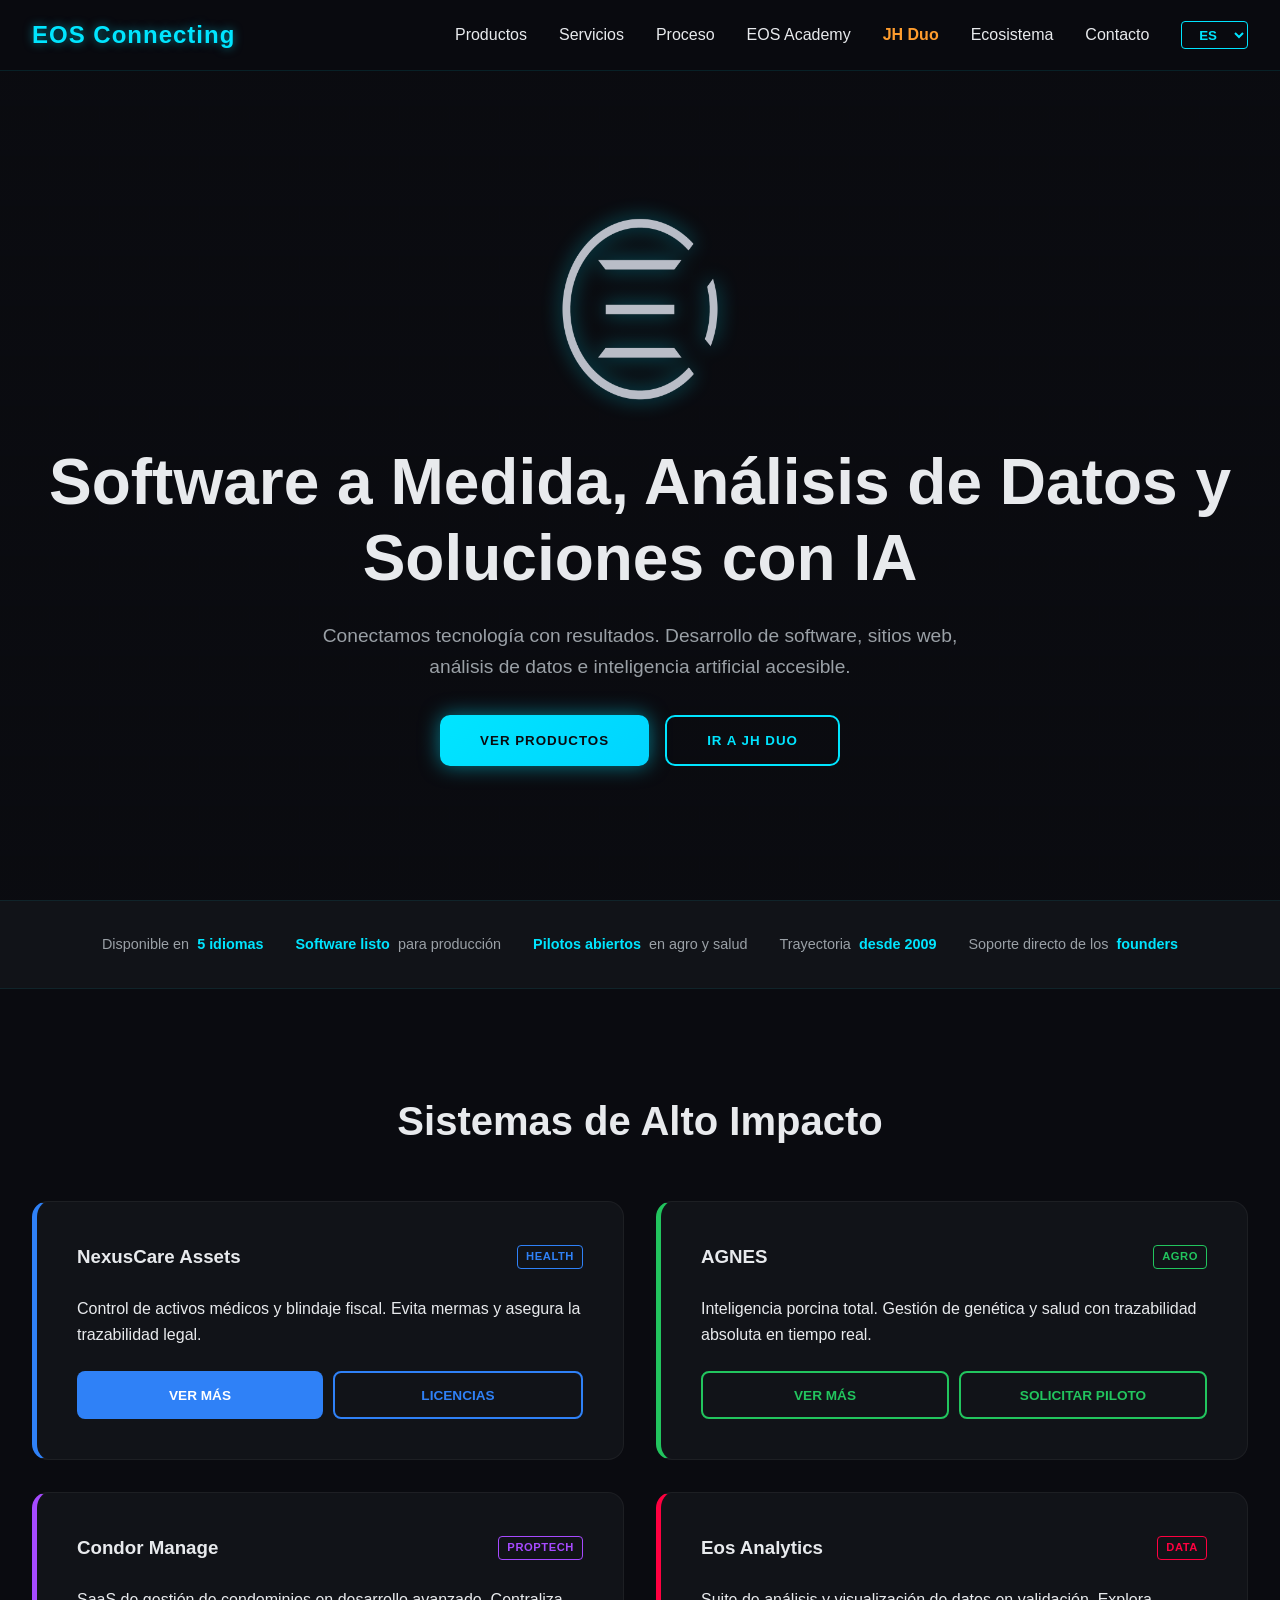
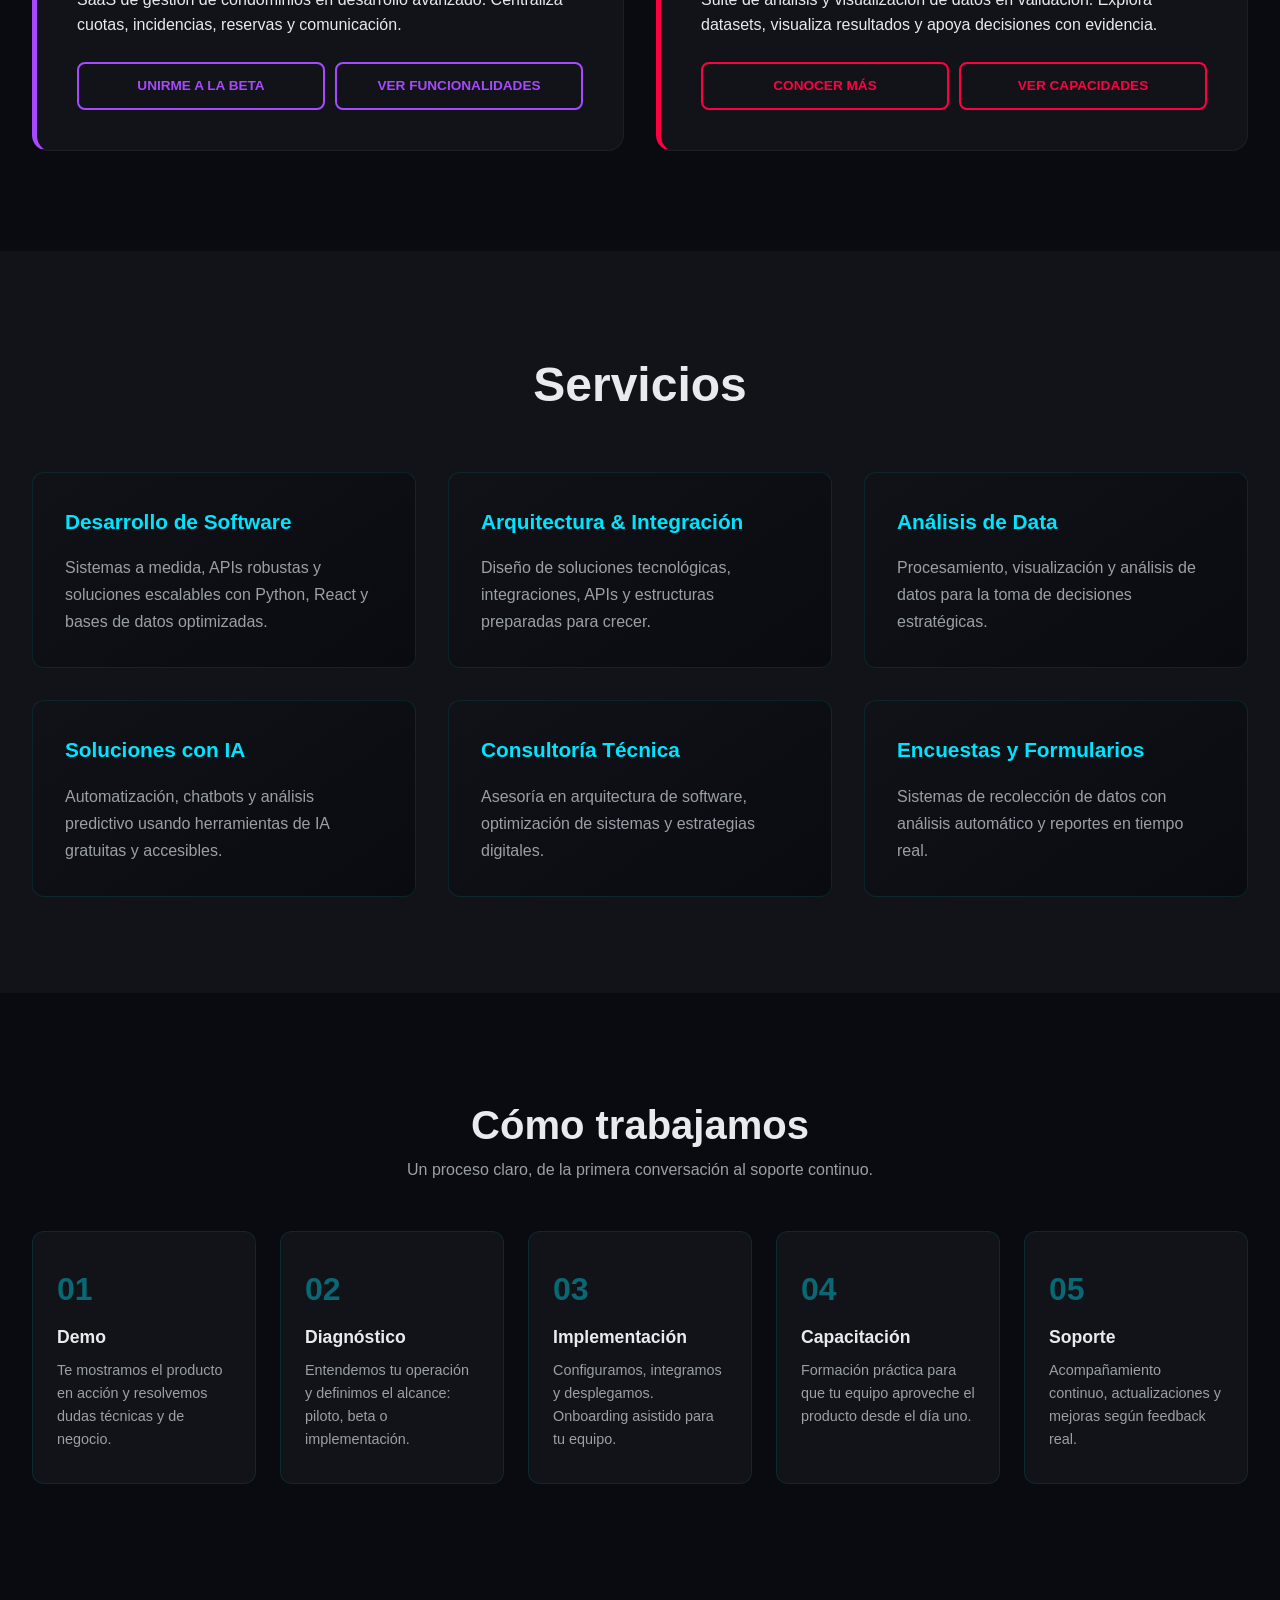
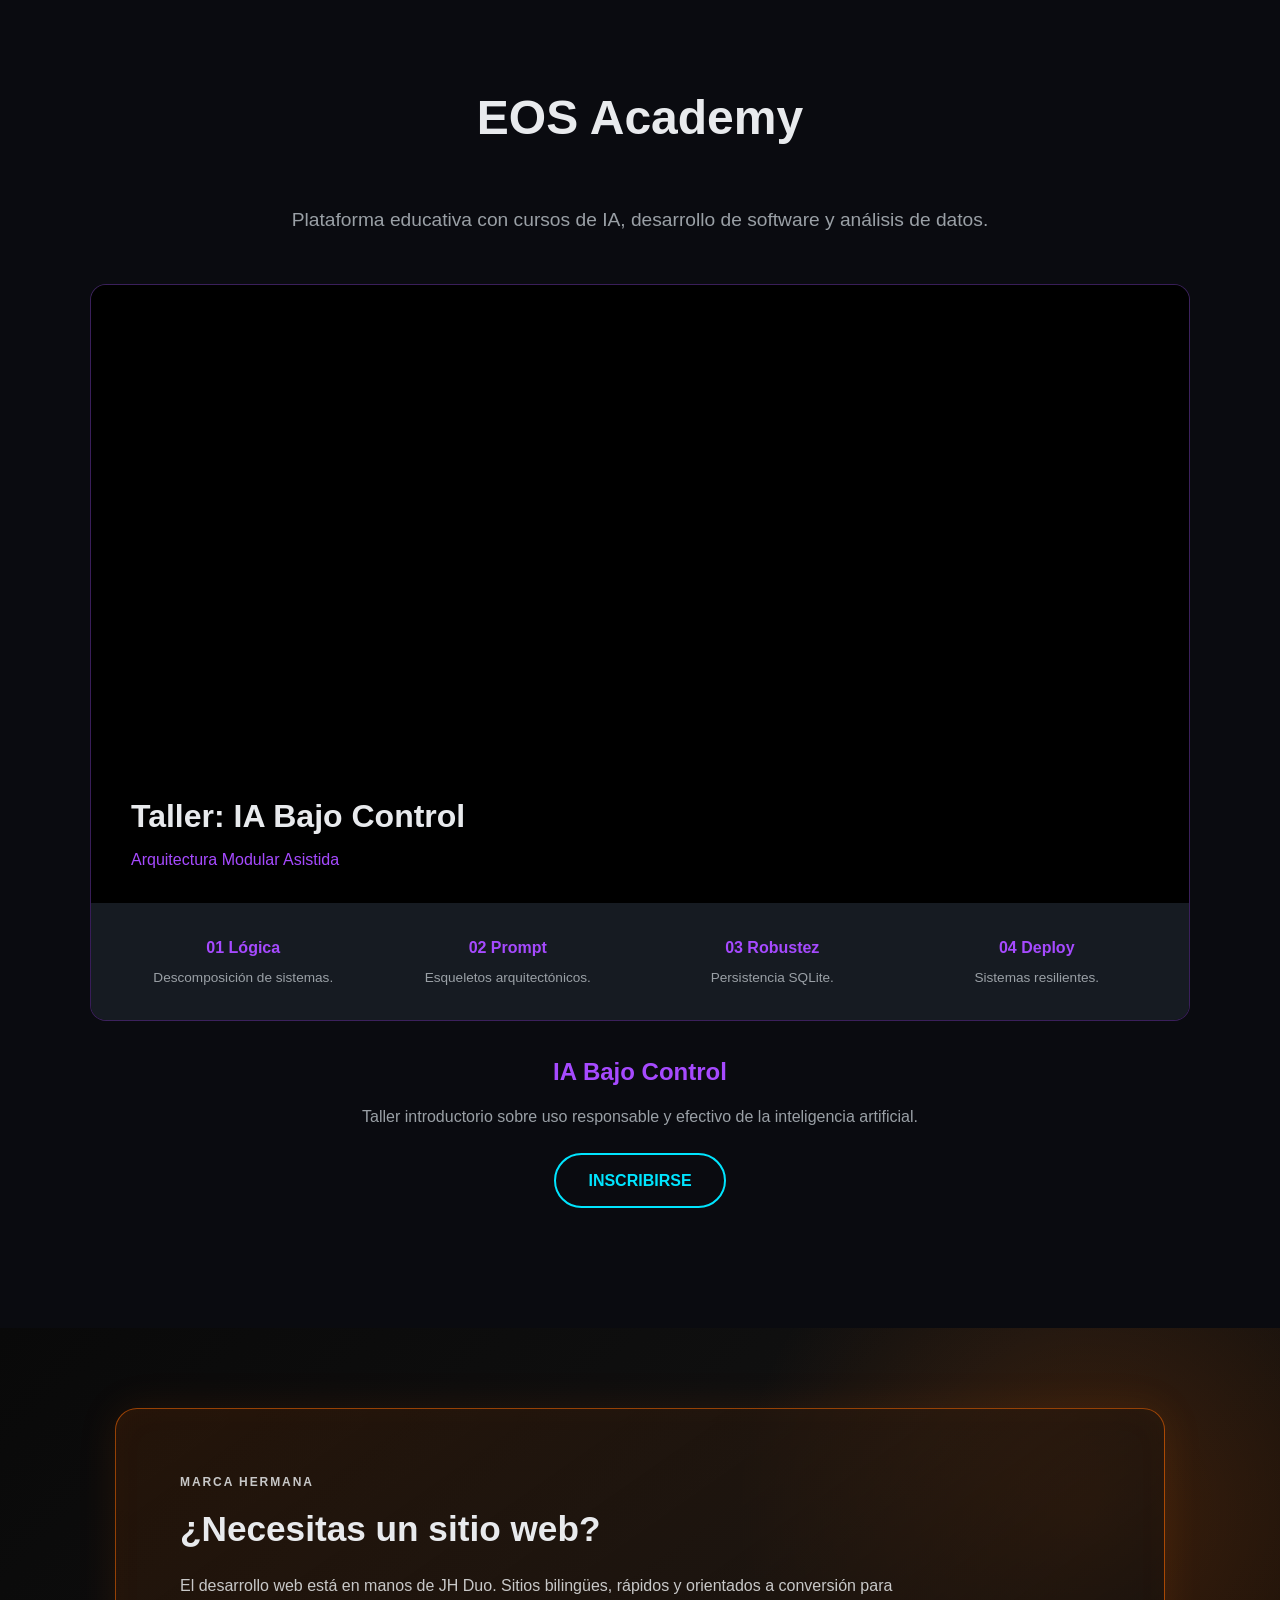
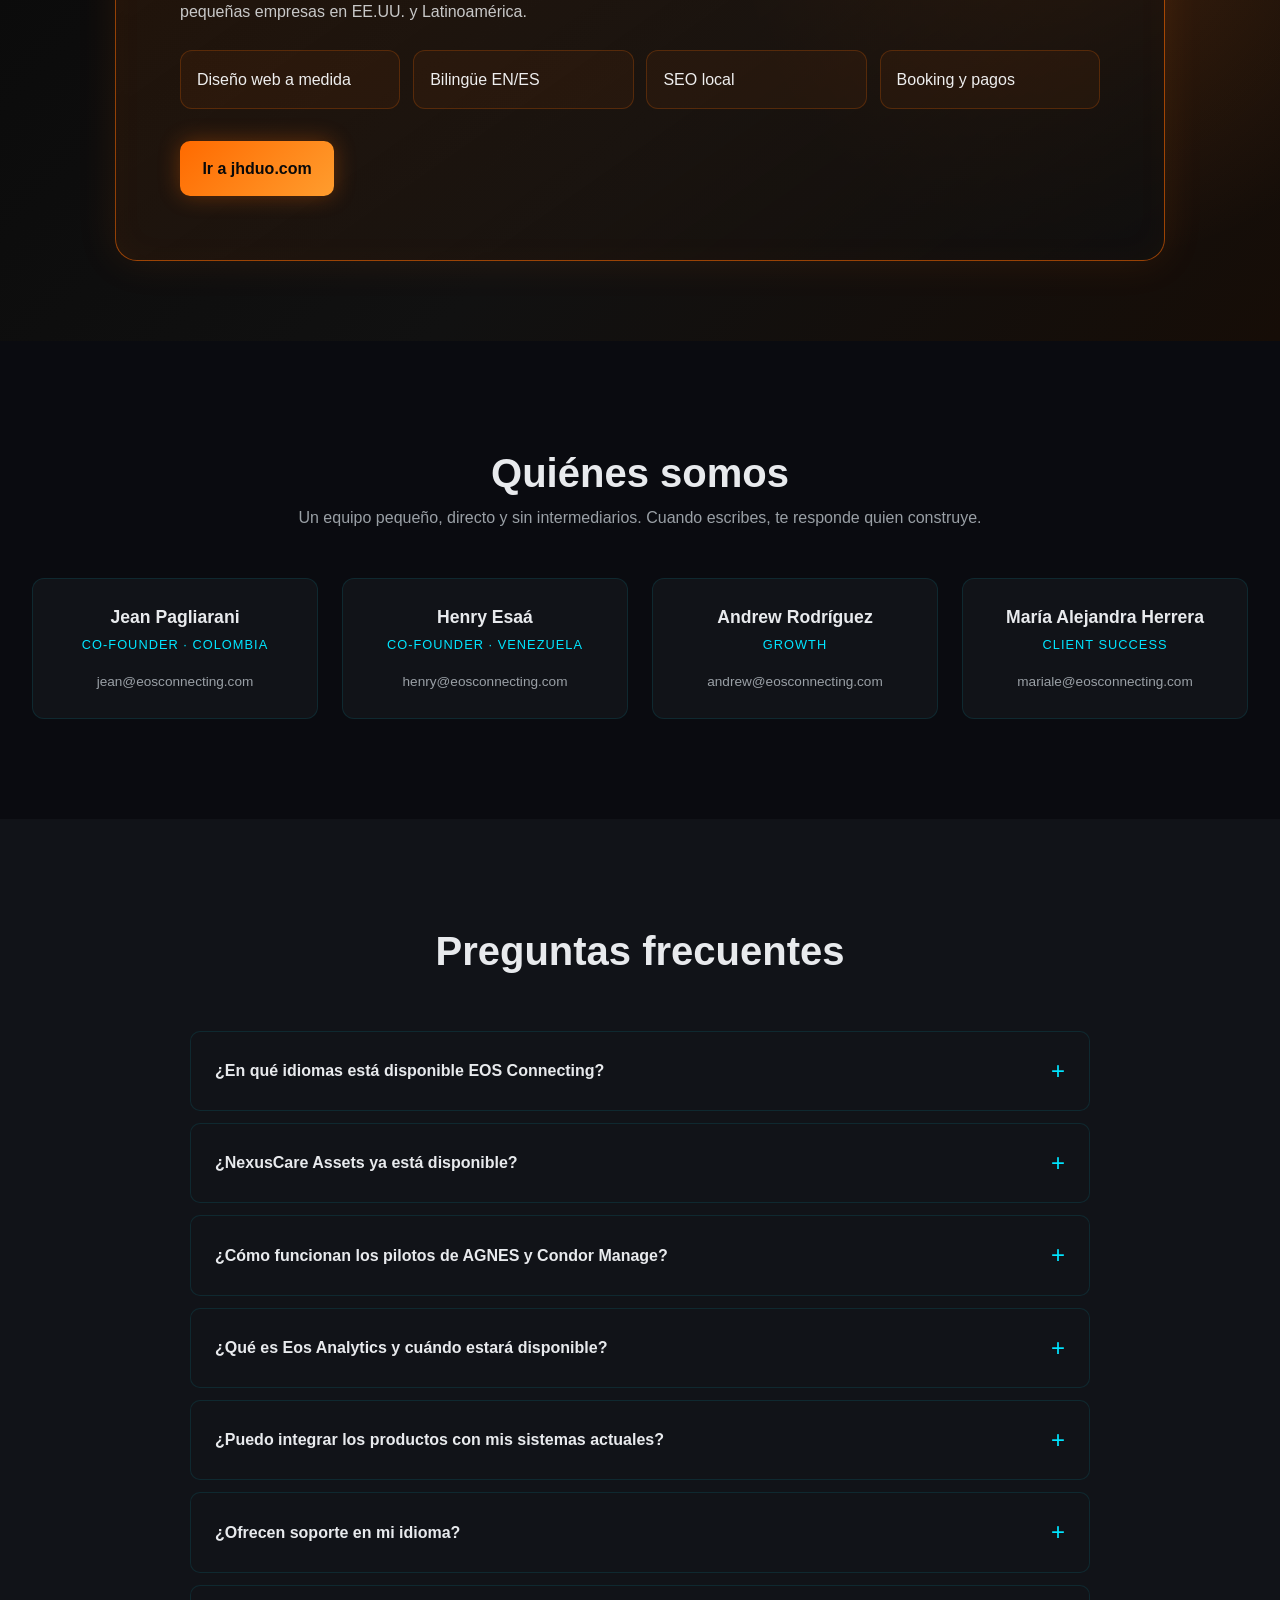
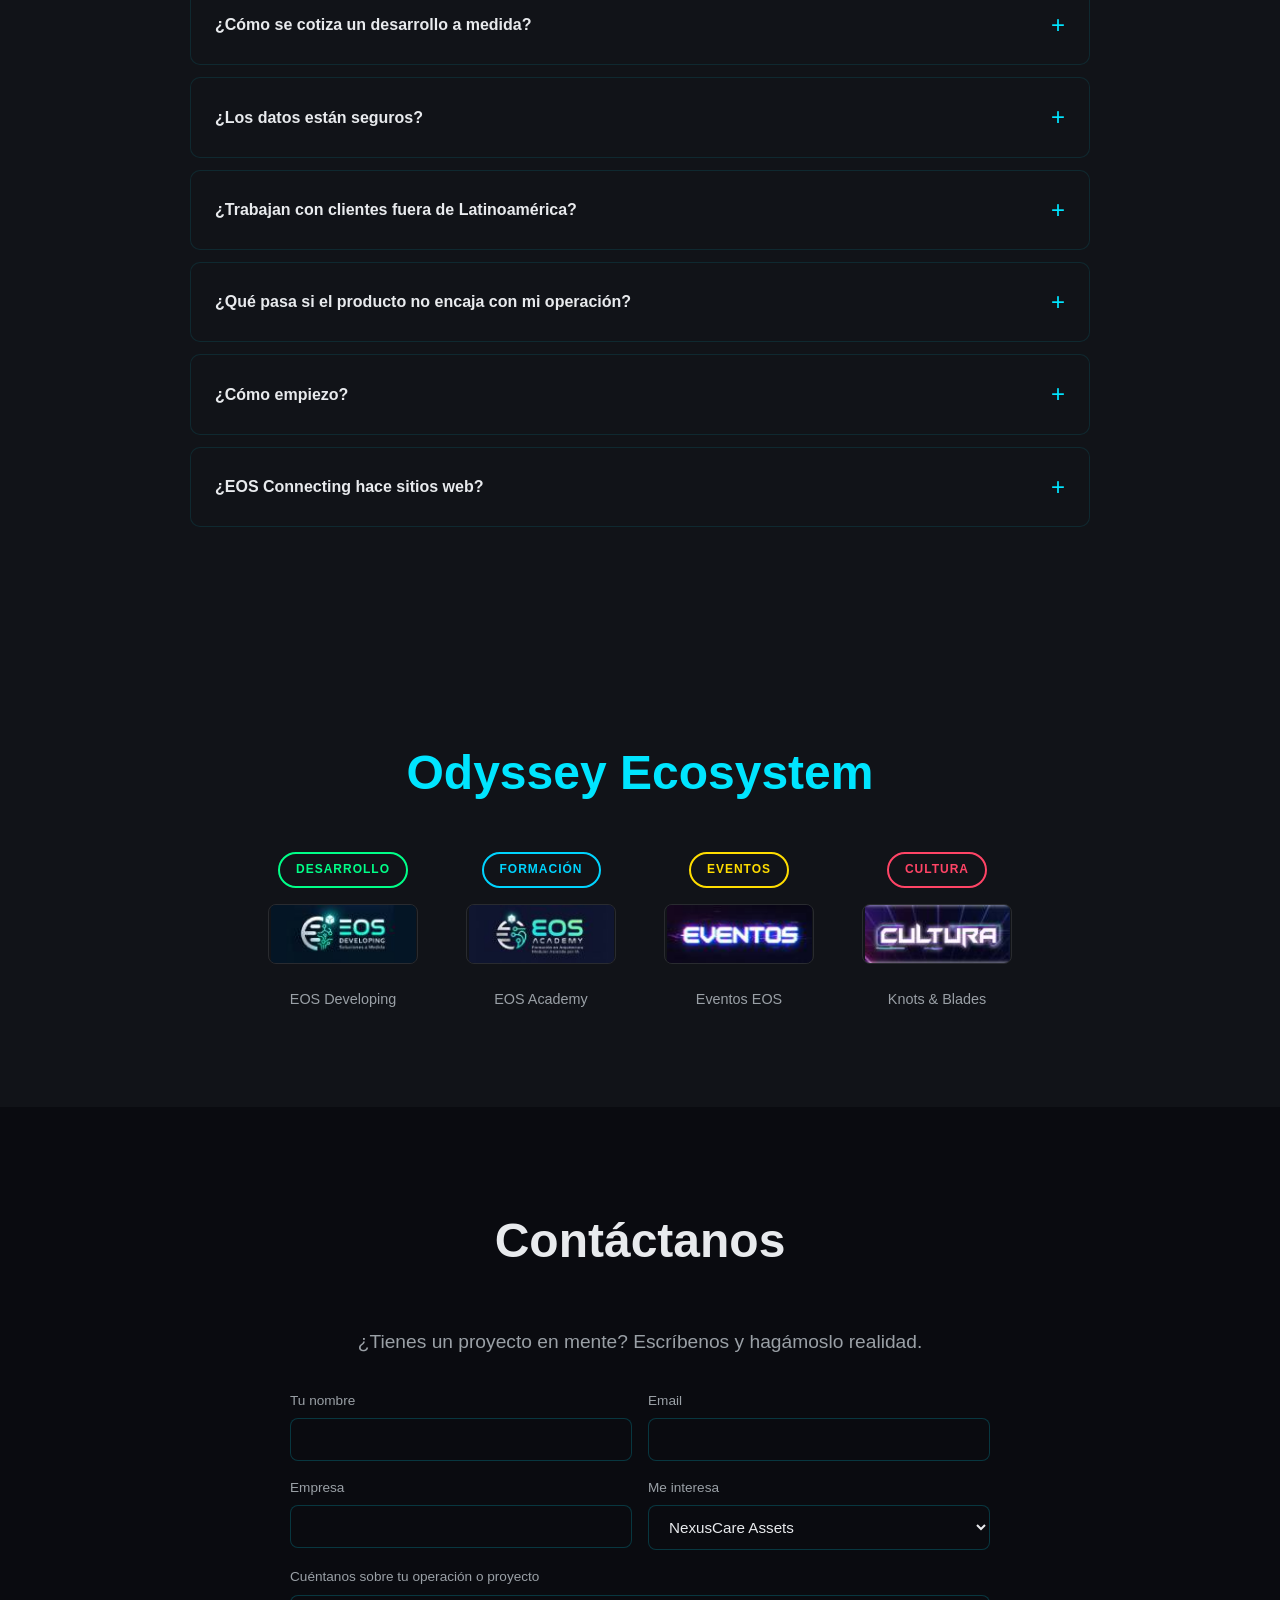
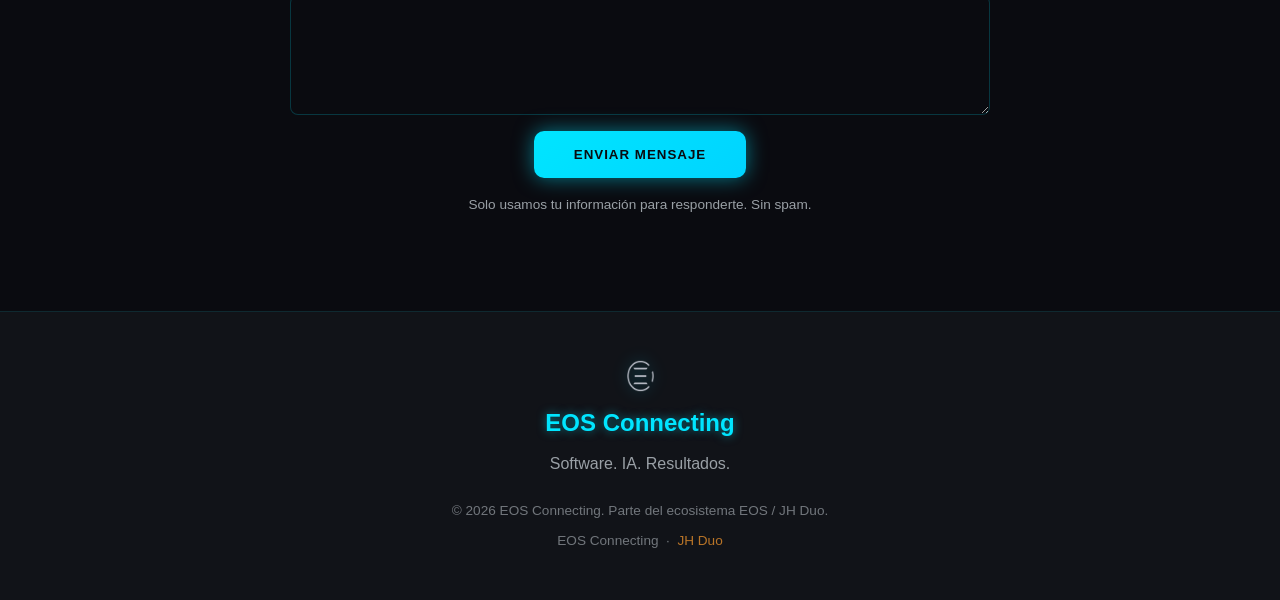
==== index.html @ eadf5cee "Unifica animacion del hero logo en una sola" ====
<!DOCTYPE html>
<html lang="es">
<head>
  <meta charset="UTF-8">
  <meta name="viewport" content="width=device-width, initial-scale=1.0, viewport-fit=cover">

  <title>EOS Connecting | Software, SaaS, IA & Data</title>
  <meta name="description" content="Productos SaaS y software a medida para operaciones reales. NexusCare Assets, AGNES, Condor Manage y Eos Analytics. Disponible en 5 idiomas.">
  <meta name="author" content="EOS Connecting">
  <meta name="theme-color" content="#0a0b10">
  <meta name="color-scheme" content="dark">

  <link rel="canonical" href="https://eosconnecting.com/">

  <link rel="alternate" hreflang="es" href="https://eosconnecting.com/">
  <link rel="alternate" hreflang="en" href="https://eosconnecting.com/?lang=en">
  <link rel="alternate" hreflang="de" href="https://eosconnecting.com/?lang=de">
  <link rel="alternate" hreflang="pt" href="https://eosconnecting.com/?lang=pt">
  <link rel="alternate" hreflang="it" href="https://eosconnecting.com/?lang=it">
  <link rel="alternate" hreflang="x-default" href="https://eosconnecting.com/">

  <meta property="og:type" content="website">
  <meta property="og:site_name" content="EOS Connecting">
  <meta property="og:title" content="EOS Connecting | Software, SaaS, IA & Data">
  <meta property="og:description" content="Productos SaaS y software a medida para operaciones reales. NexusCare Assets, AGNES, Condor Manage y Eos Analytics.">
  <meta property="og:url" content="https://eosconnecting.com/">
  <meta property="og:image" content="https://eosconnecting.com/assets/images/Logo-eos-connecting-sf.png">
  <meta property="og:locale" content="es_ES">
  <meta property="og:locale:alternate" content="en_US">
  <meta property="og:locale:alternate" content="de_DE">
  <meta property="og:locale:alternate" content="pt_PT">
  <meta property="og:locale:alternate" content="it_IT">

  <meta name="twitter:card" content="summary_large_image">
  <meta name="twitter:title" content="EOS Connecting | Software, SaaS, IA & Data">
  <meta name="twitter:description" content="Productos SaaS y software a medida para operaciones reales.">
  <meta name="twitter:image" content="https://eosconnecting.com/assets/images/Logo-eos-connecting-sf.png">

  <link rel="icon" type="image/png" sizes="32x32" href="/favicon-32x32.png">
  <link rel="icon" type="image/png" sizes="16x16" href="/favicon-16x16.png">
  <link rel="shortcut icon" href="/favicon.ico">
  <link rel="apple-touch-icon" sizes="180x180" href="/apple-touch-icon.png">
  <link rel="manifest" href="/site.webmanifest">

  <link rel="stylesheet" href="/css/main.css">

  <script src="/js/main.js" defer></script>
  <script src="/js/languages.js" defer></script>
  <script src="/js/eos-extras.js" defer></script>

  <script type="application/ld+json">
  {
    "@context": "https://schema.org",
    "@graph": [
      {
        "@type": "Organization",
        "@id": "https://eosconnecting.com/#org",
        "name": "EOS Connecting",
        "url": "https://eosconnecting.com/",
        "logo": "https://eosconnecting.com/assets/images/Logo-eos-connecting-sf.png",
        "email": "contacto@eosconnecting.com",
        "slogan": "Software. IA. Resultados.",
        "description": "Productos SaaS y software a medida para operaciones reales.",
        "founder": [
          { "@type": "Person", "name": "Jean Pagliarani", "jobTitle": "Co-founder" },
          { "@type": "Person", "name": "Henry Esaá", "jobTitle": "Co-founder" }
        ],
        "employee": [
          { "@type": "Person", "name": "Andrew Rodríguez", "jobTitle": "Growth" },
          { "@type": "Person", "name": "María Alejandra Herrera", "jobTitle": "Client Success" }
        ],
        "knowsLanguage": ["es", "en", "de", "pt", "it"]
      },
      {
        "@type": "WebSite",
        "@id": "https://eosconnecting.com/#site",
        "url": "https://eosconnecting.com/",
        "name": "EOS Connecting",
        "inLanguage": ["es", "en", "de", "pt", "it"],
        "publisher": { "@id": "https://eosconnecting.com/#org" }
      },
      {
        "@type": "ItemList",
        "name": "Productos EOS Connecting",
        "itemListElement": [
          { "@type": "SoftwareApplication", "name": "NexusCare Assets", "applicationCategory": "BusinessApplication", "operatingSystem": "Windows", "description": "Control de activos médicos y blindaje fiscal.", "url": "https://eosconnecting.com/pages/nexuscare.html" },
          { "@type": "SoftwareApplication", "name": "AGNES", "applicationCategory": "BusinessApplication", "description": "Gestión porcina: genética, sanidad y trazabilidad.", "url": "https://eosconnecting.com/pages/agnes.html" },
          { "@type": "SoftwareApplication", "name": "Condor Manage", "applicationCategory": "BusinessApplication", "description": "SaaS de gestión de condominios.", "url": "https://eosconnecting.com/pages/condor-manage.html" },
          { "@type": "SoftwareApplication", "name": "Eos Analytics", "applicationCategory": "BusinessApplication", "description": "Suite de análisis y visualización de datos.", "url": "https://eosconnecting.com/pages/eos-analytics.html" }
        ]
      }
    ]
  }
  </script>
</head>

<body>
  <!-- Navbar -->
  <nav class="navbar">
    <div class="container nav-content">
      <a href="/" class="logo-nav">EOS Connecting</a>
      <ul class="nav-links" id="navLinks">
        <li><a href="#products" class="nav-link" data-i18n="nav.products">Productos</a></li>
        <li><a href="#services" class="nav-link" data-i18n="nav.services">Servicios</a></li>
        <li><a href="#process" class="nav-link" data-i18n="nav.process">Proceso</a></li>
        <li><a href="#academy" class="nav-link" data-i18n="nav.academy">EOS Academy</a></li>
        <li><a href="#jhduo" class="nav-link nav-link--jhduo" data-i18n="nav.jhduo">JH Duo</a></li>
        <li><a href="#ecosystem" class="nav-link" data-i18n="nav.ecosystem">Ecosistema</a></li>
        <li><a href="#contact" class="nav-link" data-i18n="nav.contact">Contacto</a></li>
        <li>
          <select class="lang-select" id="langSelect">
            <option value="es">ES</option>
            <option value="en">EN</option>
            <option value="de">DE</option>
            <option value="pt">PT</option>
            <option value="it">IT</option>
          </select>
        </li>
      </ul>
      <div class="hamburger" id="hamburger">
        <span></span>
        <span></span>
        <span></span>
      </div>
    </div>
  </nav>

  <!-- Hero -->
  <section class="hero" id="home">
    <div class="container">
      <div class="hero-logo-container">
        <img src="/assets/images/Logo-eos-connecting-sf.png" alt="EOS Connecting Logo" class="hero-logo">
      </div>
      <h1 data-i18n="hero.title">
        Software que resuelve.<br>
        <span class="cyan-text">SaaS que escala.</span>
      </h1>
      <p class="hero-subtitle" data-i18n="hero.subtitle">
        Productos SaaS y software a medida para operaciones reales. NexusCare Assets, AGNES, Condor Manage y Eos Analytics. Disponible en 5 idiomas.
      </p>
      <div class="hero-cta-wrapper">
        <button class="cta-button" onclick="location.href='#products'" data-i18n="hero.cta.products">Ver productos</button>
        <button class="cta-button cta-button--outline" onclick="location.href='#jhduo'" data-i18n="hero.cta.jhduo">Ir a JH Duo</button>
      </div>
    </div>
  </section>

  <!-- Trust strip -->
  <section class="trust-strip">
    <div class="container">
      <ul>
        <li data-i18n="trust.languages">Disponible en <strong>5 idiomas</strong></li>
        <li data-i18n="trust.production"><strong>Software listo</strong> para producción</li>
        <li data-i18n="trust.pilots"><strong>Pilotos abiertos</strong> en agro y salud</li>
        <li data-i18n="trust.experience">Trayectoria <strong>desde 2009</strong></li>
        <li data-i18n="trust.founders">Soporte directo de los <strong>founders</strong></li>
      </ul>
    </div>
  </section>

  <!-- Products -->
  <section id="products" class="section-padding">
    <div class="container">
      <h2 style="text-align: center; font-size: 2.5rem;" data-i18n="products.title">Sistemas de Alto Impacto</h2>

      <div class="grid-auto">

        <!-- NexusCare (disponible) -->
        <div class="card nexus-card">
          <div style="display:flex; justify-content:space-between; align-items:center; margin-bottom:1.5rem;">
            <h3><a href="/pages/nexuscare.html" style="color:inherit; text-decoration:none;" data-i18n="products.nexus.title">NexusCare Assets</a></h3>
            <span class="product-badge" style="color:var(--nexus-blue); border-color:var(--nexus-blue);" data-i18n="products.nexus.badge">HEALTH</span>
          </div>
          <p data-i18n="products.nexus.desc">Control de activos médicos y blindaje fiscal. Evita mermas y asegura la trazabilidad legal.</p>
          <div style="display:flex; gap:10px; margin-top:1.5rem;">
            <button class="btn btn-cyan" style="flex:1;" onclick="window.location.href='/pages/nexuscare.html';" data-i18n="products.nexus.cta.main">Ver más</button>
            <button class="btn btn-outline" style="flex:1;" onclick="window.location.href='/pages/nexuscare.html#licencias';" data-i18n="products.nexus.cta.secondary">Licencias</button>
          </div>
        </div>

        <!-- AGNES (piloto) -->
        <div class="card agnes-card">
          <div style="display:flex; justify-content:space-between; align-items:center; margin-bottom:1.5rem;">
            <h3><a href="/pages/agnes.html" style="color:inherit; text-decoration:none;" data-i18n="products.agnes.title">AGNES</a></h3>
            <span class="product-badge" style="color:var(--agnes-green); border-color:var(--agnes-green);" data-i18n="products.agnes.badge">AGRO</span>
          </div>
          <p data-i18n="products.agnes.desc">Inteligencia porcina total. Gestión de genética y salud con trazabilidad absoluta en tiempo real.</p>
          <div style="display:flex; gap:10px; margin-top:1.5rem;">
            <button class="btn btn-outline" style="flex:1;" onclick="window.location.href='/pages/agnes.html';" data-i18n="products.agnes.cta.main">Ver más</button>
            <button class="btn btn-outline" style="flex:1;" onclick="window.location.href='/pages/agnes.html#piloto';" data-i18n="products.agnes.cta.secondary">Solicitar piloto</button>
          </div>
        </div>

        <!-- Condor Manage (beta) -->
        <div class="card condor-card">
          <div style="display:flex; justify-content:space-between; align-items:center; margin-bottom:1.5rem;">
            <h3><a href="/pages/condor-manage.html" style="color:inherit; text-decoration:none;" data-i18n="products.condor.title">Condor Manage</a></h3>
            <span class="product-badge condor-badge" data-i18n="products.condor.badge">PROPTECH</span>
          </div>
          <p data-i18n="products.condor.desc">SaaS de gestión de condominios en desarrollo avanzado. Centraliza cuotas, incidencias, reservas y comunicación.</p>
          <div style="display:flex; gap:10px; margin-top:1.5rem;">
            <button class="btn btn-outline" style="flex:1;" onclick="window.location.href='/pages/condor-manage.html';" data-i18n="products.condor.cta.main">Unirme a la beta</button>
            <button class="btn btn-outline" style="flex:1;" onclick="window.location.href='/pages/condor-manage.html#features';" data-i18n="products.condor.cta.secondary">Ver funcionalidades</button>
          </div>
        </div>

        <!-- Eos Analytics (próximamente) -->
        <div class="card analytics-card">
          <div style="display:flex; justify-content:space-between; align-items:center; margin-bottom:1.5rem;">
            <h3><a href="/pages/eos-analytics.html" style="color:inherit; text-decoration:none;" data-i18n="products.analytics.title">Eos Analytics</a></h3>
            <span class="product-badge analytics-badge" data-i18n="products.analytics.badge">DATA</span>
          </div>
          <p data-i18n="products.analytics.desc">Suite de análisis y visualización de datos en validación. Explora datasets, visualiza resultados y apoya decisiones con evidencia.</p>
          <div style="display:flex; gap:10px; margin-top:1.5rem;">
            <button class="btn btn-outline" style="flex:1;" onclick="window.location.href='/pages/eos-analytics.html';" data-i18n="products.analytics.cta.main">Conocer más</button>
            <button class="btn btn-outline" style="flex:1;" onclick="window.location.href='/pages/eos-analytics.html#capabilities';" data-i18n="products.analytics.cta.secondary">Ver capacidades</button>
          </div>
        </div>

      </div>
    </div>
  </section>

  <!-- Services -->
  <section id="services" class="services">
    <div class="container">
      <h2 data-i18n="services.title">Servicios</h2>
      <div class="services-grid">
        <div class="service-card">
          <h3 data-i18n="services.dev">Desarrollo de Software</h3>
          <p data-i18n="services.dev.desc">Sistemas a medida, APIs robustas y soluciones escalables con Python, React y bases de datos optimizadas.</p>
        </div>
        <div class="service-card">
          <h3 data-i18n="services.arch">Arquitectura & Integración</h3>
          <p data-i18n="services.arch.desc">Diseño de soluciones tecnológicas, integraciones, APIs y estructuras preparadas para crecer.</p>
        </div>
        <div class="service-card">
          <h3 data-i18n="services.data">Análisis de Data</h3>
          <p data-i18n="services.data.desc">Procesamiento, visualización y análisis de datos para la toma de decisiones estratégicas.</p>
        </div>
        <div class="service-card">
          <h3 data-i18n="services.ia">Soluciones con IA</h3>
          <p data-i18n="services.ia.desc">Automatización, chatbots y análisis predictivo usando herramientas de IA accesibles.</p>
        </div>
        <div class="service-card">
          <h3 data-i18n="services.consulting">Consultoría Técnica</h3>
          <p data-i18n="services.consulting.desc">Asesoría en arquitectura de software, optimización de sistemas y estrategias digitales.</p>
        </div>
        <div class="service-card">
          <h3 data-i18n="services.survey">Encuestas y Formularios</h3>
          <p data-i18n="services.survey.desc">Sistemas de recolección de datos con análisis automático y reportes en tiempo real.</p>
        </div>
      </div>
    </div>
  </section>

  <!-- Process -->
  <section id="process" class="section-padding" style="background: var(--dark-bg);">
    <div class="container">
      <h2 style="text-align: center; font-size: 2.5rem;" data-i18n="process.title">Cómo trabajamos</h2>
      <p style="text-align: center; color: var(--text-muted); max-width: 700px; margin: 0 auto 1rem;" data-i18n="process.lead">Un proceso claro, de la primera conversación al soporte continuo.</p>

      <div class="process-grid">
        <div class="process-step">
          <span class="num">01</span>
          <h3 data-i18n="process.step1.title">Demo</h3>
          <p data-i18n="process.step1.desc">Te mostramos el producto en acción y resolvemos dudas técnicas y de negocio.</p>
        </div>
        <div class="process-step">
          <span class="num">02</span>
          <h3 data-i18n="process.step2.title">Diagnóstico</h3>
          <p data-i18n="process.step2.desc">Entendemos tu operación y definimos el alcance: piloto, beta o implementación.</p>
        </div>
        <div class="process-step">
          <span class="num">03</span>
          <h3 data-i18n="process.step3.title">Implementación</h3>
          <p data-i18n="process.step3.desc">Configuramos, integramos y desplegamos. Onboarding asistido para tu equipo.</p>
        </div>
        <div class="process-step">
          <span class="num">04</span>
          <h3 data-i18n="process.step4.title">Capacitación</h3>
          <p data-i18n="process.step4.desc">Formación práctica para que tu equipo aproveche el producto desde el día uno.</p>
        </div>
        <div class="process-step">
          <span class="num">05</span>
          <h3 data-i18n="process.step5.title">Soporte</h3>
          <p data-i18n="process.step5.desc">Acompañamiento continuo, actualizaciones y mejoras según feedback real.</p>
        </div>
      </div>
    </div>
  </section>

  <!-- EOS Academy -->
  <section id="academy" class="academy">
    <div class="container">
      <h2 data-i18n="academy.title">EOS Academy</h2>
      <p class="academy-desc" data-i18n="academy.desc">Plataforma educativa con cursos de IA, desarrollo de software y análisis de datos.</p>

      <div class="course-card">
        <div class="course-video">
          <iframe
            src="https://www.youtube.com/embed/VIDEO_ID_PLACEHOLDER"
            title="Taller IA Bajo Control"
            allow="accelerometer; autoplay; clipboard-write; encrypted-media; gyroscope; picture-in-picture"
            allowfullscreen>
          </iframe>
          <div class="video-overlay">
            <h3 style="font-size:clamp(1rem, 5vw, 2rem); margin-bottom:0.3rem;" data-i18n="academy.course.overlayTitle">Taller: IA Bajo Control</h3>
            <p style="color:var(--purple); font-size:clamp(0.7rem, 4vw, 1rem);" data-i18n="academy.course.overlaySubtitle">Arquitectura Modular Asistida</p>
          </div>
        </div>

        <div style="padding:2rem; display:grid; grid-template-columns:repeat(auto-fit, minmax(150px, 1fr)); gap:1.5rem; background:#161b22;">
          <div>
            <h4 style="color:var(--purple); margin-bottom:0.4rem;" data-i18n="academy.course.point1.title">01 Lógica</h4>
            <p style="font-size:0.85rem; color:var(--text-muted);" data-i18n="academy.course.point1.desc">Descomposición de sistemas.</p>
          </div>
          <div>
            <h4 style="color:var(--purple); margin-bottom:0.4rem;" data-i18n="academy.course.point2.title">02 Prompt</h4>
            <p style="font-size:0.85rem; color:var(--text-muted);" data-i18n="academy.course.point2.desc">Esqueletos arquitectónicos.</p>
          </div>
          <div>
            <h4 style="color:var(--purple); margin-bottom:0.4rem;" data-i18n="academy.course.point3.title">03 Robustez</h4>
            <p style="font-size:0.85rem; color:var(--text-muted);" data-i18n="academy.course.point3.desc">Persistencia SQLite.</p>
          </div>
          <div>
            <h4 style="color:var(--purple); margin-bottom:0.4rem;" data-i18n="academy.course.point4.title">04 Deploy</h4>
            <p style="font-size:0.85rem; color:var(--text-muted);" data-i18n="academy.course.point4.desc">Sistemas resilientes.</p>
          </div>
        </div>
      </div>

      <div style="text-align:center; margin-top:2rem;">
        <h3 data-i18n="academy.course.title" style="color:var(--purple); font-size:1.5rem; margin-bottom:0.75rem;">IA Bajo Control</h3>
        <p data-i18n="academy.course.desc" style="color:var(--text-muted); max-width:780px; margin:0 auto 1.5rem;">Taller introductorio sobre uso responsable y efectivo de la inteligencia artificial.</p>
        <a href="https://docs.google.com/forms/d/e/1FAIpQLSdQnC0hpRLhFSZ6emRZS_tcy0cYg1B5hgYDEaRd0wEigepOcw/viewform?usp=dialog" class="course-cta" data-i18n="academy.course.cta" target="_blank" rel="noopener noreferrer">INSCRIBIRSE</a>
      </div>
    </div>
  </section>

  <!-- JH Duo -->
  <section id="jhduo" class="jhduo-section">
    <div class="container">
      <div class="jhduo-card">
        <p class="jhduo-kicker" data-i18n="jhduo.kicker">Marca hermana</p>
        <h2 data-i18n="jhduo.title">¿Necesitas un sitio web?</h2>
        <p data-i18n="jhduo.desc">El desarrollo web está en manos de JH Duo. Sitios bilingües, rápidos y orientados a conversión para pequeñas empresas en EE.UU. y Latinoamérica.</p>
        <div class="jhduo-services">
          <div class="jhduo-service" data-i18n="jhduo.service1">Diseño web a medida</div>
          <div class="jhduo-service" data-i18n="jhduo.service2">Bilingüe EN/ES</div>
          <div class="jhduo-service" data-i18n="jhduo.service3">SEO local</div>
          <div class="jhduo-service" data-i18n="jhduo.service4">Booking y pagos</div>
        </div>
        <a href="https://www.jhduo.com" class="jhduo-button" target="_blank" rel="noopener noreferrer" data-i18n="jhduo.cta">Ir a jhduo.com</a>
      </div>
    </div>
  </section>

  <!-- Team -->
  <section id="team" class="section-padding" style="background: var(--dark-bg);">
    <div class="container">
      <h2 style="text-align: center; font-size: 2.5rem;" data-i18n="team.title">Quiénes somos</h2>
      <p style="text-align: center; color: var(--text-muted); max-width: 700px; margin: 0 auto 1rem;" data-i18n="team.lead">Un equipo pequeño, directo y sin intermediarios. Cuando escribes, te responde quien construye.</p>

      <div class="team-grid">
        <div class="team-card">
          <h3>Jean Pagliarani</h3>
          <p class="role" data-i18n="team.jean.role">Co-founder · Colombia</p>
          <a href="mailto:jean@eosconnecting.com">jean@eosconnecting.com</a>
        </div>
        <div class="team-card">
          <h3>Henry Esaá</h3>
          <p class="role" data-i18n="team.henry.role">Co-founder · Venezuela</p>
          <a href="mailto:henry@eosconnecting.com">henry@eosconnecting.com</a>
        </div>
        <div class="team-card">
          <h3>Andrew Rodríguez</h3>
          <p class="role" data-i18n="team.andrew.role">Growth</p>
          <a href="mailto:andrew@eosconnecting.com">andrew@eosconnecting.com</a>
        </div>
        <div class="team-card">
          <h3>María Alejandra Herrera</h3>
          <p class="role" data-i18n="team.mariale.role">Client Success</p>
          <a href="mailto:mariale@eosconnecting.com">mariale@eosconnecting.com</a>
        </div>
      </div>
    </div>
  </section>

  <!-- FAQ -->
  <section id="faq" class="section-padding" style="background: var(--dark-card);">
    <div class="container">
      <h2 style="text-align: center; font-size: 2.5rem;" data-i18n="faq.title">Preguntas frecuentes</h2>

      <div class="faq-list">
        <details class="faq-item">
          <summary data-i18n="faq.q1">¿En qué idiomas está disponible EOS Connecting?</summary>
          <div class="answer" data-i18n="faq.a1">El sitio y los productos están disponibles en español, inglés, alemán, portugués e italiano.</div>
        </details>
        <details class="faq-item">
          <summary data-i18n="faq.q2">¿NexusCare Assets ya está disponible?</summary>
          <div class="answer" data-i18n="faq.a2">Sí. NexusCare Assets está listo para producción. Puedes descargar una prueba gratuita de 15 días para Windows.</div>
        </details>
        <details class="faq-item">
          <summary data-i18n="faq.q3">¿Cómo funcionan los pilotos de AGNES y Condor Manage?</summary>
          <div class="answer" data-i18n="faq.a3">Ambos están en etapa de validación. Durante el piloto el acceso es gratuito a cambio de feedback estructurado.</div>
        </details>
        <details class="faq-item">
          <summary data-i18n="faq.q4">¿Qué es Eos Analytics y cuándo estará disponible?</summary>
          <div class="answer" data-i18n="faq.a4">Eos Analytics es nuestra suite de análisis y visualización de datos. Actualmente está en validación con especialistas.</div>
        </details>
        <details class="faq-item">
          <summary data-i18n="faq.q5">¿Puedo integrar los productos con mis sistemas actuales?</summary>
          <div class="answer" data-i18n="faq.a5">Sí. Los productos están diseñados con APIs y arquitectura modular. Las integraciones se evalúan caso por caso.</div>
        </details>
        <details class="faq-item">
          <summary data-i18n="faq.q6">¿Ofrecen soporte en mi idioma?</summary>
          <div class="answer" data-i18n="faq.a6">Sí. El equipo da soporte en español e inglés de forma directa. Para otros idiomas coordinamos según el caso.</div>
        </details>
        <details class="faq-item">
          <summary data-i18n="faq.q7">¿Cómo se cotiza un desarrollo a medida?</summary>
          <div class="answer" data-i18n="faq.a7">Cada proyecto se cotiza según alcance, complejidad e integraciones. Escríbenos con el contexto y te damos una propuesta clara.</div>
        </details>
        <details class="faq-item">
          <summary data-i18n="faq.q8">¿Los datos están seguros?</summary>
          <div class="answer" data-i18n="faq.a8">Sí. Usamos cifrado en tránsito, respaldos regulares y control de accesos.</div>
        </details>
        <details class="faq-item">
          <summary data-i18n="faq.q9">¿Trabajan con clientes fuera de Latinoamérica?</summary>
          <div class="answer" data-i18n="faq.a9">Sí. Trabajamos de forma remota con clientes en Latinoamérica, Estados Unidos y Europa.</div>
        </details>
        <details class="faq-item">
          <summary data-i18n="faq.q10">¿Qué pasa si el producto no encaja con mi operación?</summary>
          <div class="answer" data-i18n="faq.a10">Durante el piloto o la prueba, si el producto no encaja, no hay compromiso. Preferimos decirte que no a venderte algo que no te sirve.</div>
        </details>
        <details class="faq-item">
          <summary data-i18n="faq.q11">¿Cómo empiezo?</summary>
          <div class="answer" data-i18n="faq.a11">Escríbenos desde el formulario de contacto o directamente a contacto@eosconnecting.com.</div>
        </details>
        <details class="faq-item">
          <summary data-i18n="faq.q12">¿EOS Connecting hace sitios web?</summary>
          <div class="answer" data-i18n="faq.a12">No. El desarrollo web está en manos de JH Duo, nuestra marca hermana. Si necesitas una web, te derivamos directamente.</div>
        </details>
      </div>
    </div>
  </section>

  <!-- Ecosystem -->
  <section id="ecosystem" class="ecosystem ecosystem-full">
    <div class="container">
      <h2 style="text-align:center; margin-bottom:2.5rem;">
        <a href="/pages/odyssey.html" style="color:var(--cyan); text-decoration:none;" data-i18n="ecosystem.title">Odyssey Ecosystem</a>
      </h2>

      <div class="logos-grid">
        <div class="ecosystem-item">
          <span class="badge badge-agro" data-i18n="ecosystem.badge.dev">DESARROLLO</span>
          <a href="/pages/developing.html">
            <img src="/assets/images/developing.jpg" alt="EOS Developing" class="ecosystem-logo">
          </a>
          <p><a href="/pages/developing.html" style="color:inherit; text-decoration:none;">EOS Developing</a></p>
        </div>

        <div class="ecosystem-item">
          <span class="badge badge-health" data-i18n="ecosystem.badge.academy">FORMACIÓN</span>
          <a href="/pages/academy.html">
            <img src="/assets/images/academy.jpg" alt="EOS Academy" class="ecosystem-logo">
          </a>
          <p><a href="/pages/academy.html" style="color:inherit; text-decoration:none;">EOS Academy</a></p>
        </div>

        <div class="ecosystem-item">
          <span class="badge badge-events" data-i18n="ecosystem.badge.events">EVENTOS</span>
          <a href="/pages/odtrek.html">
            <img src="/assets/images/odtrek.jpg" alt="Eventos EOS" class="ecosystem-logo">
          </a>
          <p><a href="/pages/odtrek.html" style="color:inherit; text-decoration:none;">Eventos EOS</a></p>
        </div>

        <div class="ecosystem-item">
          <span class="badge badge-gaming" data-i18n="ecosystem.badge.culture">CULTURA</span>
          <a href="/pages/knots-and-blades.html">
            <img src="/assets/images/knb.jpg" alt="Knots & Blades" class="ecosystem-logo">
          </a>
          <p><a href="/pages/knots-and-blades.html" style="color:inherit; text-decoration:none;">Knots & Blades</a></p>
        </div>
      </div>
    </div>
  </section>

  <!-- Contact -->
  <section id="contact" class="contact">
    <div class="container">
      <h2 data-i18n="contact.title">Contáctanos</h2>
      <p class="contact-desc" data-i18n="contact.desc">Cuéntanos qué necesitas. Te respondemos directo.</p>

      <form class="contact-form" action="mailto:contacto@eosconnecting.com" method="post" enctype="text/plain">
        <div class="form-row">
          <div class="form-field">
            <label for="c-name" data-i18n="contact.form.name">Tu nombre</label>
            <input id="c-name" name="name" type="text" required>
          </div>
          <div class="form-field">
            <label for="c-email" data-i18n="contact.form.email">Email</label>
            <input id="c-email" name="email" type="email" required>
          </div>
        </div>
        <div class="form-row">
          <div class="form-field">
            <label for="c-company" data-i18n="contact.form.company">Empresa</label>
            <input id="c-company" name="company" type="text">
          </div>
          <div class="form-field">
            <label for="c-interest" data-i18n="contact.form.interest">Me interesa</label>
            <select id="c-interest" name="interest">
              <option value="nexus" data-i18n="contact.form.interest.nexus">NexusCare Assets</option>
              <option value="agnes" data-i18n="contact.form.interest.agnes">AGNES (piloto)</option>
              <option value="condor" data-i18n="contact.form.interest.condor">Condor Manage (beta)</option>
              <option value="analytics" data-i18n="contact.form.interest.analytics">Eos Analytics</option>
              <option value="academy" data-i18n="contact.form.interest.academy">EOS Academy</option>
              <option value="custom" data-i18n="contact.form.interest.custom">Desarrollo a medida</option>
              <option value="other" data-i18n="contact.form.interest.other">Otro</option>
            </select>
          </div>
        </div>
        <div class="form-field" style="margin-bottom:1rem;">
          <label for="c-message" data-i18n="contact.form.message">Cuéntanos sobre tu operación o proyecto</label>
          <textarea id="c-message" name="message" required></textarea>
        </div>
        <div style="text-align:center;">
          <button type="submit" class="cta-button" data-i18n="contact.form.send">Enviar mensaje</button>
          <p style="color:var(--text-muted); font-size:0.85rem; margin-top:1rem;" data-i18n="contact.form.privacy">Solo usamos tu información para responderte. Sin spam.</p>
        </div>
      </form>
    </div>
  </section>

  <!-- Footer -->
  <footer>
    <div class="container">
      <div class="footer-logo">
        <img src="/assets/images/Logo-eos-connecting-sf.png" alt="EOS Connecting Logo">
      </div>
      <h3 data-i18n="footer.title">EOS Connecting</h3>
      <p data-i18n="footer.tagline">Software. IA. Resultados.</p>
      <p class="copyright">
        © 2026 EOS Connecting. Parte del ecosistema EOS / JH Duo.
      </p>
      <p class="copyright" style="margin-top:0.5rem;">
        <a href="/" style="color:inherit;text-decoration:none;">EOS Connecting</a>
        &nbsp;·&nbsp;
        <a href="https://www.jhduo.com" target="_blank" rel="noopener noreferrer" style="color:var(--jh-orange-2);text-decoration:none;">JH Duo</a>
      </p>
    </div>
  </footer>
</body>
</html>
---- css/main.css ----
@import url("base.css");
@import url("layout.css");
@import url("navbar.css");
@import url("hero.css");
@import url("services.css");
@import url("cards.css");
@import url("academy.css");
@import url("ecosystem.css");
@import url("contact.css");
@import url("footer.css");
@import url("animations.css");
@import url("eos-extras.css");
@import url("responsive.css");
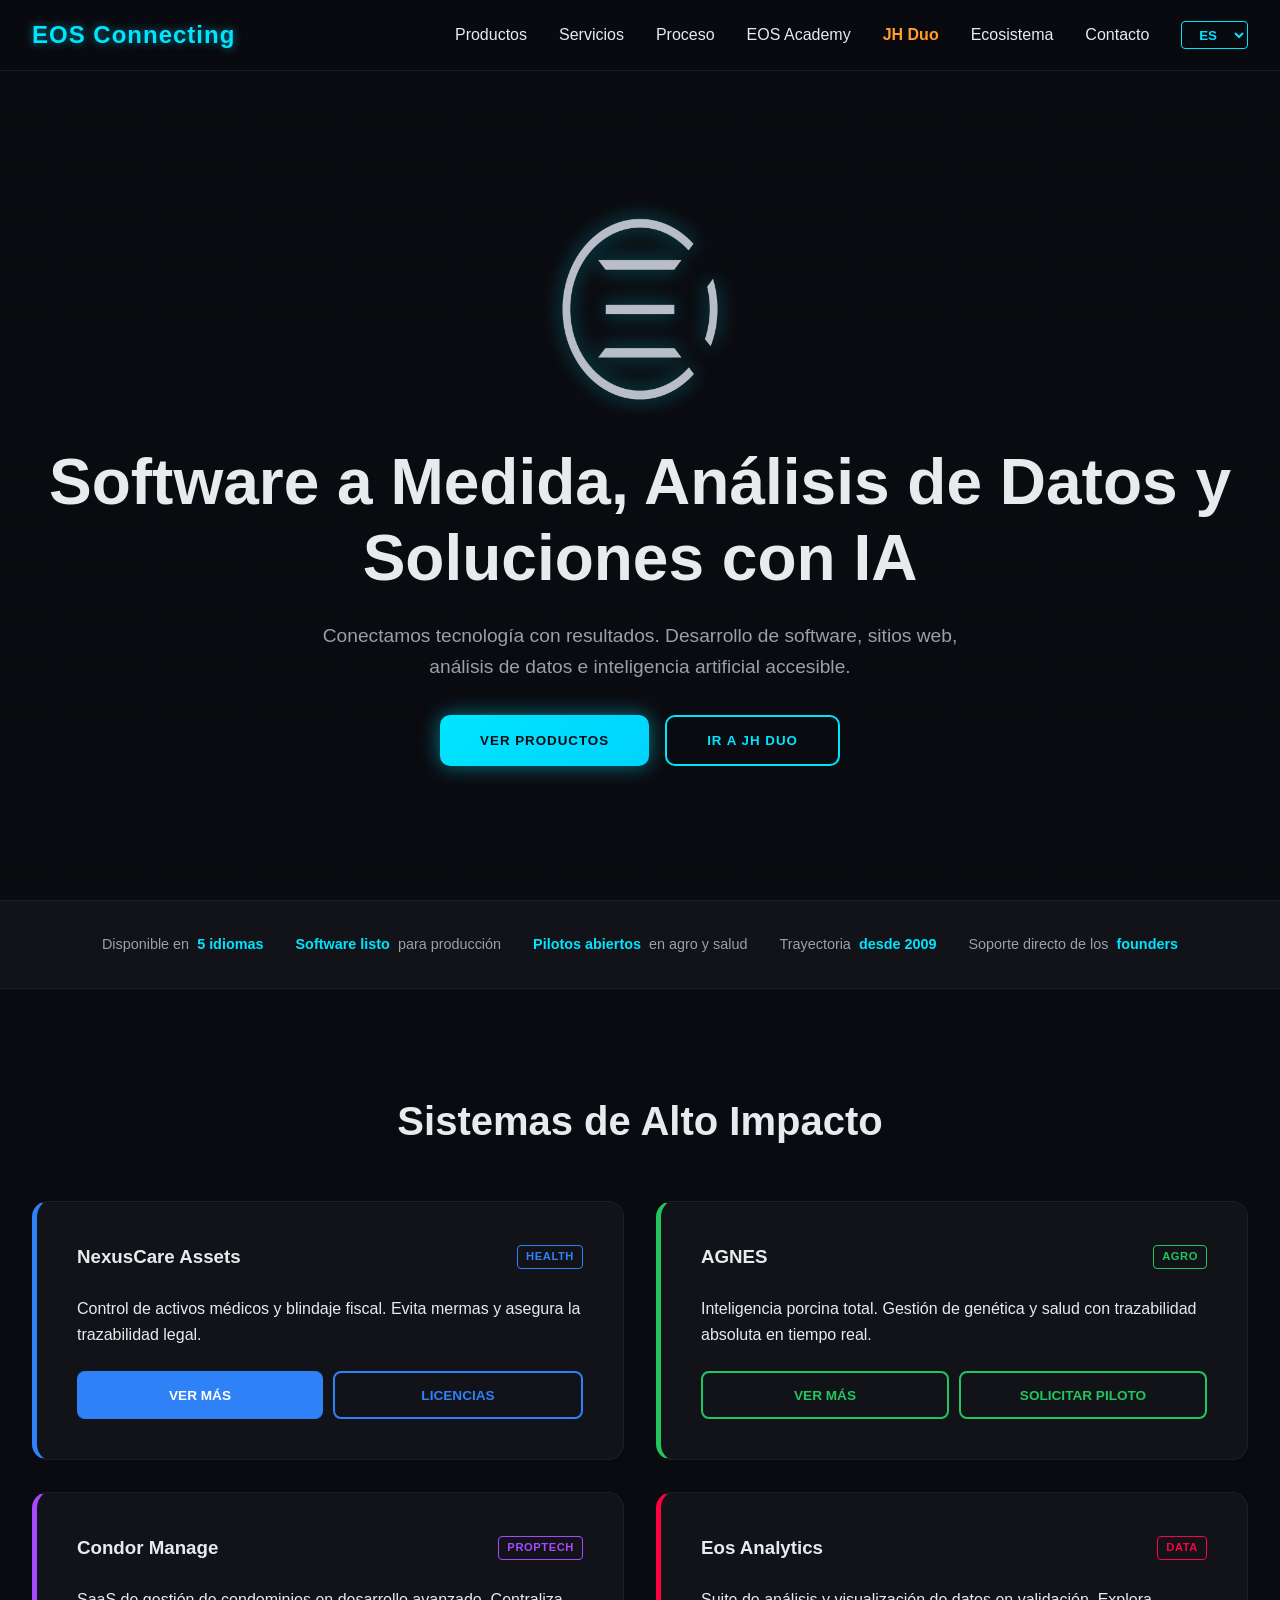
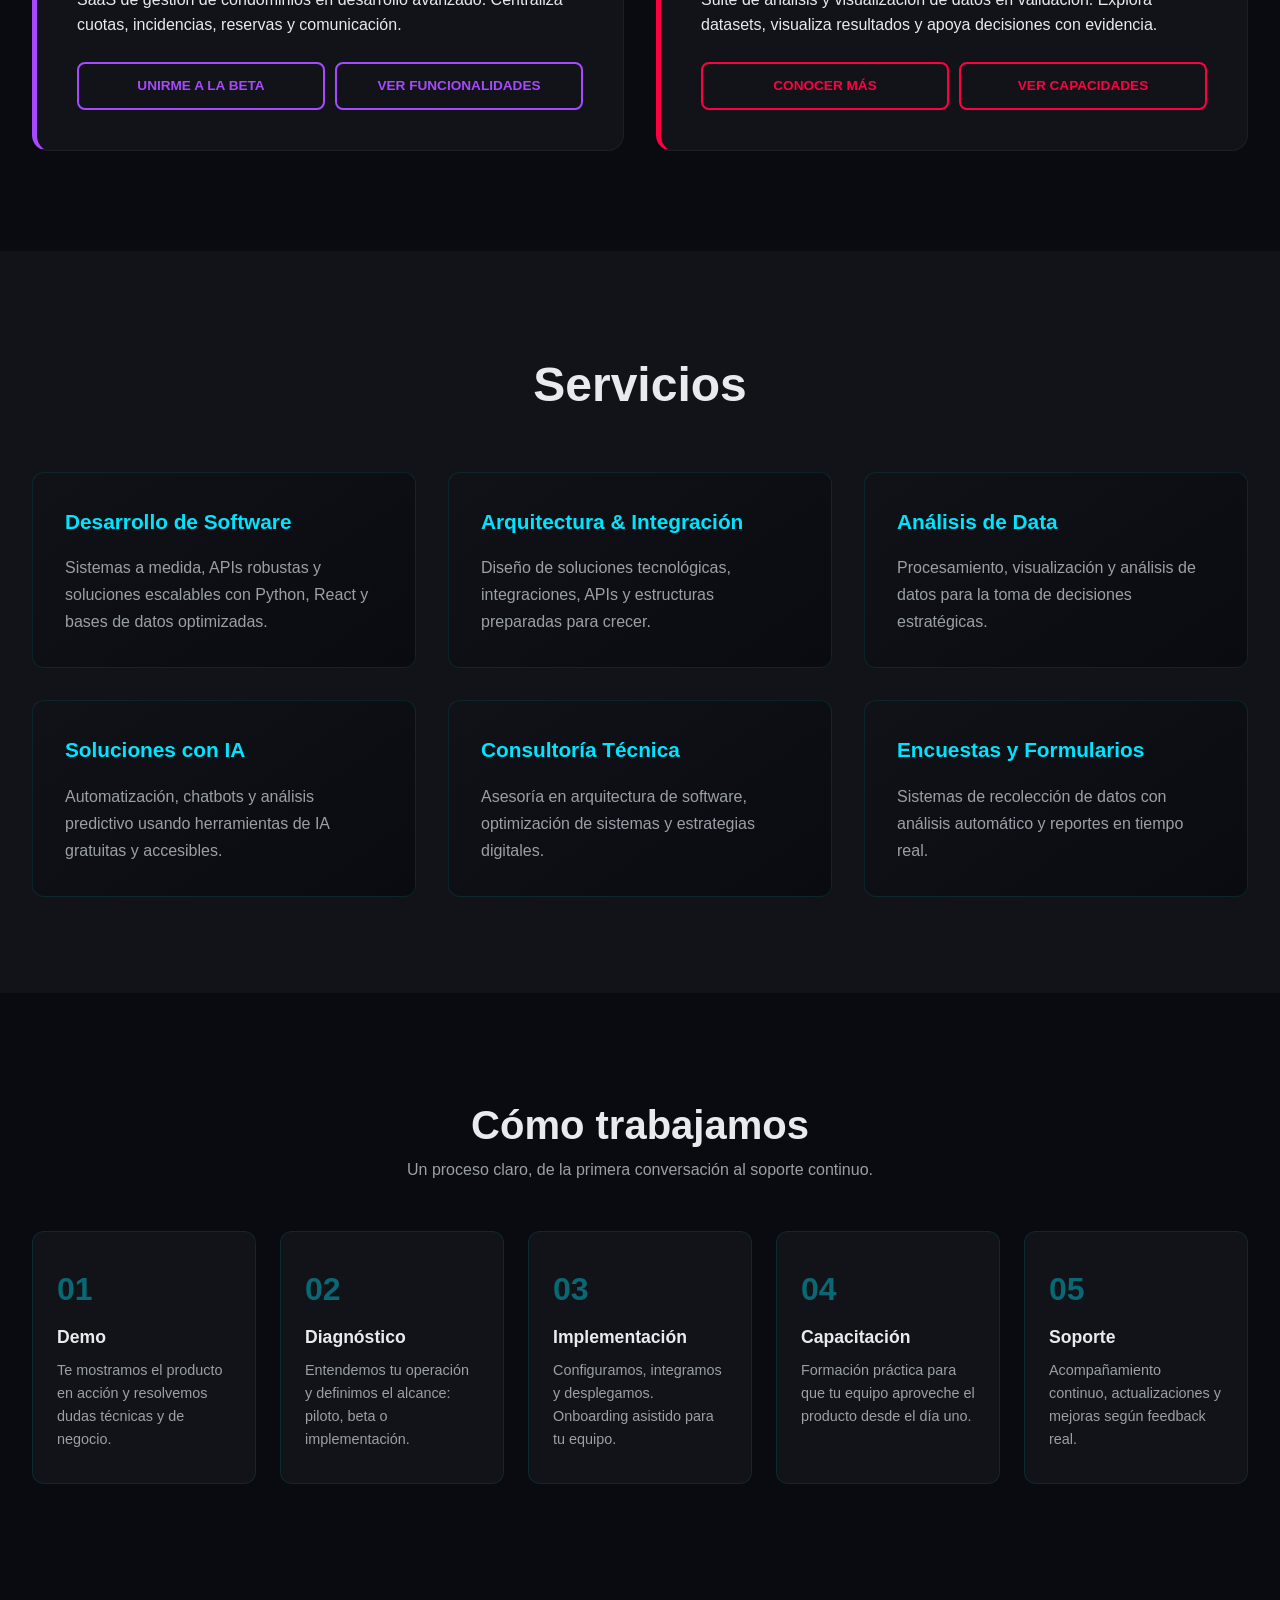
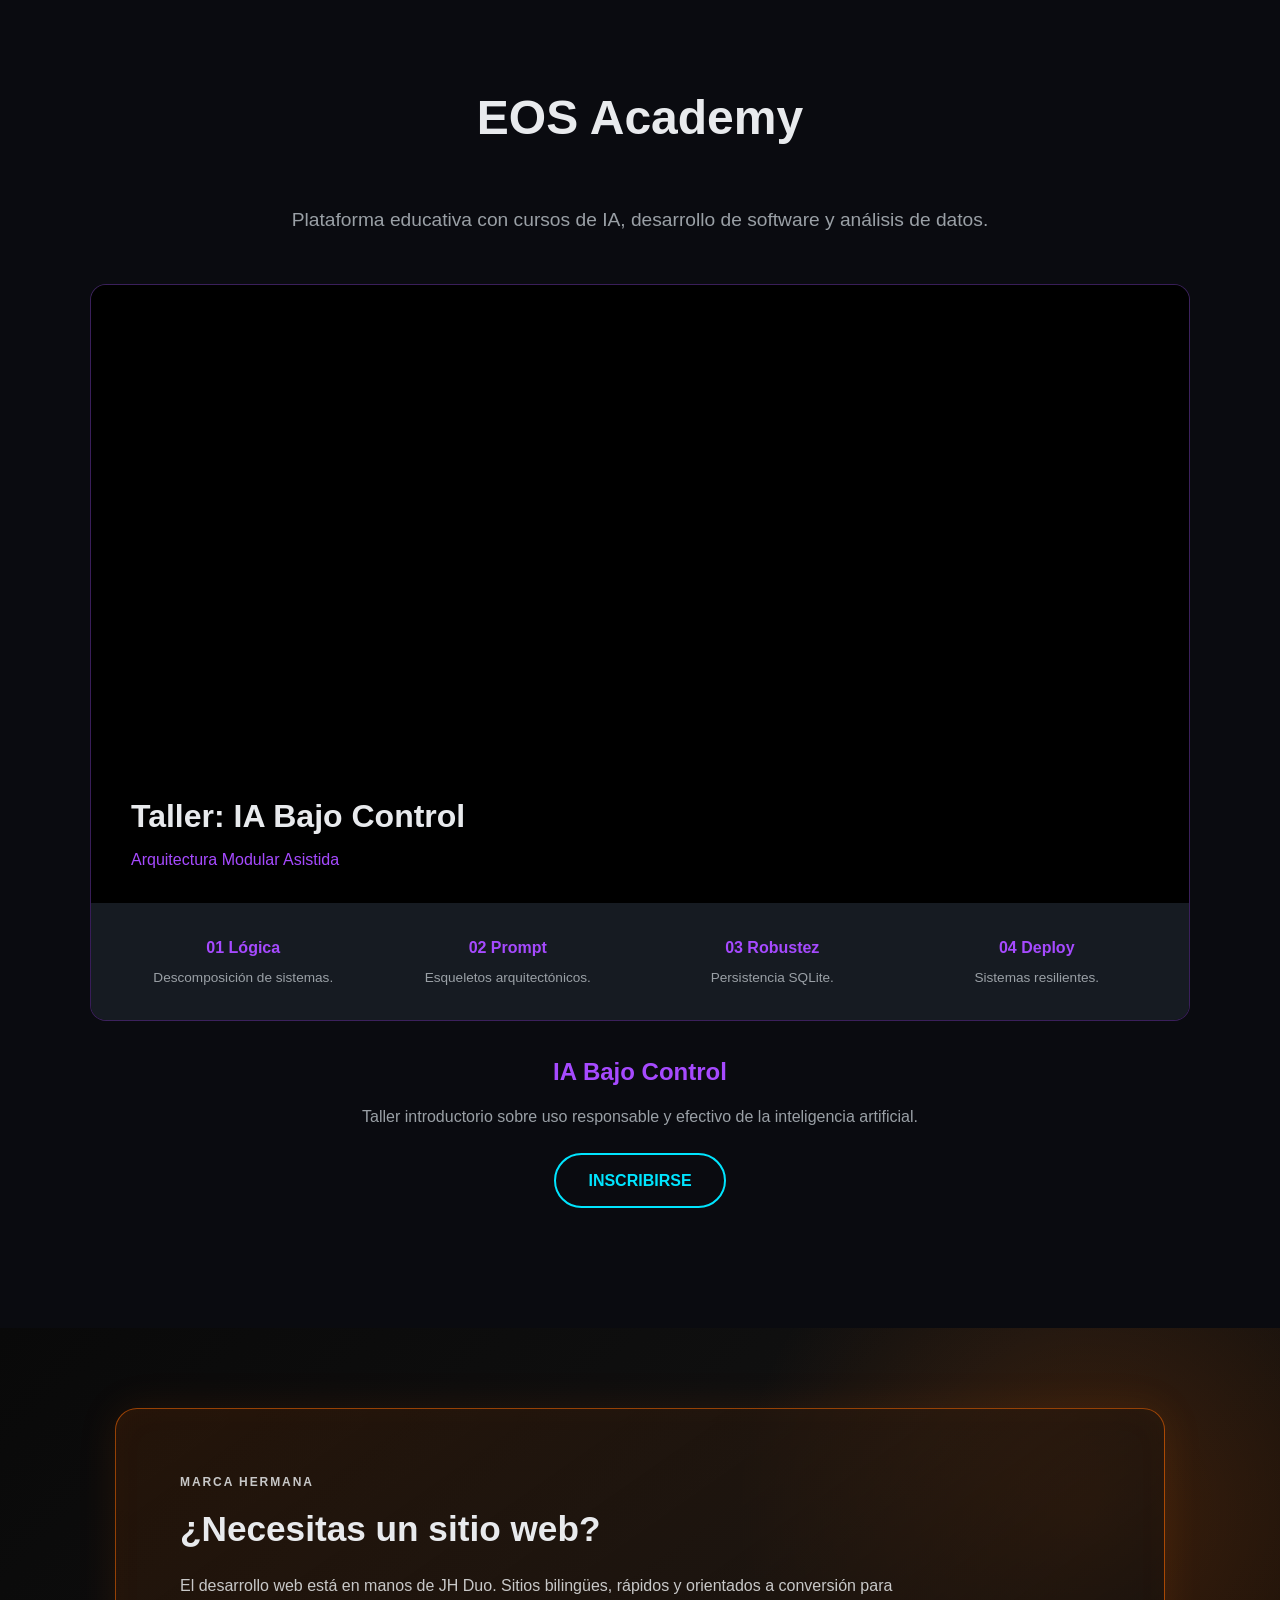
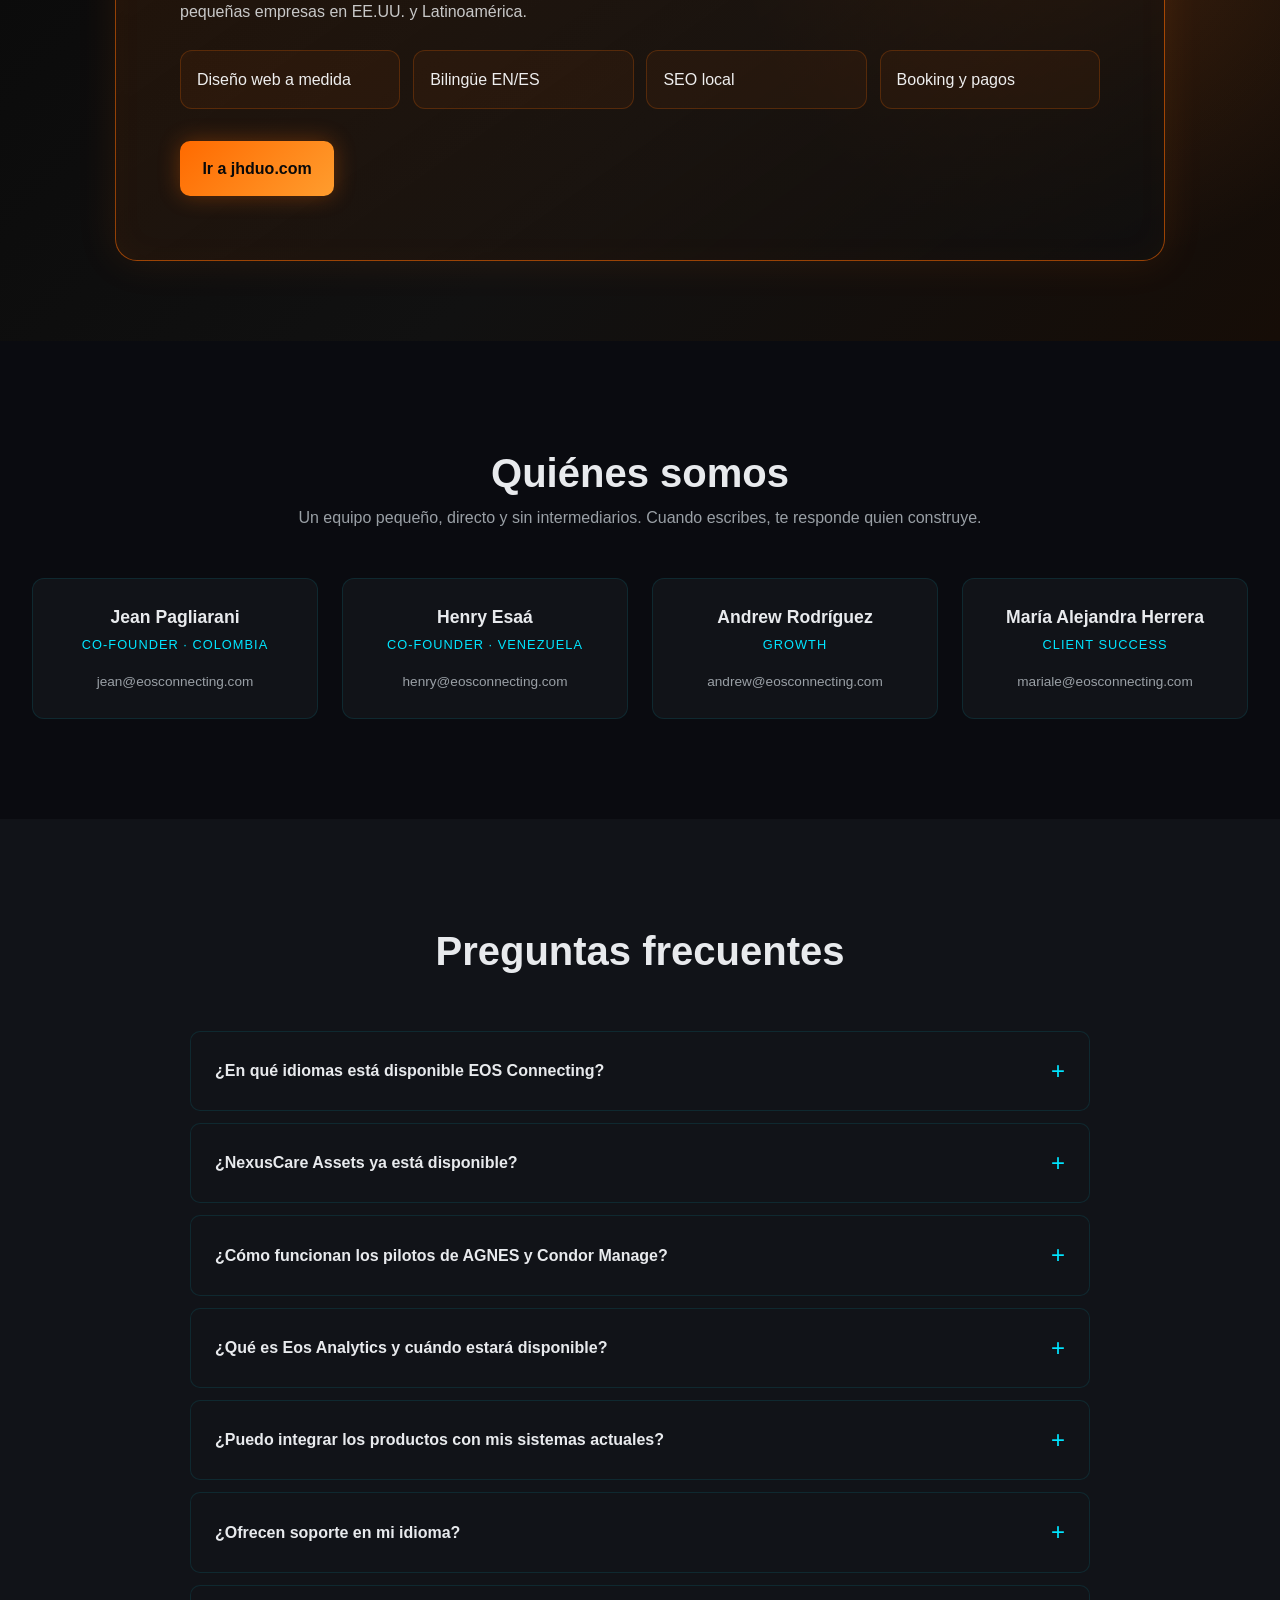
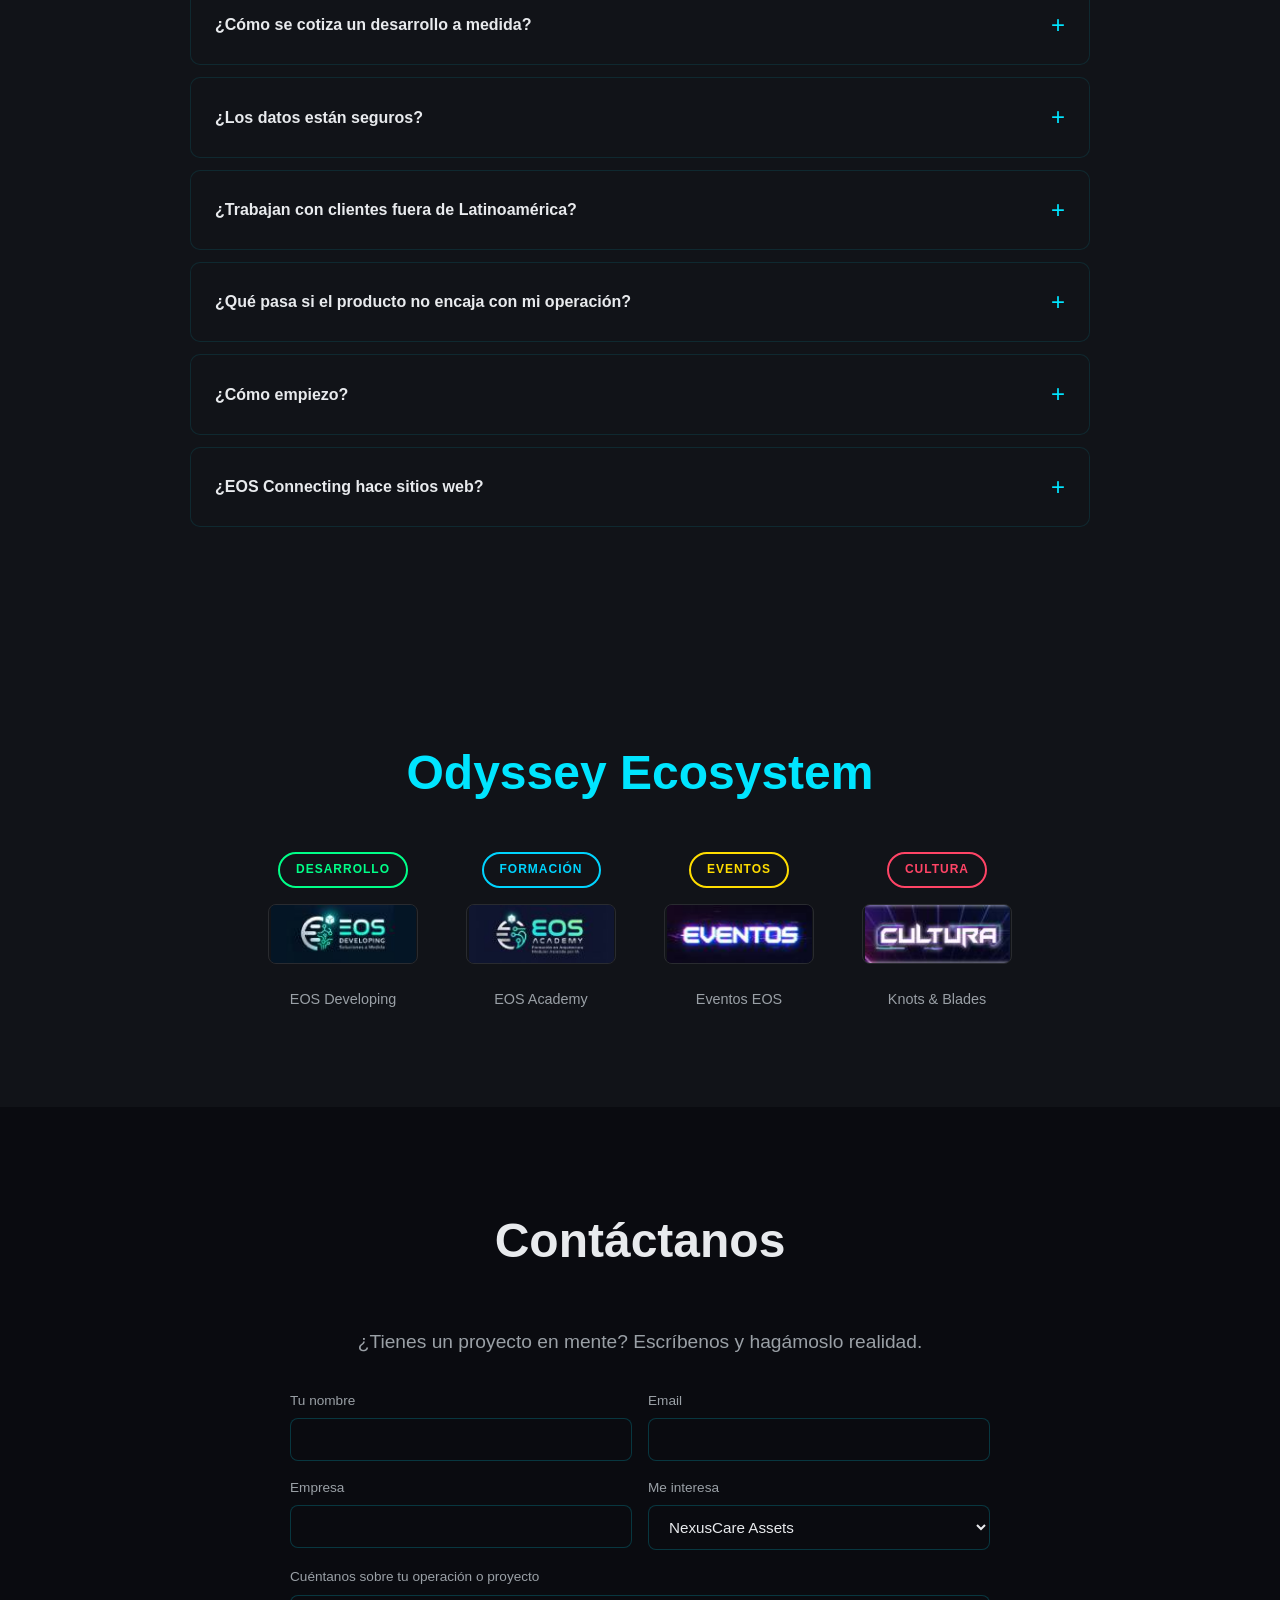
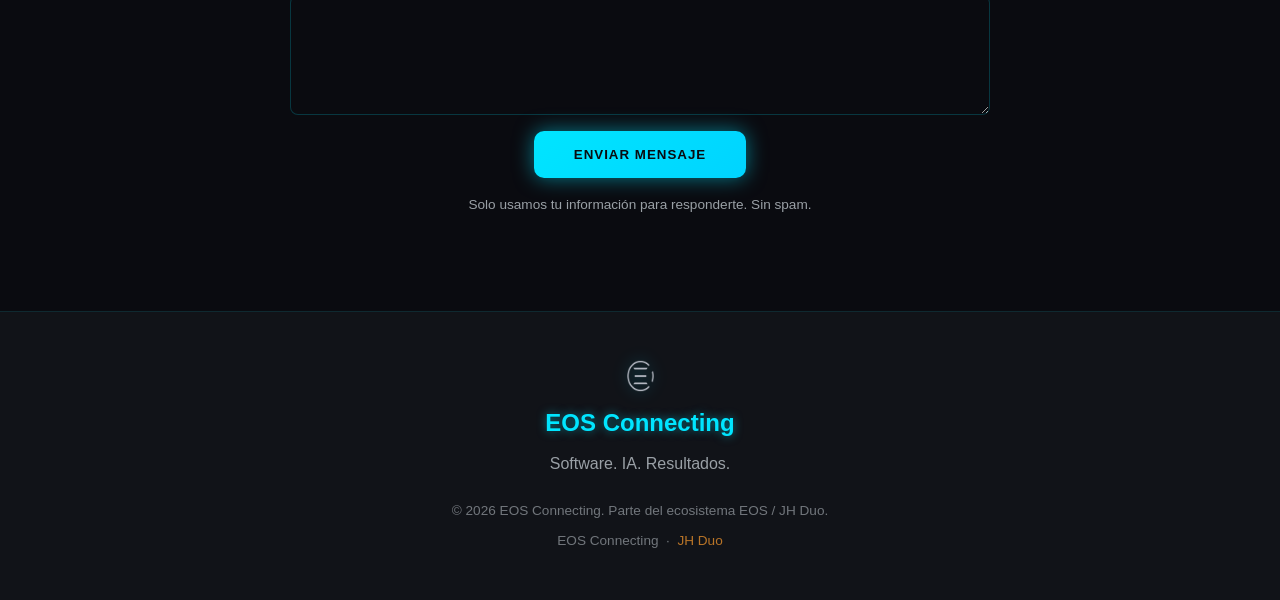
==== commit 4fb8557e: "Carga CSS directo sin @import para evitar reinicio de animaciones" ====
--- a/index.html
+++ b/index.html
@@ -42,7 +42,19 @@
   <link rel="apple-touch-icon" sizes="180x180" href="/apple-touch-icon.png">
   <link rel="manifest" href="/site.webmanifest">
 
-  <link rel="stylesheet" href="/css/main.css">
+  <link rel="stylesheet" href="/css/base.css">
+  <link rel="stylesheet" href="/css/layout.css">
+  <link rel="stylesheet" href="/css/navbar.css">
+  <link rel="stylesheet" href="/css/hero.css">
+  <link rel="stylesheet" href="/css/services.css">
+  <link rel="stylesheet" href="/css/cards.css">
+  <link rel="stylesheet" href="/css/academy.css">
+  <link rel="stylesheet" href="/css/ecosystem.css">
+  <link rel="stylesheet" href="/css/contact.css">
+  <link rel="stylesheet" href="/css/footer.css">
+  <link rel="stylesheet" href="/css/animations.css">
+  <link rel="stylesheet" href="/css/eos-extras.css">
+  <link rel="stylesheet" href="/css/responsive.css">
 
   <script src="/js/main.js" defer></script>
   <script src="/js/languages.js" defer></script>
--- a/css/base.css
+++ b/css/base.css
@@ -0,0 +1,51 @@
+/* Reset */
+* {
+  margin: 0;
+  padding: 0;
+  box-sizing: border-box;
+}
+
+/* Variables */
+:root {
+  --dark-bg: #0a0b10;
+  --dark-card: #111318;
+  --cyan: #00e5ff;
+  --cyan-glow: rgba(0, 229, 255, 0.5);
+  --green: #00ff88;
+  --blue: #00d4ff;
+  --yellow: #ffdd00;
+  --red: #ff4466;
+  --purple: #a64aff;
+  --text: #e8eaed;
+  --text-muted: #9aa0a6;
+  --grid-line: rgba(0, 229, 255, 0.03);
+  --agnes-green: #22c55e;
+  --nexus-blue: #2f81f7;
+
+  /* Nuevas */
+  --condor-purple: #a64aff;
+  --condor-glow: rgba(166, 74, 255, 0.5);
+  --analytics-red: #ff0040;
+  --analytics-glow: rgba(255, 0, 64, 0.5);
+  --jh-orange: #ff6a00;
+  --jh-orange-2: #ff9d2e;
+  --jh-glow: rgba(255, 106, 0, 0.32);
+}
+
+html {
+  scroll-behavior: smooth;
+}
+
+body {
+  font-family: 'Segoe UI', Tahoma, Geneva, Verdana, sans-serif;
+  background: var(--dark-bg);
+  color: var(--text);
+  line-height: 1.6;
+  overflow-x: hidden;
+}
+
+.container {
+  max-width: 1800px;
+  margin: 0 auto;
+  padding: 0 2rem;
+}
--- a/css/layout.css
+++ b/css/layout.css
@@ -0,0 +1,10 @@
+.section-padding {
+  padding: 100px 0;
+}
+
+.grid-auto {
+  display: grid;
+  grid-template-columns: repeat(2, 1fr);
+  gap: 2rem;
+  margin-top: 3rem;
+}
--- a/css/navbar.css
+++ b/css/navbar.css
@@ -0,0 +1,91 @@
+.navbar {
+  position: fixed;
+  top: 0;
+  left: 0;
+  right: 0;
+  z-index: 1000;
+  background: rgba(10, 11, 16, 0.95);
+  backdrop-filter: blur(10px);
+  border-bottom: 1px solid rgba(0, 229, 255, 0.1);
+  padding: 1rem 0;
+  transition: background 0.3s ease;
+}
+
+.nav-content {
+  display: flex;
+  justify-content: space-between;
+  align-items: center;
+}
+
+.logo-nav {
+  font-size: 1.5rem;
+  font-weight: 800;
+  color: var(--cyan);
+  text-decoration: none;
+  text-shadow: 0 0 10px var(--cyan-glow);
+  letter-spacing: 1px;
+}
+
+.nav-links {
+  display: flex;
+  gap: 2rem;
+  list-style: none;
+  align-items: center;
+}
+
+.nav-link {
+  color: var(--text);
+  text-decoration: none;
+  font-weight: 500;
+  transition: color 0.3s ease;
+  position: relative;
+}
+
+.nav-link:hover {
+  color: var(--cyan);
+}
+
+.nav-link::after {
+  content: '';
+  position: absolute;
+  bottom: -5px;
+  left: 0;
+  width: 0;
+  height: 2px;
+  background: var(--cyan);
+  transition: width 0.3s ease;
+}
+
+.nav-link:hover::after {
+  width: 100%;
+}
+
+.lang-select {
+  background: transparent;
+  border: 1px solid var(--cyan);
+  color: var(--cyan);
+  padding: 0.3rem 0.8rem;
+  border-radius: 4px;
+  cursor: pointer;
+  font-weight: 600;
+}
+
+.lang-select option {
+  background: var(--dark-bg);
+  color: var(--text);
+}
+
+.hamburger {
+  display: none;
+  flex-direction: column;
+  gap: 5px;
+  cursor: pointer;
+}
+
+.hamburger span {
+  width: 25px;
+  height: 3px;
+  background: var(--cyan);
+  border-radius: 2px;
+  transition: 0.3s;
+}
--- a/css/hero.css
+++ b/css/hero.css
@@ -0,0 +1,82 @@
+.hero {
+  min-height: 100vh;
+  display: flex;
+  align-items: center;
+  justify-content: center;
+  text-align: center;
+  background:
+    linear-gradient(rgba(10, 11, 16, 0.9), rgba(10, 11, 16, 0.95)),
+    repeating-linear-gradient(0deg, transparent, transparent 49px, var(--grid-line) 50px),
+    repeating-linear-gradient(90deg, transparent, transparent 49px, var(--grid-line) 50px);
+  background-size: 100% 50px, 50px 100%;
+  padding-top: 80px;
+  position: relative;
+  overflow: hidden;
+}
+
+.hero-logo-container {
+  margin-bottom: 2rem;
+  perspective: 1000px;
+}
+
+.hero-logo {
+  width: 160px;
+  height: auto;
+  animation: rotateYIn 2s cubic-bezier(0.4, 0, 0.2, 1) forwards,
+             floating 4s ease-in-out infinite 2s;
+  filter: drop-shadow(0 0 10px rgba(0, 229, 255, 0.4));
+}
+
+.hero h1 {
+  font-size: clamp(2.5rem, 5vw, 4rem);
+  font-weight: 800;
+  margin-bottom: 1.5rem;
+  line-height: 1.2;
+}
+
+.cyan-text {
+  color: var(--cyan);
+  text-shadow: 0 0 20px var(--cyan-glow);
+}
+
+.hero-subtitle {
+  font-size: 1.2rem;
+  color: var(--text-muted);
+  max-width: 700px;
+  margin: 0 auto 2rem;
+}
+
+.cta-button {
+  display: inline-block;
+  padding: 1rem 2.5rem;
+  background: linear-gradient(135deg, var(--cyan), var(--blue));
+  color: var(--dark-bg);
+  text-decoration: none;
+  font-weight: 700;
+  border-radius: 10px;
+  text-transform: uppercase;
+  letter-spacing: 1px;
+  transition: all 0.3s ease;
+  box-shadow: 0 0 20px var(--cyan-glow);
+  border: none;
+  cursor: pointer;
+}
+
+.cta-button:hover {
+  transform: translateY(-3px);
+  box-shadow: 0 0 40px var(--cyan-glow);
+}
+
+.cta-button--outline {
+  background: transparent;
+  color: var(--cyan);
+  border: 2px solid var(--cyan);
+  box-shadow: none;
+}
+
+.hero-cta-wrapper {
+  display: flex;
+  gap: 1rem;
+  justify-content: center;
+  flex-wrap: wrap;
+}
--- a/css/services.css
+++ b/css/services.css
@@ -0,0 +1,50 @@
+.services {
+  padding: 6rem 0;
+  background: var(--dark-card);
+}
+
+.services h2,
+.academy h2,
+.ecosystem h2,
+.contact h2 {
+  text-align: center;
+  font-size: clamp(2rem, 4vw, 3rem);
+  margin-bottom: 3rem;
+  color: var(--text);
+}
+
+.services-grid {
+  display: grid;
+  grid-template-columns: repeat(auto-fit, minmax(320px, 1fr));
+  gap: 2rem;
+}
+
+.services-cta-wrapper {
+  margin-top: 2rem;
+  text-align: center;
+}
+
+.service-card {
+  background: linear-gradient(145deg, rgba(17, 19, 24, 0.9), rgba(10, 11, 16, 0.9));
+  padding: 2rem;
+  border-radius: 12px;
+  border: 1px solid rgba(0, 229, 255, 0.1);
+  transition: all 0.3s ease;
+}
+
+.service-card:hover {
+  border-color: var(--cyan);
+  transform: translateY(-5px);
+  box-shadow: 0 10px 40px rgba(0, 229, 255, 0.1);
+}
+
+.service-card h3 {
+  color: var(--cyan);
+  font-size: 1.3rem;
+  margin-bottom: 1rem;
+}
+
+.service-card p {
+  color: var(--text-muted);
+  line-height: 1.7;
+}
--- a/css/cards.css
+++ b/css/cards.css
@@ -0,0 +1,52 @@
+.card {
+  background: var(--dark-card);
+  border-radius: 16px;
+  padding: 2.5rem;
+  border: 1px solid rgba(255, 255, 255, 0.05);
+  transition: 0.3s;
+}
+
+.card:hover {
+  border-color: var(--cyan);
+  transform: translateY(-5px);
+}
+
+.agnes-card { border-left: 5px solid var(--agnes-green); }
+.nexus-card { border-left: 5px solid var(--nexus-blue); }
+
+.btn {
+  padding: 0.9rem 1.8rem;
+  border-radius: 8px;
+  font-weight: 700;
+  border: none;
+  cursor: pointer;
+  transition: 0.3s;
+  text-transform: uppercase;
+  font-size: 0.85rem;
+}
+
+.btn-cyan {
+  background: var(--cyan);
+  color: #000;
+}
+
+.btn-outline {
+  background: transparent;
+  border: 2px solid var(--cyan);
+  color: var(--cyan);
+}
+
+.agnes-card .btn-outline {
+  border-color: var(--agnes-green);
+  color: var(--agnes-green);
+}
+
+.nexus-card .btn-cyan {
+  background: var(--nexus-blue);
+  color: #fff;
+}
+
+.nexus-card .btn-outline {
+  border-color: var(--nexus-blue);
+  color: var(--nexus-blue);
+}
--- a/css/academy.css
+++ b/css/academy.css
@@ -0,0 +1,63 @@
+.academy {
+  padding: 6rem 0;
+  background: var(--dark-bg);
+  text-align: center;
+}
+
+.academy-desc {
+  color: var(--text-muted);
+  font-size: 1.2rem;
+  margin-bottom: 3rem;
+}
+
+.course-card {
+  max-width: 1100px;
+  margin: 0 auto;
+  background: linear-gradient(145deg, rgba(17, 19, 24, 0.9), rgba(10, 11, 16, 0.9));
+  border-radius: 16px;
+  overflow: hidden;
+  border: 1px solid rgba(166, 74, 255, 0.3);
+}
+
+.course-video {
+  aspect-ratio: 16/9;
+  background: #000;
+  position: relative;
+}
+
+.course-video iframe {
+  position: absolute;
+  top: 0;
+  left: 0;
+  width: 100%;
+  height: 100%;
+  border: none;
+}
+
+.video-overlay {
+  position: absolute;
+  bottom: 20px;
+  left: 20px;
+  text-align: left;
+  z-index: 2;
+  background: linear-gradient(90deg, rgba(0,0,0,0.7), transparent);
+  padding: 10px 20px;
+  border-radius: 8px;
+}
+
+.course-cta {
+  display: inline-block;
+  padding: 0.8rem 2rem;
+  margin-bottom: 1.5rem;
+  border: 2px solid var(--cyan);
+  color: var(--cyan);
+  text-decoration: none;
+  font-weight: 700;
+  border-radius: 50px;
+  transition: all 0.3s ease;
+}
+
+.course-cta:hover {
+  background: var(--cyan);
+  color: var(--dark-bg);
+}
--- a/css/ecosystem.css
+++ b/css/ecosystem.css
@@ -0,0 +1,74 @@
+.ecosystem-full {
+  padding: 6rem 0;
+  background: var(--dark-card);
+  width: 100vw;
+  margin-left: calc(50% - 50vw);
+  margin-right: calc(50% - 50vw);
+}
+
+.ecosystem-full h2 {
+  width: 100%;
+  padding: 0 2rem;
+  text-align: center;
+}
+
+.ecosystem-full .container {
+  max-width: 1400px;
+  margin: 0 auto;
+  padding: 0 2rem;
+}
+
+.logos-grid {
+  display: flex;
+  flex-wrap: wrap;
+  justify-content: center;
+  gap: 3rem;
+}
+
+.ecosystem-item {
+  display: flex;
+  flex-direction: column;
+  align-items: center;
+  gap: 1rem;
+}
+
+.badge {
+  padding: 0.4rem 1rem;
+  border-radius: 20px;
+  font-size: 0.75rem;
+  font-weight: 700;
+  letter-spacing: 1px;
+}
+
+.badge-agro {
+  border: 2px solid var(--green);
+  color: var(--green);
+}
+
+.badge-health {
+  border: 2px solid var(--blue);
+  color: var(--blue);
+}
+
+.badge-events {
+  border: 2px solid var(--yellow);
+  color: var(--yellow);
+}
+
+.badge-gaming {
+  border: 2px solid var(--red);
+  color: var(--red);
+}
+
+.ecosystem-logo {
+  width: 150px;
+  height: 60px;
+  object-fit: contain;
+  border-radius: 8px;
+  border: 1px solid rgba(255, 255, 255, 0.1);
+}
+
+.ecosystem-item p {
+  color: var(--text-muted);
+  font-size: 0.9rem;
+}
--- a/css/contact.css
+++ b/css/contact.css
@@ -0,0 +1,73 @@
+.contact {
+  padding: 6rem 0;
+  background: var(--dark-bg);
+  text-align: center;
+}
+
+.contact-desc {
+  color: var(--text-muted);
+  font-size: 1.2rem;
+  margin-bottom: 2rem;
+}
+
+.contact-buttons {
+  display: flex;
+  flex-wrap: wrap;
+  justify-content: center;
+  gap: 1rem;
+}
+
+.contact-btn {
+  padding: 1rem 2rem;
+  border-radius: 50px;
+  text-decoration: none;
+  font-weight: 700;
+  transition: all 0.3s ease;
+  border: 2px solid;
+  text-align: center;
+  white-space: normal;
+  overflow-wrap: anywhere;
+  word-break: break-word;
+  max-width: 100%;
+  box-sizing: border-box;
+}
+
+.contact-btn-primary {
+  background: var(--cyan);
+  border-color: var(--cyan);
+  color: var(--dark-bg);
+}
+
+.contact-btn-primary:hover {
+  box-shadow: 0 0 30px var(--cyan-glow);
+}
+
+.contact-btn-green {
+  border-color: var(--green);
+  color: var(--green);
+}
+
+.contact-btn-green:hover {
+  background: var(--green);
+  color: var(--dark-bg);
+}
+
+.contact-btn-blue {
+  border-color: var(--blue);
+  color: var(--blue);
+}
+
+.contact-btn-blue:hover {
+  background: var(--blue);
+  color: var(--dark-bg);
+}
+
+.contact-btn-cyan {
+  border-color: var(--cyan);
+  color: var(--cyan);
+}
+
+.contact-btn-cyan:hover {
+  background: var(--cyan);
+  color: var(--dark-bg);
+}
--- a/css/footer.css
+++ b/css/footer.css
@@ -0,0 +1,45 @@
+footer {
+  padding: 3rem 0;
+  background: var(--dark-card);
+  text-align: center;
+  border-top: 1px solid rgba(0, 229, 255, 0.1);
+  width: 100vw;
+  margin-left: calc(50% - 50vw);
+  margin-right: calc(50% - 50vw);
+}
+
+footer .container {
+  max-width: 1400px;
+  margin: 0 auto;
+  padding: 0 2rem;
+}
+
+footer .footer-logo {
+  margin-bottom: 0.75rem;
+  display: flex;
+  justify-content: center;
+}
+
+footer .footer-logo img {
+  height: 32px;
+  width: auto;
+  display: block;
+  filter: drop-shadow(0 0 8px rgba(0, 217, 255, 0.4));
+}
+
+footer h3 {
+  color: var(--cyan);
+  font-size: 1.5rem;
+  margin-bottom: 0.5rem;
+  text-shadow: 0 0 10px var(--cyan-glow);
+}
+
+footer p {
+  color: var(--text-muted);
+}
+
+footer .copyright {
+  margin-top: 1.5rem;
+  font-size: 0.85rem;
+  opacity: 0.7;
+}
--- a/css/animations.css
+++ b/css/animations.css
@@ -0,0 +1,34 @@
+@keyframes rotateYIn {
+  0% { transform: rotateY(0deg) scale(0.5); opacity: 0; }
+  100% { transform: rotateY(360deg) scale(1); opacity: 1; }
+}
+
+@keyframes floating {
+  0%, 100% { transform: translateY(0px); }
+  50% { transform: translateY(-15px); }
+}
+
+.animate-float {
+  animation: floating 4s ease-in-out infinite;
+}
+
+/* Scroll reveal */
+.reveal {
+  opacity: 0;
+  transform: translateY(20px);
+  transition: opacity 0.6s ease, transform 0.6s ease;
+}
+
+.reveal.is-visible {
+  opacity: 1;
+  transform: translateY(0);
+}
+
+/* Accesibilidad */
+@media (prefers-reduced-motion: reduce) {
+  *, *::before, *::after {
+    animation-duration: 0.01ms !important;
+    transition-duration: 0.01ms !important;
+    scroll-behavior: auto !important;
+  }
+}
--- a/css/eos-extras.css
+++ b/css/eos-extras.css
@@ -0,0 +1,324 @@
+/* Trust strip */
+.trust-strip {
+  padding: 2rem 0;
+  background: var(--dark-card);
+  border-top: 1px solid rgba(0, 229, 255, 0.08);
+  border-bottom: 1px solid rgba(0, 229, 255, 0.08);
+}
+
+.trust-strip ul {
+  display: flex;
+  flex-wrap: wrap;
+  justify-content: center;
+  gap: 2rem;
+  list-style: none;
+  padding: 0;
+  margin: 0;
+}
+
+.trust-strip li {
+  display: flex;
+  align-items: center;
+  gap: 0.5rem;
+  color: var(--text-muted);
+  font-size: 0.9rem;
+}
+
+.trust-strip li strong {
+  color: var(--cyan);
+}
+
+/* Productos: colores específicos */
+.condor-card { border-left: 5px solid var(--condor-purple); }
+.condor-card .btn-outline { border-color: var(--condor-purple); color: var(--condor-purple); }
+.condor-card .btn-cyan { background: var(--condor-purple); color: #fff; }
+.condor-badge { color: var(--condor-purple); border-color: var(--condor-purple); }
+
+.analytics-card { border-left: 5px solid var(--analytics-red); }
+.analytics-card .btn-outline { border-color: var(--analytics-red); color: var(--analytics-red); }
+.analytics-card .btn-cyan { background: var(--analytics-red); color: #fff; }
+.analytics-badge { color: var(--analytics-red); border-color: var(--analytics-red); }
+
+.product-badge {
+  font-weight: 800;
+  border: 1px solid;
+  padding: 2px 8px;
+  border-radius: 4px;
+  font-size: 0.7rem;
+  letter-spacing: 0.05em;
+}
+
+/* JH Duo */
+.jhduo-section {
+  padding: 5rem 0;
+  background:
+    radial-gradient(circle at 85% 30%, rgba(255, 106, 0, 0.18), transparent 30%),
+    linear-gradient(135deg, #090909 0%, #111 55%, #160d07 100%);
+}
+
+.jhduo-card {
+  position: relative;
+  z-index: 1;
+  max-width: 1050px;
+  margin: 0 auto;
+  padding: clamp(2rem, 5vw, 4rem);
+  border: 1px solid rgba(255, 106, 0, 0.55);
+  border-radius: 22px;
+  background: linear-gradient(145deg, rgba(255, 106, 0, 0.10), rgba(15, 15, 15, 0.92));
+  box-shadow: 0 0 40px rgba(255, 106, 0, 0.10), inset 0 0 35px rgba(255, 106, 0, 0.035);
+}
+
+.jhduo-kicker {
+  color: var(--jh-orange-2);
+  font-weight: 800;
+  letter-spacing: 0.16em;
+  text-transform: uppercase;
+  font-size: 0.75rem;
+  margin-bottom: 0.5rem;
+}
+
+.jhduo-card h2 {
+  color: var(--text);
+  font-size: clamp(1.5rem, 3vw, 2.2rem);
+  margin-bottom: 1rem;
+}
+
+.jhduo-card p {
+  max-width: 760px;
+  color: #c8c8c8;
+}
+
+.jhduo-services {
+  display: grid;
+  grid-template-columns: repeat(auto-fit, minmax(170px, 1fr));
+  gap: 0.8rem;
+  margin: 1.6rem 0 2rem;
+}
+
+.jhduo-service {
+  padding: 1rem;
+  border: 1px solid rgba(255, 106, 0, 0.22);
+  border-radius: 12px;
+  background: rgba(255, 106, 0, 0.055);
+  color: #eee;
+}
+
+.jhduo-button {
+  display: inline-flex;
+  align-items: center;
+  justify-content: center;
+  padding: 0.9rem 1.4rem;
+  border-radius: 10px;
+  background: linear-gradient(135deg, var(--jh-orange), var(--jh-orange-2));
+  color: #090909 !important;
+  font-weight: 900;
+  text-decoration: none;
+  box-shadow: 0 0 22px var(--jh-glow);
+  transition: transform 0.25s ease, box-shadow 0.25s ease;
+}
+
+.jhduo-button:hover {
+  transform: translateY(-3px) scale(1.02);
+  box-shadow: 0 0 34px rgba(255, 106, 0, 0.48);
+}
+
+/* Proceso */
+.process-grid {
+  display: grid;
+  grid-template-columns: repeat(auto-fit, minmax(220px, 1fr));
+  gap: 1.5rem;
+  margin-top: 3rem;
+}
+
+.process-step {
+  background: var(--dark-card);
+  border-radius: 12px;
+  padding: 2rem 1.5rem;
+  border: 1px solid rgba(0, 229, 255, 0.1);
+  position: relative;
+  transition: 0.3s;
+}
+
+.process-step:hover {
+  border-color: var(--cyan);
+  transform: translateY(-4px);
+}
+
+.process-step .num {
+  font-size: 2rem;
+  font-weight: 800;
+  color: var(--cyan);
+  opacity: 0.4;
+  display: block;
+  margin-bottom: 0.5rem;
+}
+
+.process-step h3 {
+  color: var(--text);
+  font-size: 1.1rem;
+  margin-bottom: 0.5rem;
+}
+
+.process-step p {
+  color: var(--text-muted);
+  font-size: 0.9rem;
+  line-height: 1.6;
+}
+
+/* Equipo */
+.team-grid {
+  display: grid;
+  grid-template-columns: repeat(auto-fit, minmax(220px, 1fr));
+  gap: 1.5rem;
+  margin-top: 3rem;
+}
+
+.team-card {
+  background: var(--dark-card);
+  border-radius: 12px;
+  padding: 1.5rem;
+  border: 1px solid rgba(0, 229, 255, 0.1);
+  text-align: center;
+  transition: 0.3s;
+}
+
+.team-card:hover {
+  border-color: var(--cyan);
+  transform: translateY(-4px);
+}
+
+.team-card h3 {
+  color: var(--text);
+  font-size: 1.1rem;
+  margin-bottom: 0.25rem;
+}
+
+.team-card .role {
+  color: var(--cyan);
+  font-size: 0.8rem;
+  text-transform: uppercase;
+  letter-spacing: 0.08em;
+  margin-bottom: 0.75rem;
+}
+
+.team-card a {
+  color: var(--text-muted);
+  font-size: 0.85rem;
+  text-decoration: none;
+  transition: 0.3s;
+}
+
+.team-card a:hover {
+  color: var(--cyan);
+}
+
+/* FAQ */
+.faq-list {
+  max-width: 900px;
+  margin: 3rem auto 0;
+}
+
+.faq-item {
+  background: var(--dark-card);
+  border-radius: 10px;
+  margin-bottom: 0.75rem;
+  border: 1px solid rgba(0, 229, 255, 0.1);
+  overflow: hidden;
+  transition: 0.3s;
+}
+
+.faq-item[open] {
+  border-color: var(--cyan);
+}
+
+.faq-item summary {
+  padding: 1.25rem 1.5rem;
+  cursor: pointer;
+  font-weight: 600;
+  color: var(--text);
+  list-style: none;
+  display: flex;
+  justify-content: space-between;
+  align-items: center;
+}
+
+.faq-item summary::-webkit-details-marker { display: none; }
+
+.faq-item summary::after {
+  content: '+';
+  color: var(--cyan);
+  font-size: 1.5rem;
+  font-weight: 300;
+  transition: transform 0.3s;
+}
+
+.faq-item[open] summary::after {
+  transform: rotate(45deg);
+}
+
+.faq-item .answer {
+  padding: 0 1.5rem 1.25rem;
+  color: var(--text-muted);
+  line-height: 1.7;
+}
+
+/* Formulario de contacto */
+.contact-form {
+  max-width: 700px;
+  margin: 2rem auto 0;
+  text-align: left;
+}
+
+.form-row {
+  display: grid;
+  grid-template-columns: repeat(auto-fit, minmax(200px, 1fr));
+  gap: 1rem;
+  margin-bottom: 1rem;
+}
+
+.form-field {
+  display: flex;
+  flex-direction: column;
+  gap: 0.4rem;
+}
+
+.form-field label {
+  color: var(--text-muted);
+  font-size: 0.85rem;
+}
+
+.form-field input,
+.form-field select,
+.form-field textarea {
+  background: var(--dark-bg);
+  border: 1px solid rgba(0, 229, 255, 0.2);
+  border-radius: 8px;
+  padding: 0.75rem 1rem;
+  color: var(--text);
+  font-family: inherit;
+  font-size: 0.95rem;
+  transition: 0.3s;
+}
+
+.form-field input:focus,
+.form-field select:focus,
+.form-field textarea:focus {
+  outline: none;
+  border-color: var(--cyan);
+  box-shadow: 0 0 0 3px rgba(0, 229, 255, 0.1);
+}
+
+.form-field textarea {
+  min-height: 120px;
+  resize: vertical;
+}
+
+/* Navbar: item JH Duo */
+.nav-link--jhduo {
+  color: var(--jh-orange-2) !important;
+  font-weight: 700;
+}
+
+.nav-link--jhduo::after {
+  background: var(--jh-orange-2) !important;
+}
--- a/css/responsive.css
+++ b/css/responsive.css
@@ -0,0 +1,64 @@
+@media (max-width: 768px) {
+  .nav-links {
+    position: fixed;
+    top: 70px;
+    left: 0;
+    right: 0;
+    background: rgba(10, 11, 16, 0.98);
+    flex-direction: column;
+    padding: 2rem;
+    gap: 1.5rem;
+    transform: translateX(100%);
+    transition: transform 0.3s ease;
+  }
+
+  .nav-links.active {
+    transform: translateX(0);
+  }
+
+  .hamburger {
+    display: flex;
+  }
+
+  .hero {
+    padding-top: 100px;
+  }
+
+  .services-grid {
+    grid-template-columns: 1fr;
+  }
+
+  .grid-auto {
+    grid-template-columns: 1fr;
+  }
+
+  .logos-grid {
+    gap: 2rem;
+  }
+
+  .contact-buttons {
+    flex-direction: column;
+    align-items: center;
+  }
+
+  .contact-btn {
+    width: 100%;
+    max-width: 300px;
+    text-align: center;
+  }
+
+  .video-overlay {
+    bottom: 10px !important;
+    left: 10px !important;
+    padding: 5px 10px !important;
+  }
+
+  .video-overlay h3 {
+    font-size: 0.9rem !important;
+    margin-bottom: 0.1rem !important;
+  }
+
+  .video-overlay p {
+    font-size: 0.65rem !important;
+  }
+}
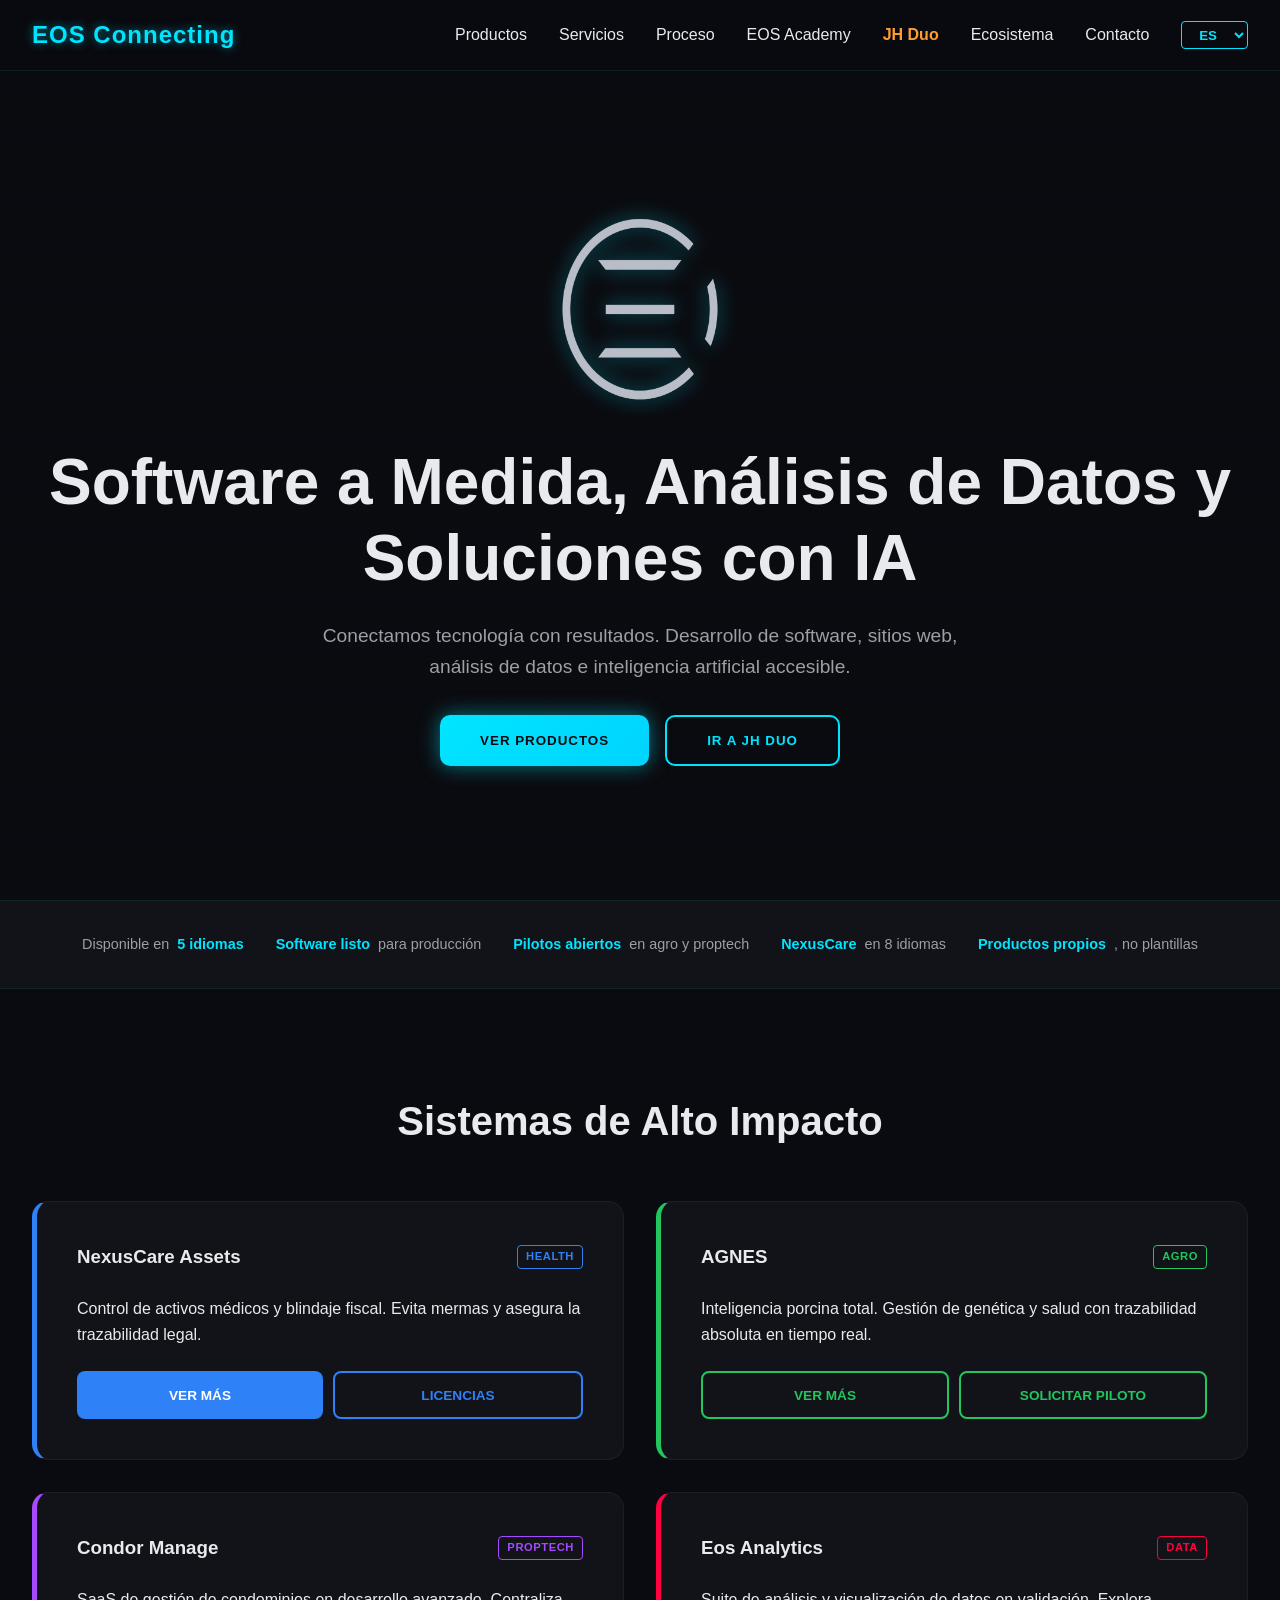
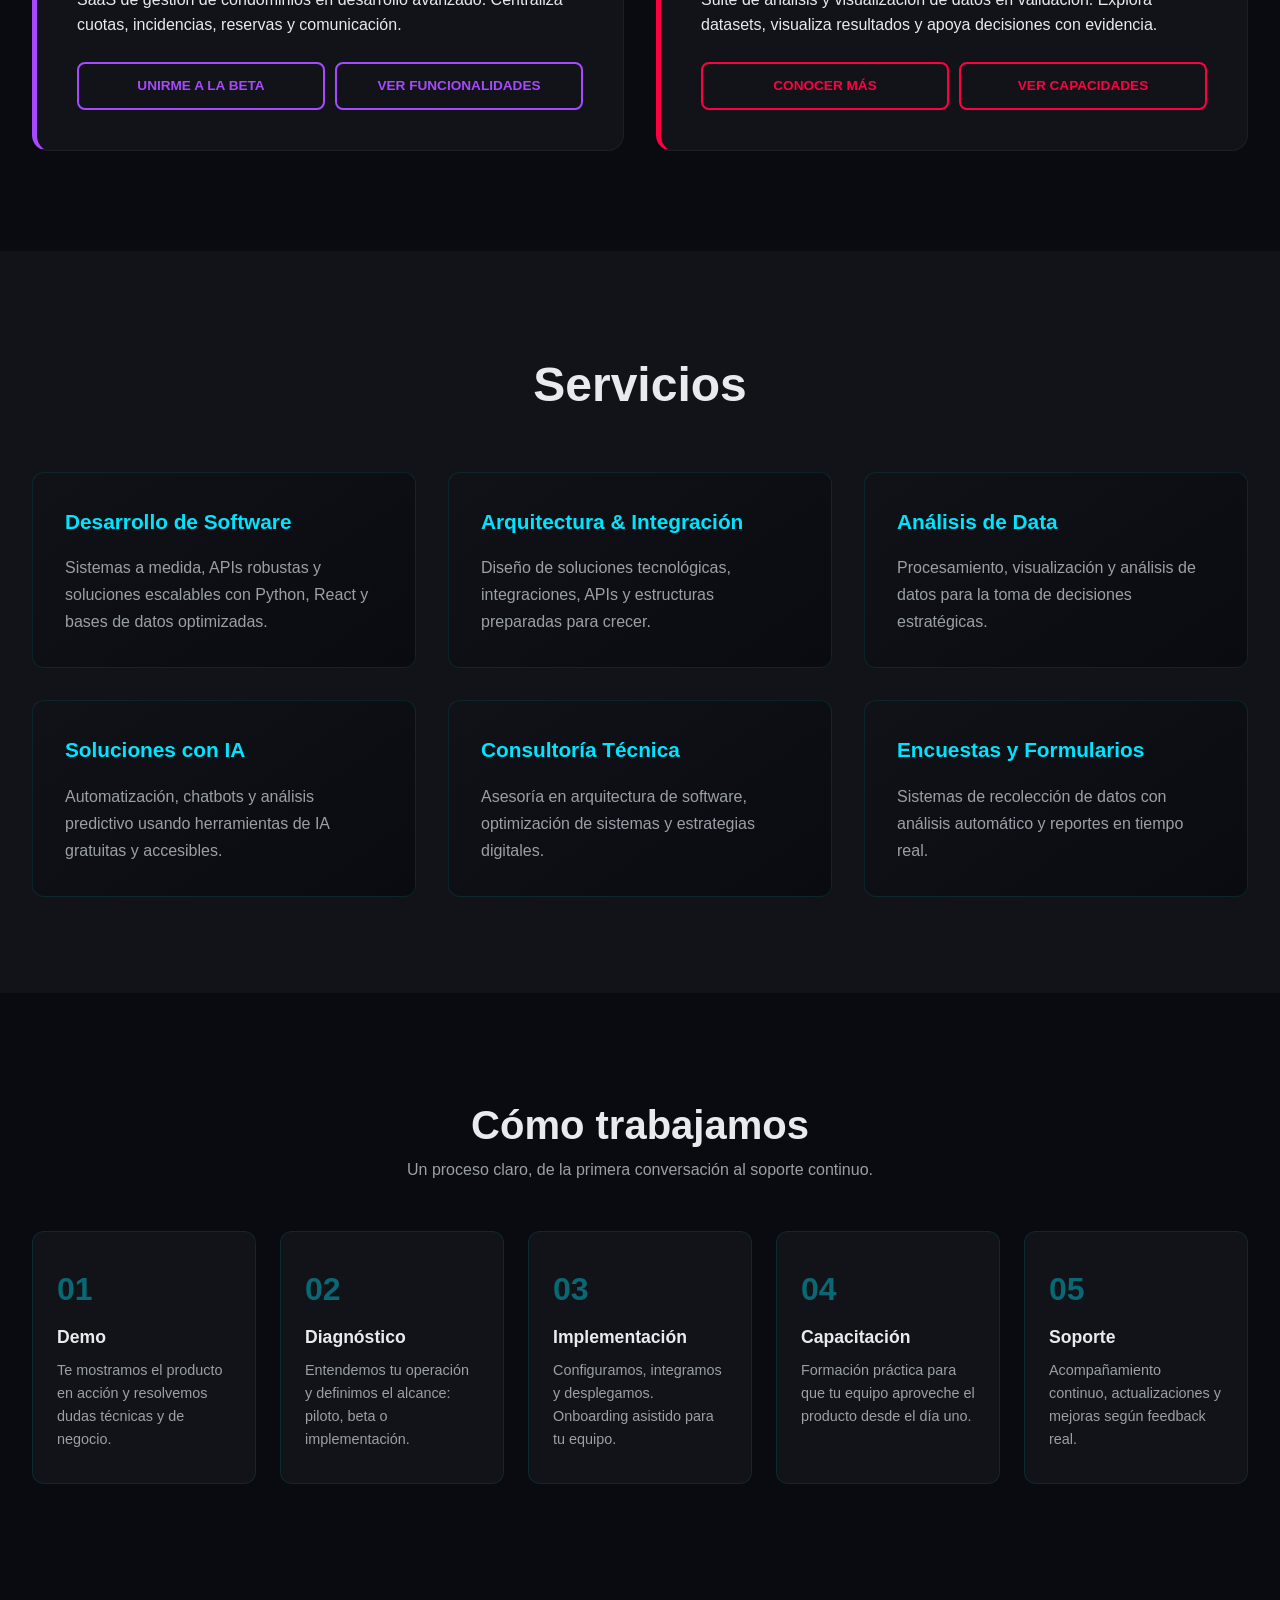
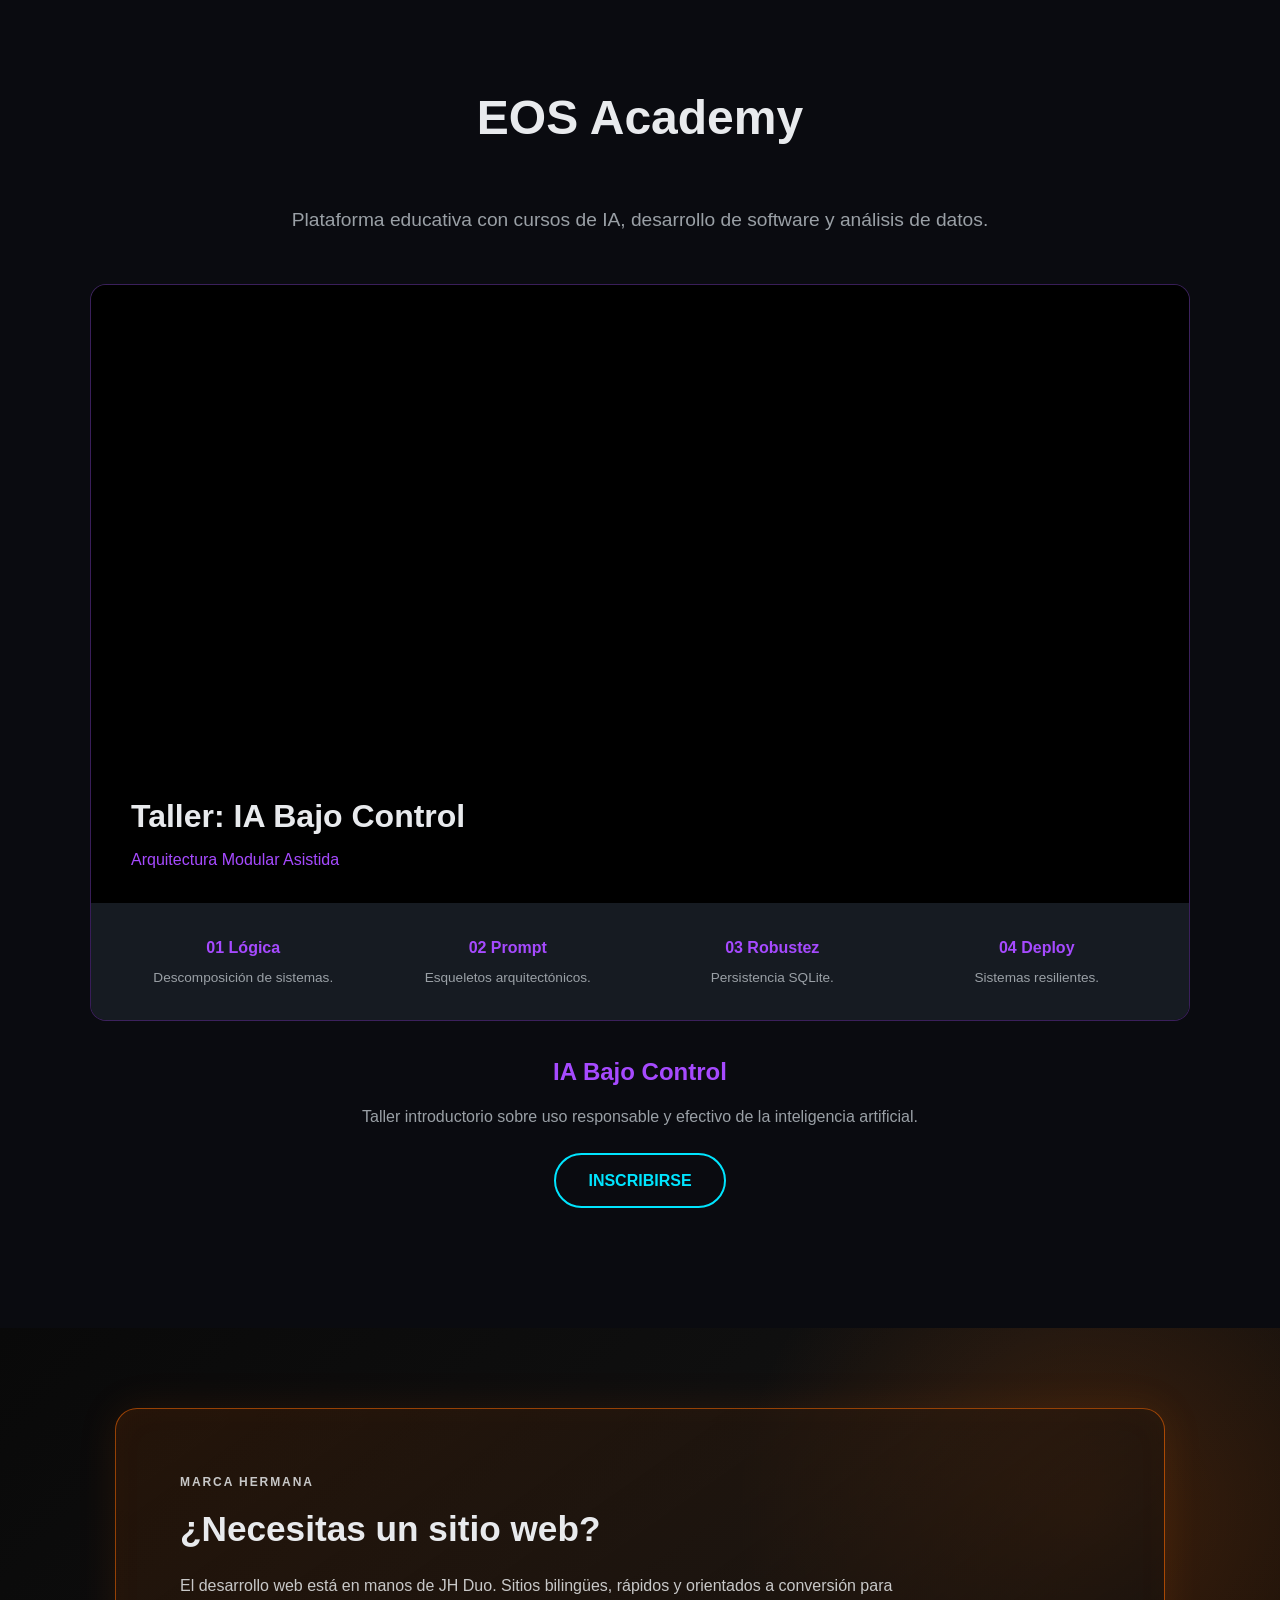
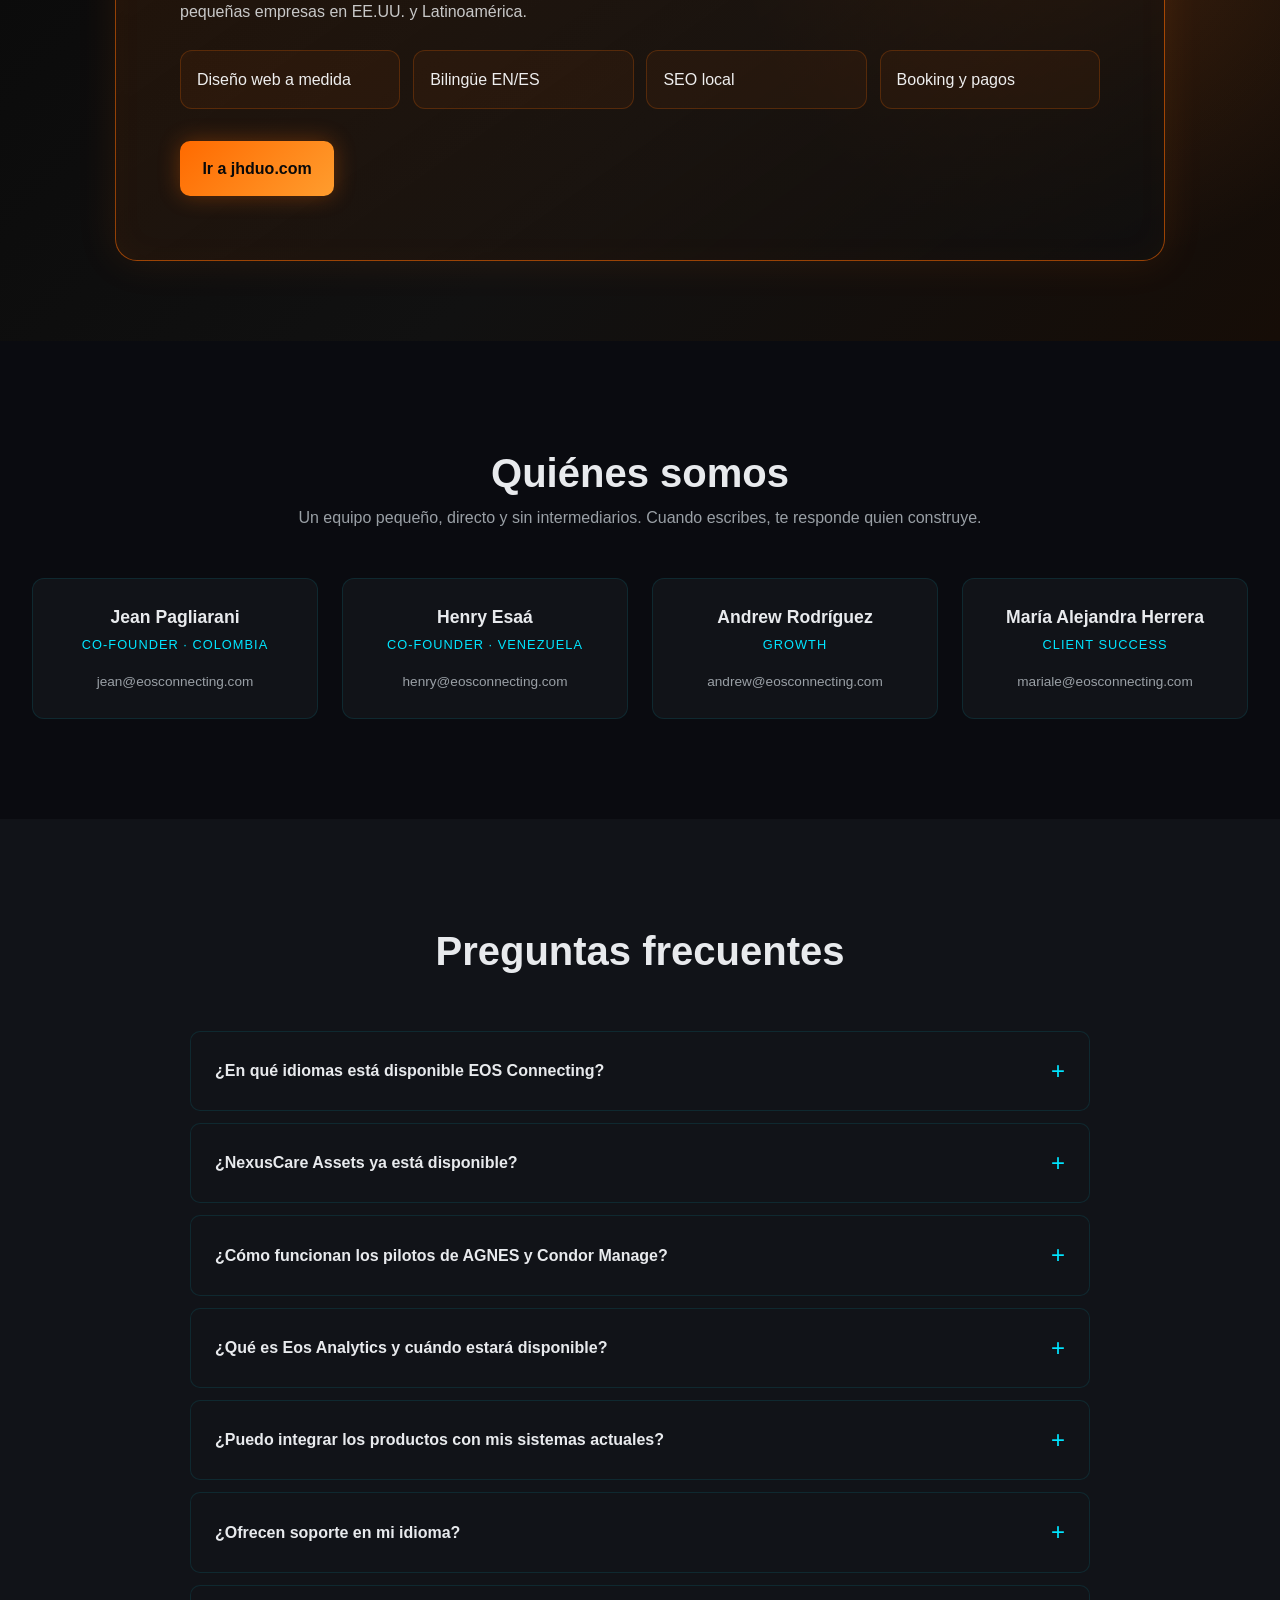
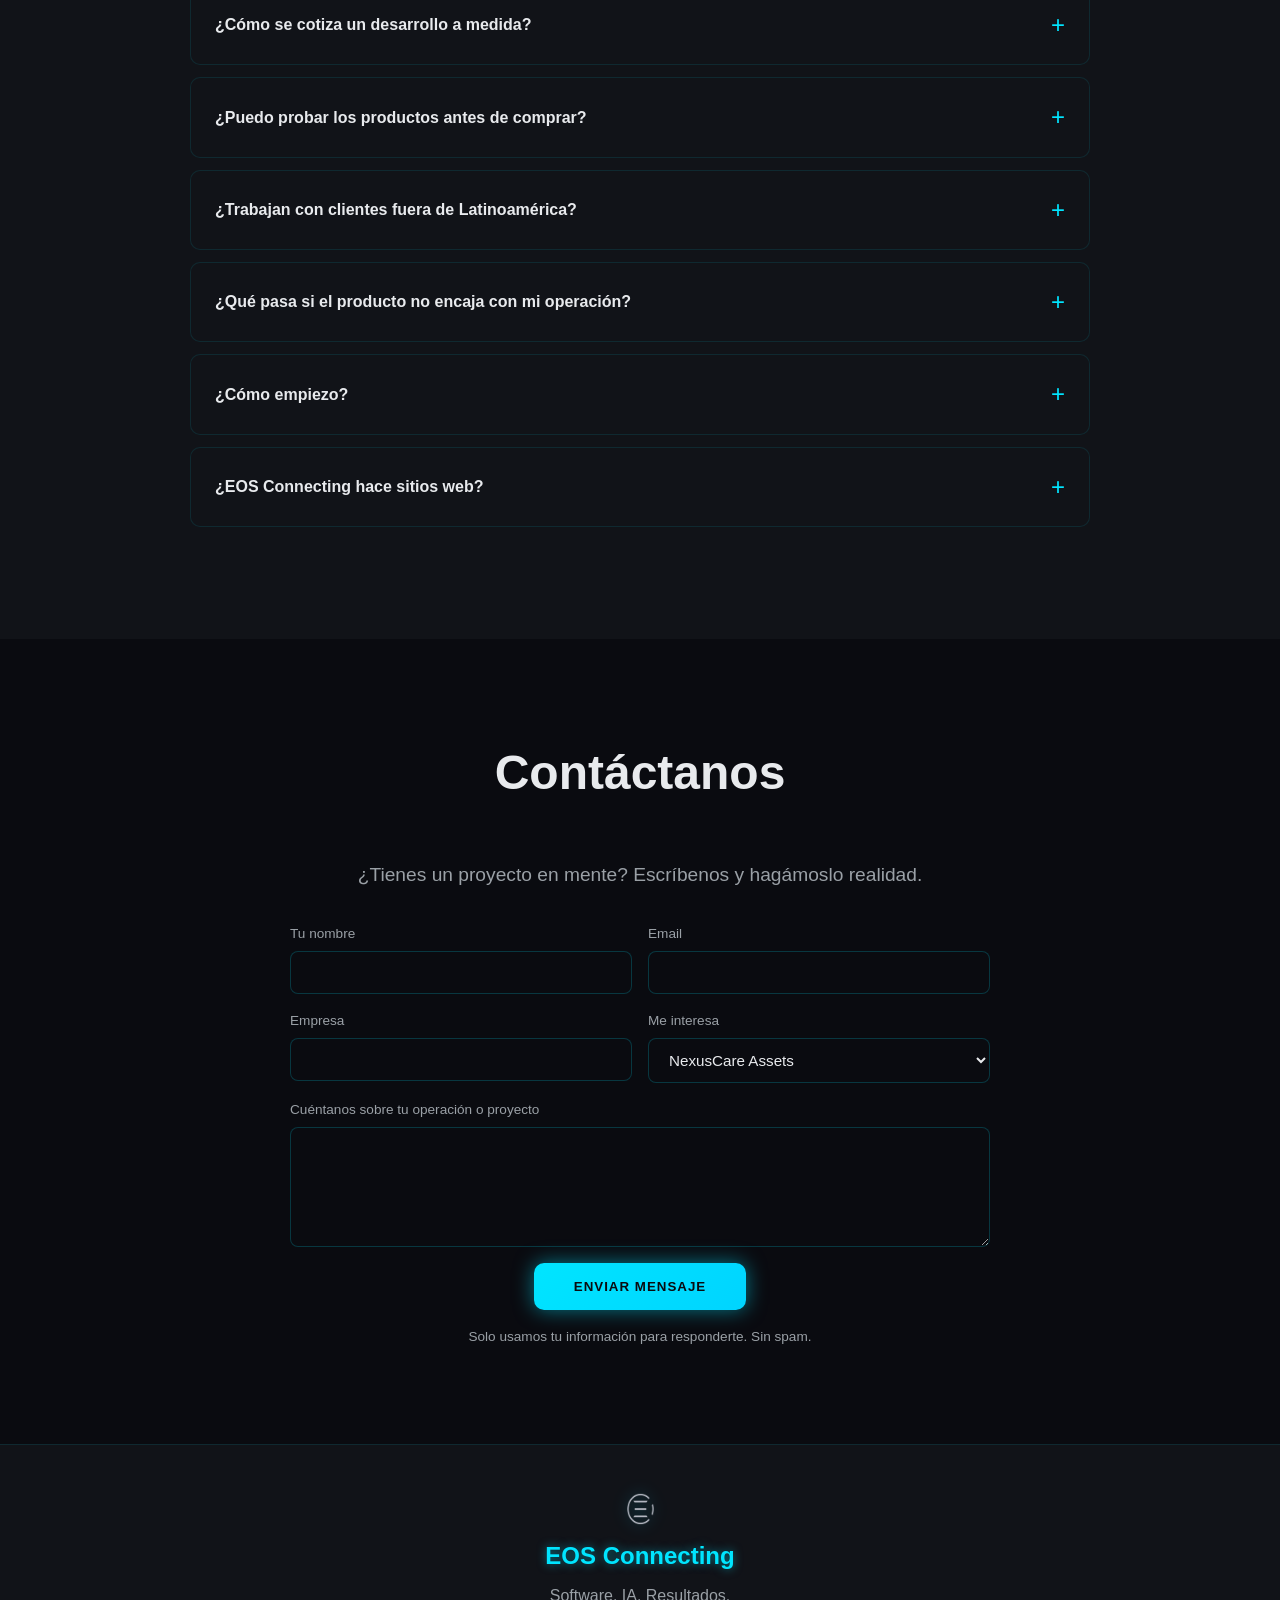
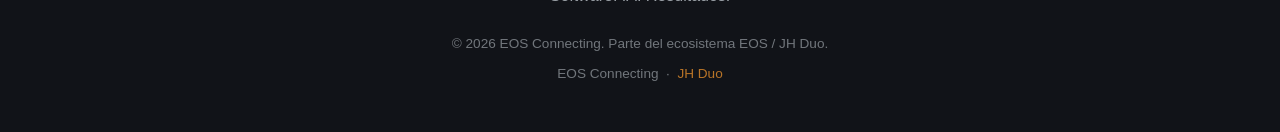
==== commit 638b4b31: "Corrige trust strip, FAQ y elimina seccion ecosistema del home" ====
--- a/index.html
+++ b/index.html
@@ -117,7 +117,7 @@
         <li><a href="#process" class="nav-link" data-i18n="nav.process">Proceso</a></li>
         <li><a href="#academy" class="nav-link" data-i18n="nav.academy">EOS Academy</a></li>
         <li><a href="#jhduo" class="nav-link nav-link--jhduo" data-i18n="nav.jhduo">JH Duo</a></li>
-        <li><a href="#ecosystem" class="nav-link" data-i18n="nav.ecosystem">Ecosistema</a></li>
+        <li><a href="/pages/odyssey.html" class="nav-link" data-i18n="nav.ecosystem">Ecosistema</a></li>
         <li><a href="#contact" class="nav-link" data-i18n="nav.contact">Contacto</a></li>
         <li>
           <select class="lang-select" id="langSelect">
@@ -163,9 +163,9 @@
       <ul>
         <li data-i18n="trust.languages">Disponible en <strong>5 idiomas</strong></li>
         <li data-i18n="trust.production"><strong>Software listo</strong> para producción</li>
-        <li data-i18n="trust.pilots"><strong>Pilotos abiertos</strong> en agro y salud</li>
-        <li data-i18n="trust.experience">Trayectoria <strong>desde 2009</strong></li>
-        <li data-i18n="trust.founders">Soporte directo de los <strong>founders</strong></li>
+        <li data-i18n="trust.pilots"><strong>Pilotos abiertos</strong> en agro y proptech</li>
+        <li data-i18n="trust.nexusLang"><strong>NexusCare</strong> en 8 idiomas</li>
+        <li data-i18n="trust.ownProducts"><strong>Productos propios</strong>, no plantillas</li>
       </ul>
     </div>
   </section>
@@ -407,7 +407,7 @@
       <div class="faq-list">
         <details class="faq-item">
           <summary data-i18n="faq.q1">¿En qué idiomas está disponible EOS Connecting?</summary>
-          <div class="answer" data-i18n="faq.a1">El sitio y los productos están disponibles en español, inglés, alemán, portugués e italiano.</div>
+          <div class="answer" data-i18n="faq.a1">El sitio está disponible en español, inglés, alemán, portugués e italiano. NexusCare Assets, además, está disponible en chino, francés y árabe.</div>
         </details>
         <details class="faq-item">
           <summary data-i18n="faq.q2">¿NexusCare Assets ya está disponible?</summary>
@@ -419,7 +419,7 @@
         </details>
         <details class="faq-item">
           <summary data-i18n="faq.q4">¿Qué es Eos Analytics y cuándo estará disponible?</summary>
-          <div class="answer" data-i18n="faq.a4">Eos Analytics es nuestra suite de análisis y visualización de datos. Actualmente está en validación con especialistas.</div>
+          <div class="answer" data-i18n="faq.a4">Eos Analytics es nuestra suite de análisis y visualización de datos. Actualmente está en validación con especialistas y es de uso exclusivo del personal de EOS.</div>
         </details>
         <details class="faq-item">
           <summary data-i18n="faq.q5">¿Puedo integrar los productos con mis sistemas actuales?</summary>
@@ -434,8 +434,8 @@
           <div class="answer" data-i18n="faq.a7">Cada proyecto se cotiza según alcance, complejidad e integraciones. Escríbenos con el contexto y te damos una propuesta clara.</div>
         </details>
         <details class="faq-item">
-          <summary data-i18n="faq.q8">¿Los datos están seguros?</summary>
-          <div class="answer" data-i18n="faq.a8">Sí. Usamos cifrado en tránsito, respaldos regulares y control de accesos.</div>
+          <summary data-i18n="faq.q8">¿Puedo probar los productos antes de comprar?</summary>
+          <div class="answer" data-i18n="faq.a8">Sí. NexusCare Assets tiene 15 días de prueba gratuita. AGNES y Condor Manage son gratuitos durante el piloto y la beta, a cambio de feedback estructurado.</div>
         </details>
         <details class="faq-item">
           <summary data-i18n="faq.q9">¿Trabajan con clientes fuera de Latinoamérica?</summary>
@@ -451,51 +451,8 @@
         </details>
         <details class="faq-item">
           <summary data-i18n="faq.q12">¿EOS Connecting hace sitios web?</summary>
-          <div class="answer" data-i18n="faq.a12">No. El desarrollo web está en manos de JH Duo, nuestra marca hermana. Si necesitas una web, te derivamos directamente.</div>
-        </details>
-      </div>
-    </div>
-  </section>
-
-  <!-- Ecosystem -->
-  <section id="ecosystem" class="ecosystem ecosystem-full">
-    <div class="container">
-      <h2 style="text-align:center; margin-bottom:2.5rem;">
-        <a href="/pages/odyssey.html" style="color:var(--cyan); text-decoration:none;" data-i18n="ecosystem.title">Odyssey Ecosystem</a>
-      </h2>
-
-      <div class="logos-grid">
-        <div class="ecosystem-item">
-          <span class="badge badge-agro" data-i18n="ecosystem.badge.dev">DESARROLLO</span>
-          <a href="/pages/developing.html">
-            <img src="/assets/images/developing.jpg" alt="EOS Developing" class="ecosystem-logo">
-          </a>
-          <p><a href="/pages/developing.html" style="color:inherit; text-decoration:none;">EOS Developing</a></p>
-        </div>
-
-        <div class="ecosystem-item">
-          <span class="badge badge-health" data-i18n="ecosystem.badge.academy">FORMACIÓN</span>
-          <a href="/pages/academy.html">
-            <img src="/assets/images/academy.jpg" alt="EOS Academy" class="ecosystem-logo">
-          </a>
-          <p><a href="/pages/academy.html" style="color:inherit; text-decoration:none;">EOS Academy</a></p>
-        </div>
-
-        <div class="ecosystem-item">
-          <span class="badge badge-events" data-i18n="ecosystem.badge.events">EVENTOS</span>
-          <a href="/pages/odtrek.html">
-            <img src="/assets/images/odtrek.jpg" alt="Eventos EOS" class="ecosystem-logo">
-          </a>
-          <p><a href="/pages/odtrek.html" style="color:inherit; text-decoration:none;">Eventos EOS</a></p>
-        </div>
-
-        <div class="ecosystem-item">
-          <span class="badge badge-gaming" data-i18n="ecosystem.badge.culture">CULTURA</span>
-          <a href="/pages/knots-and-blades.html">
-            <img src="/assets/images/knb.jpg" alt="Knots & Blades" class="ecosystem-logo">
-          </a>
-          <p><a href="/pages/knots-and-blades.html" style="color:inherit; text-decoration:none;">Knots & Blades</a></p>
-        </div>
+          <div class="answer" data-i18n="faq.a12">No. El desarrollo web está en manos de <a href="https://www.jhduo.com" target="_blank" rel="noopener noreferrer" style="color: var(--jh-orange-2);">JH Duo</a>, nuestra marca hermana. Si necesitas una web, te derivamos directamente.</div>
+        </details>
       </div>
     </div>
   </section>
--- a/css/animations.css
+++ b/css/animations.css
@@ -22,13 +22,4 @@
 .reveal.is-visible {
   opacity: 1;
   transform: translateY(0);
-}
-
-/* Accesibilidad */
-@media (prefers-reduced-motion: reduce) {
-  *, *::before, *::after {
-    animation-duration: 0.01ms !important;
-    transition-duration: 0.01ms !important;
-    scroll-behavior: auto !important;
-  }
 }
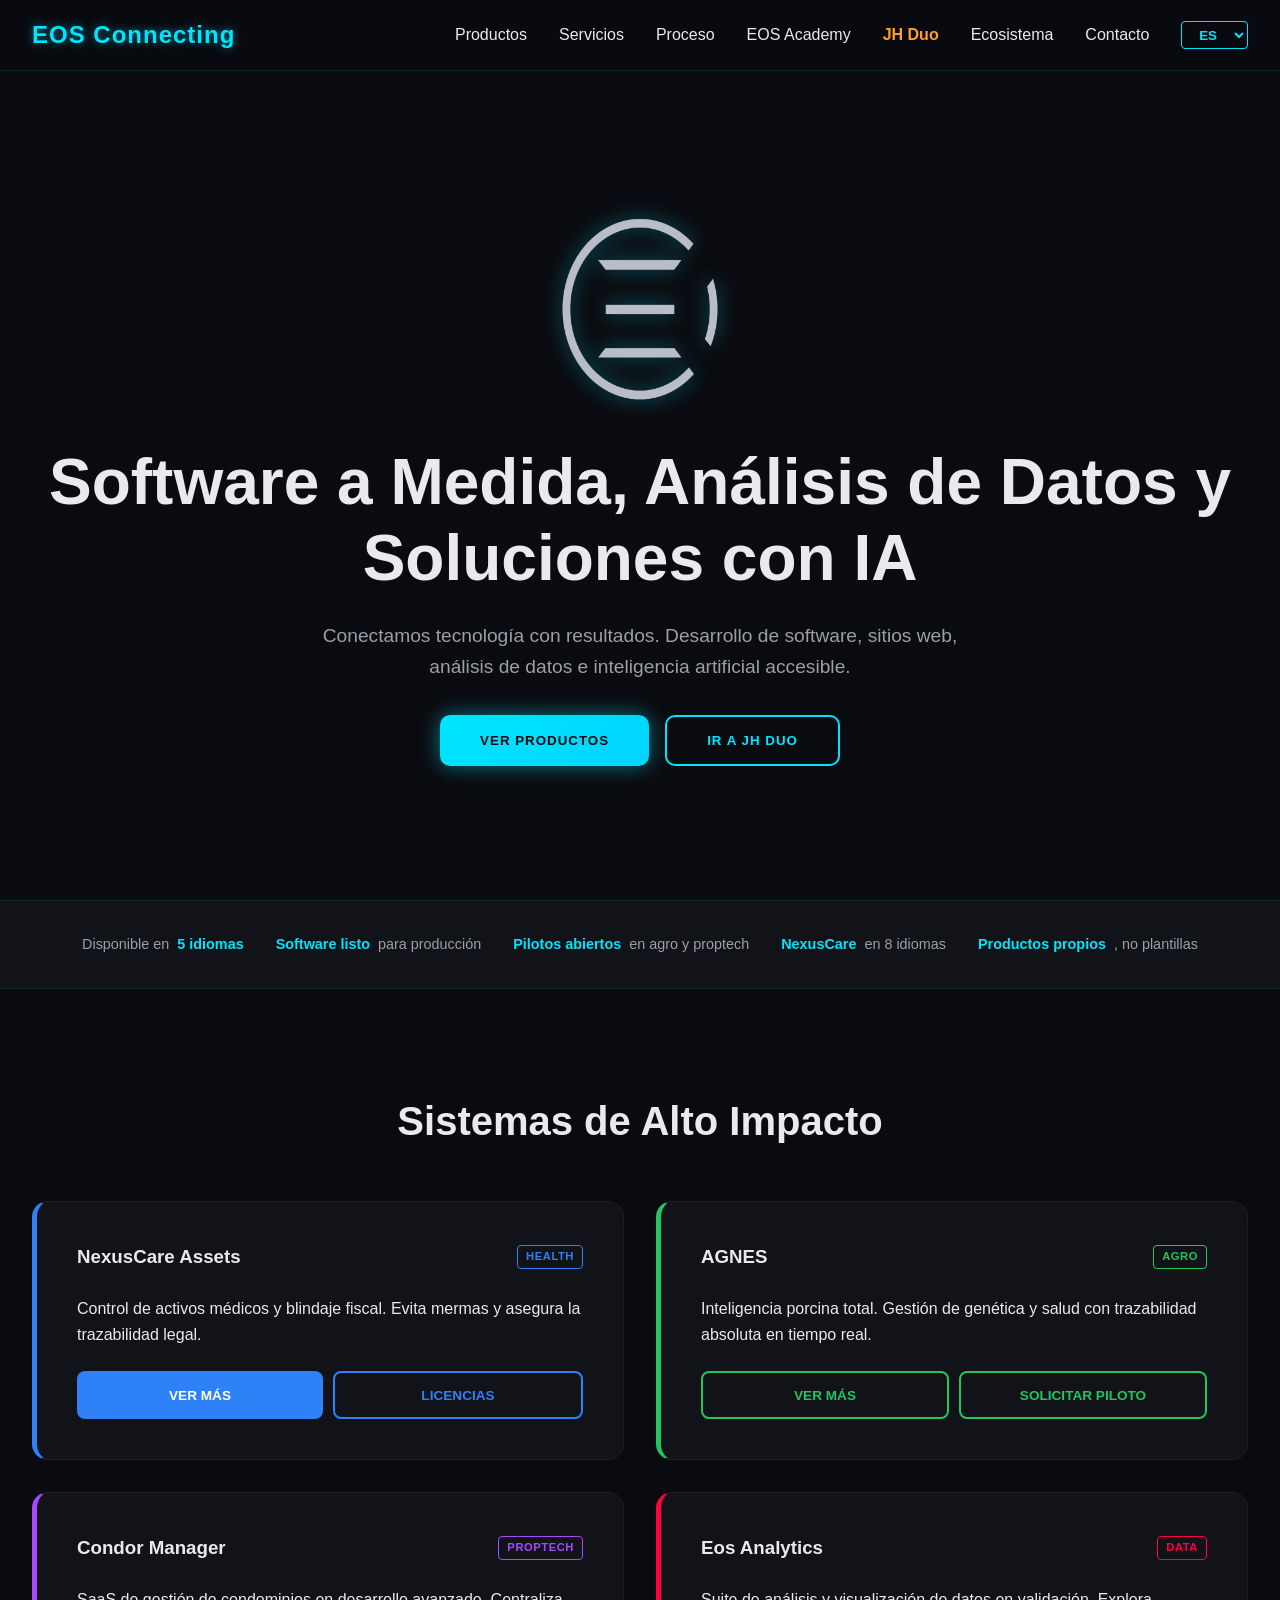
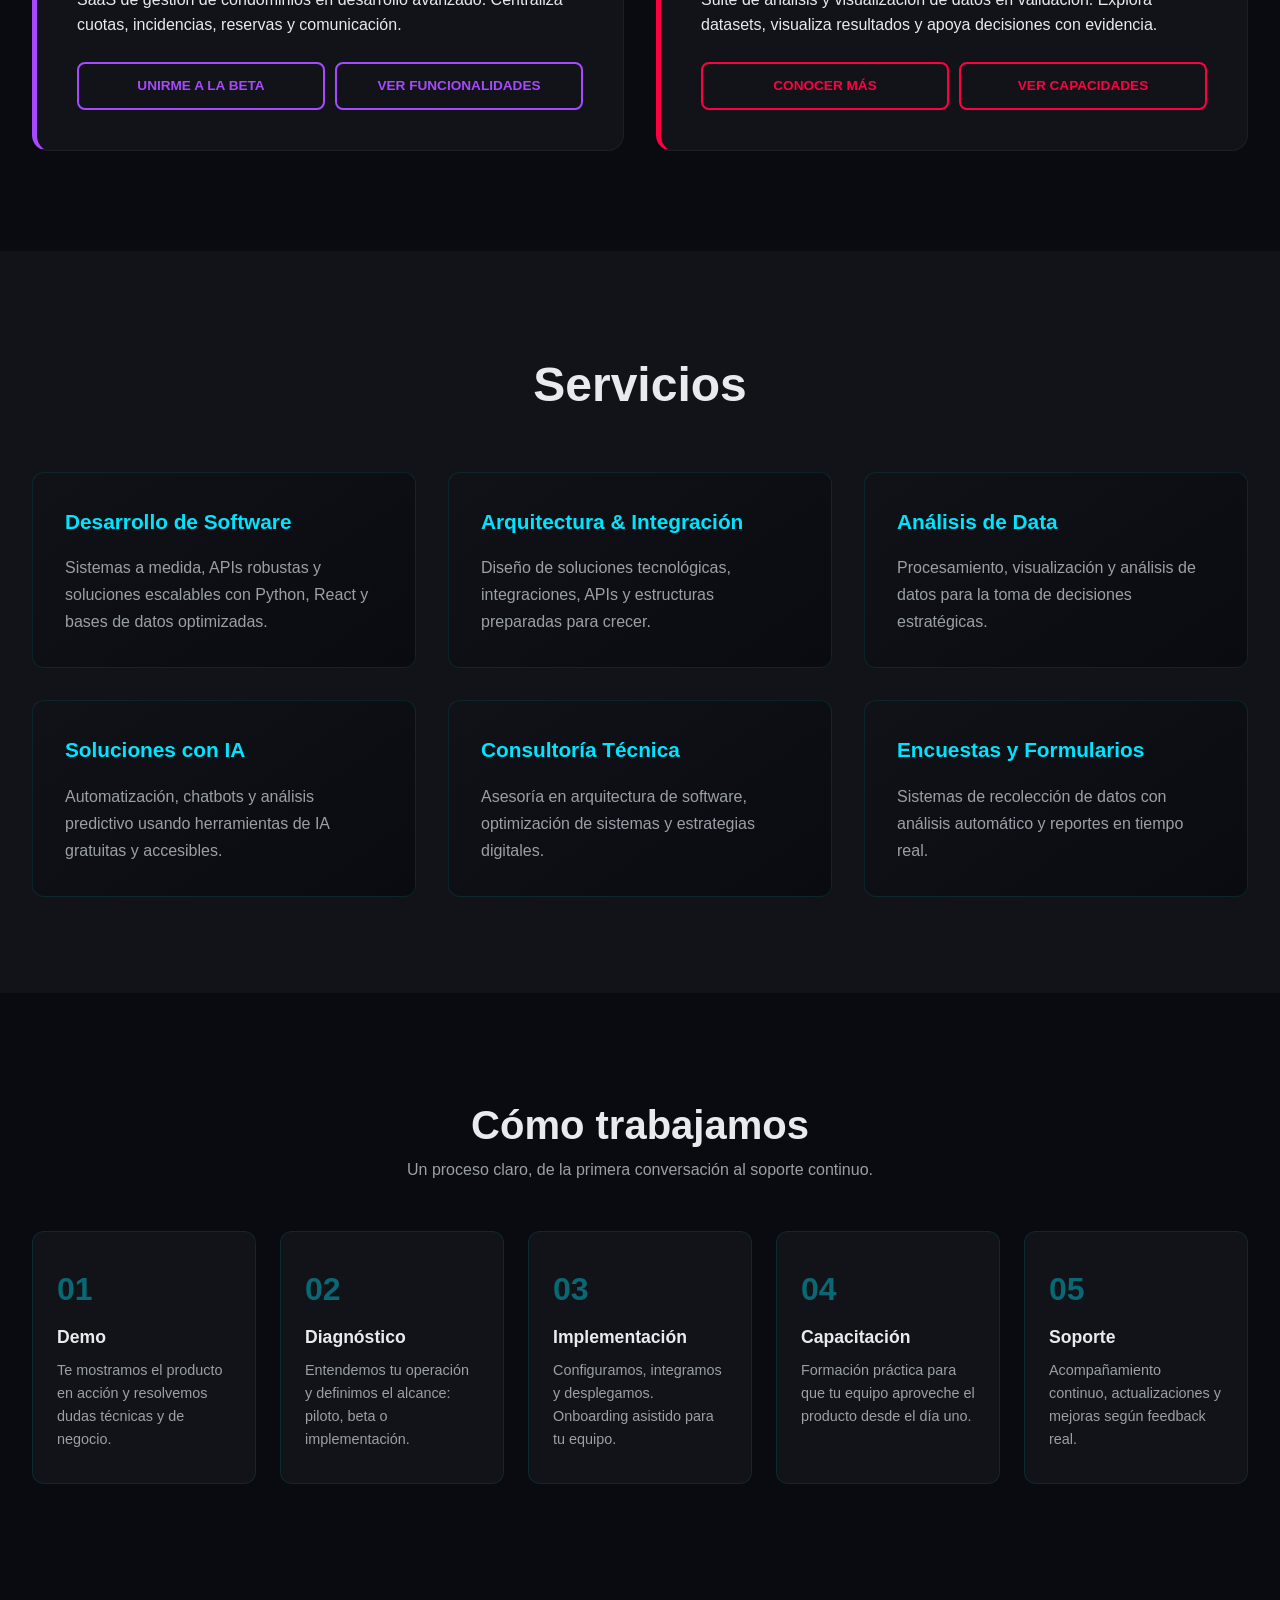
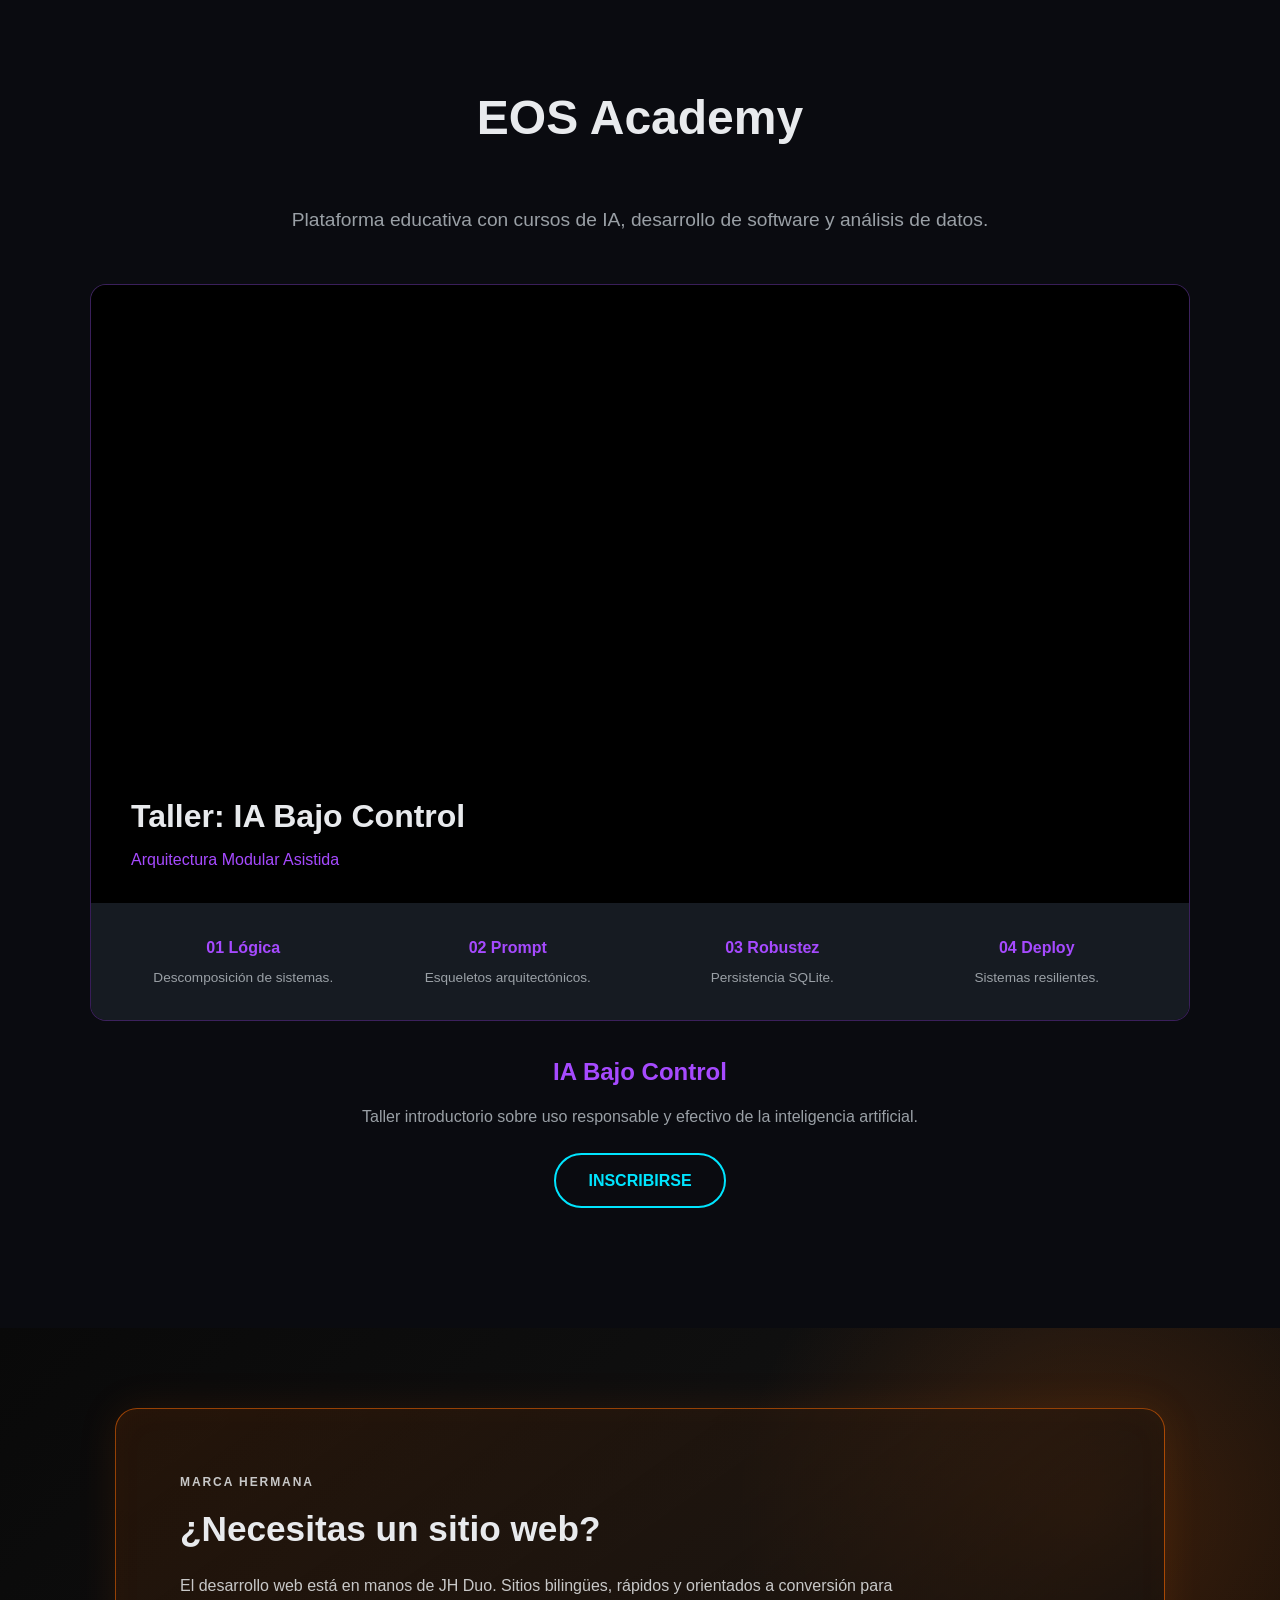
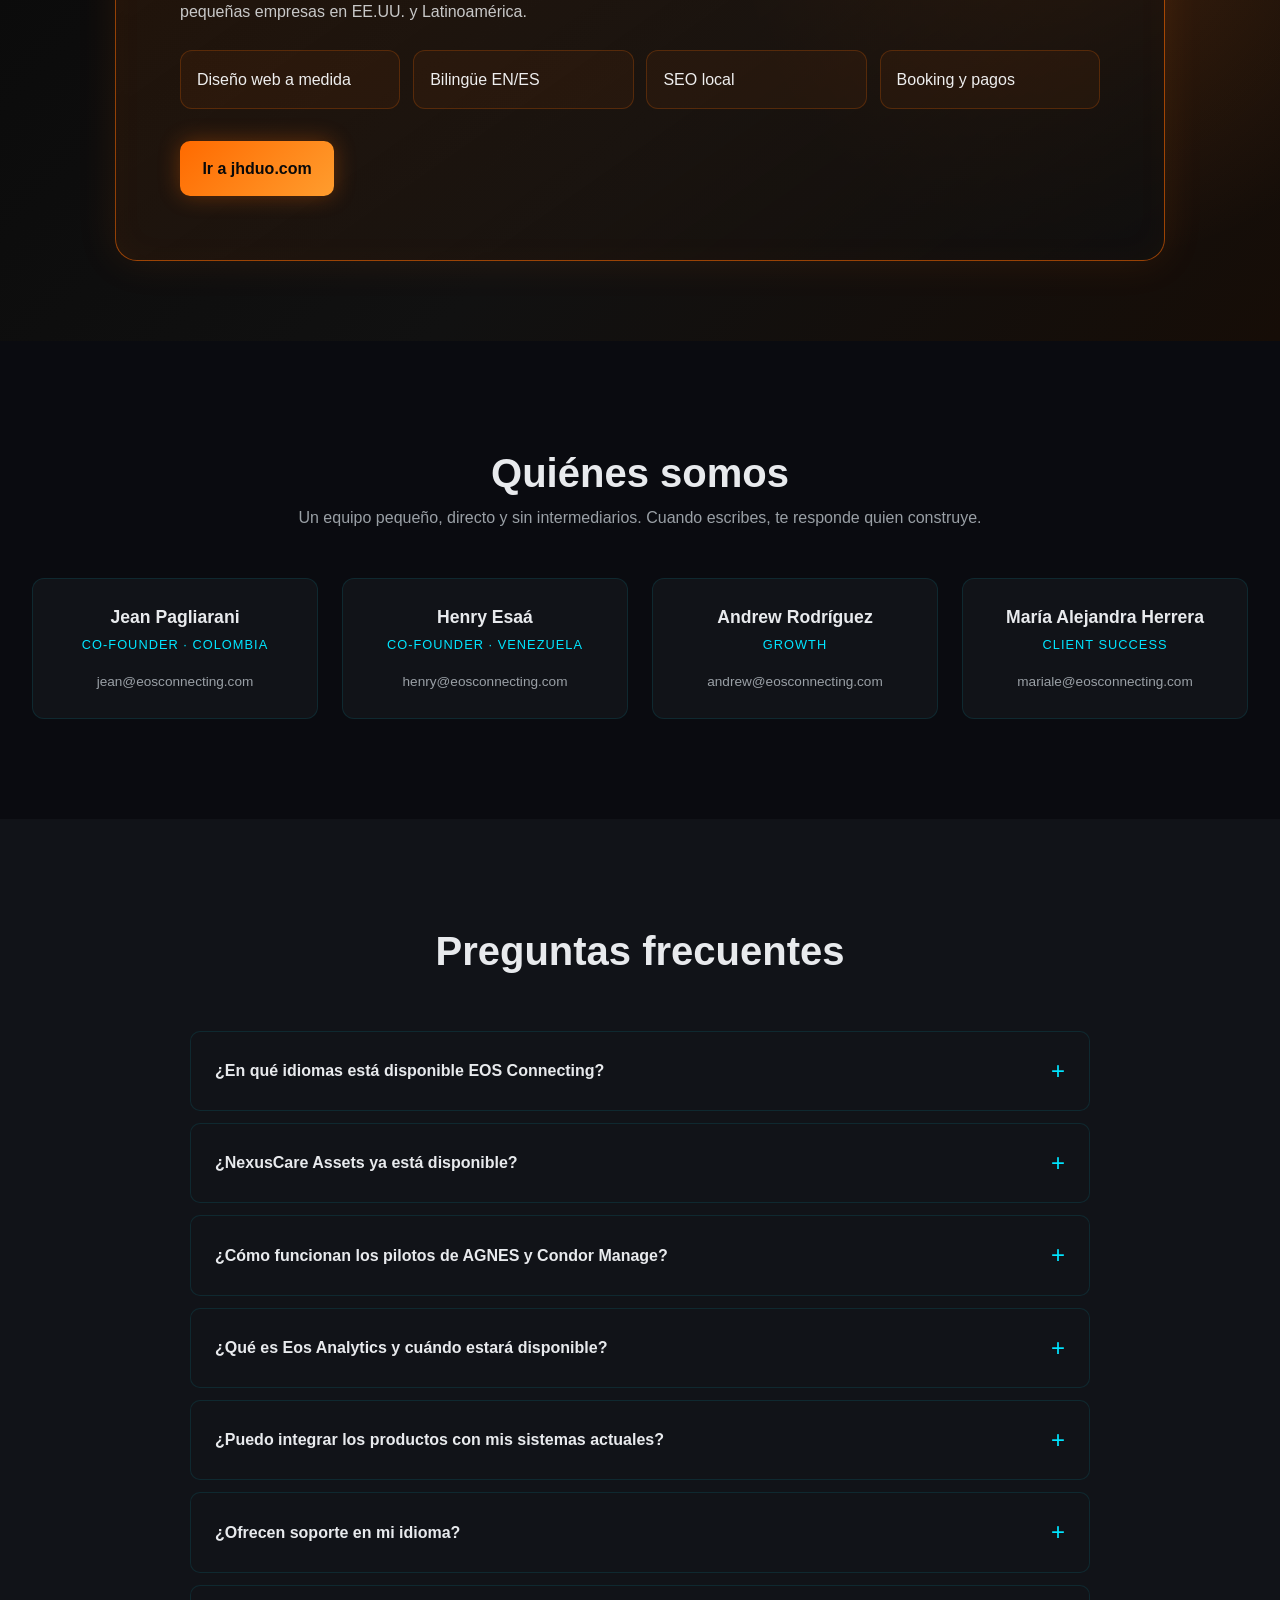
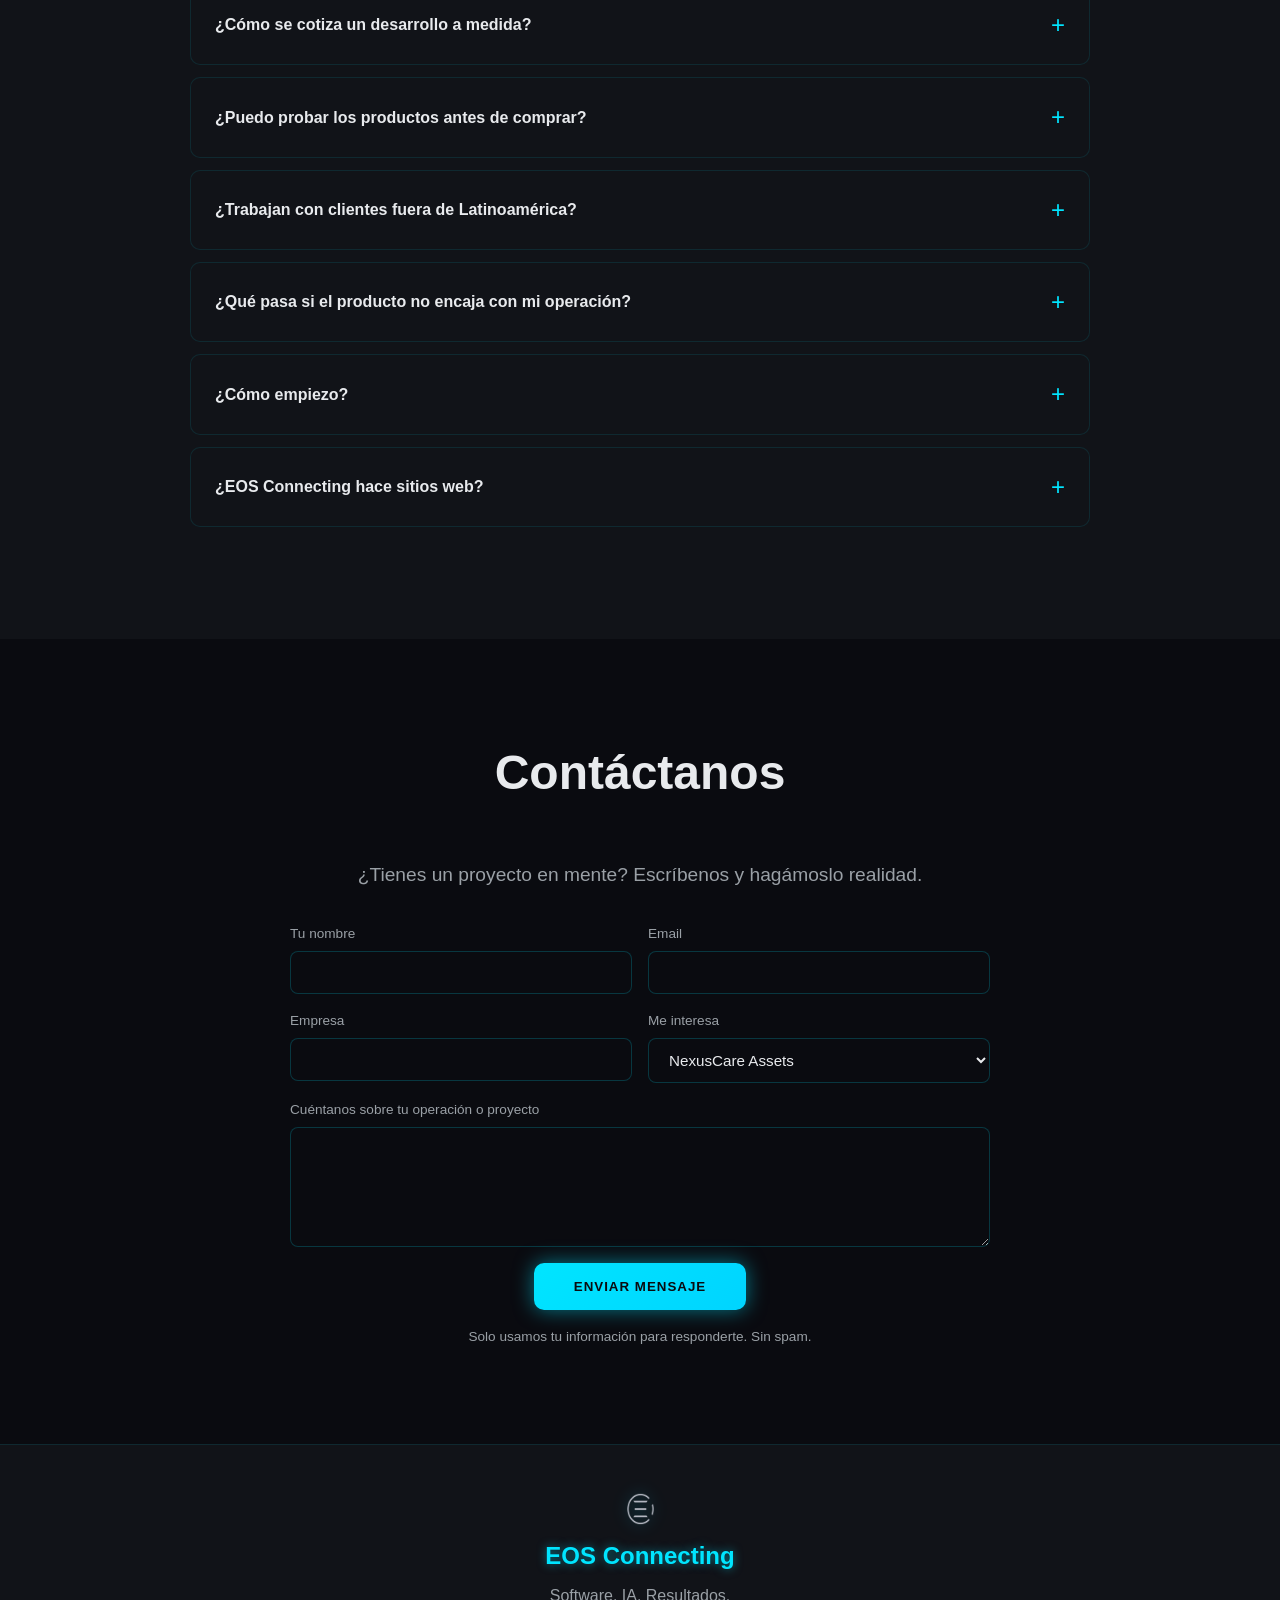
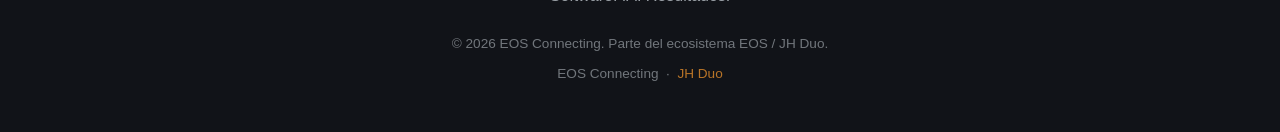
==== commit b3502a01: "Renombra Condor Manage a Condor Manager" ====
--- a/index.html
+++ b/index.html
@@ -203,10 +203,10 @@
           </div>
         </div>
 
-        <!-- Condor Manage (beta) -->
+        <!-- Condor Manager (beta) -->
         <div class="card condor-card">
           <div style="display:flex; justify-content:space-between; align-items:center; margin-bottom:1.5rem;">
-            <h3><a href="/pages/condor-manage.html" style="color:inherit; text-decoration:none;" data-i18n="products.condor.title">Condor Manage</a></h3>
+            <h3><a href="/pages/condor-manage.html" style="color:inherit; text-decoration:none;" data-i18n="products.condor.title">Condor Manager</a></h3>
             <span class="product-badge condor-badge" data-i18n="products.condor.badge">PROPTECH</span>
           </div>
           <p data-i18n="products.condor.desc">SaaS de gestión de condominios en desarrollo avanzado. Centraliza cuotas, incidencias, reservas y comunicación.</p>
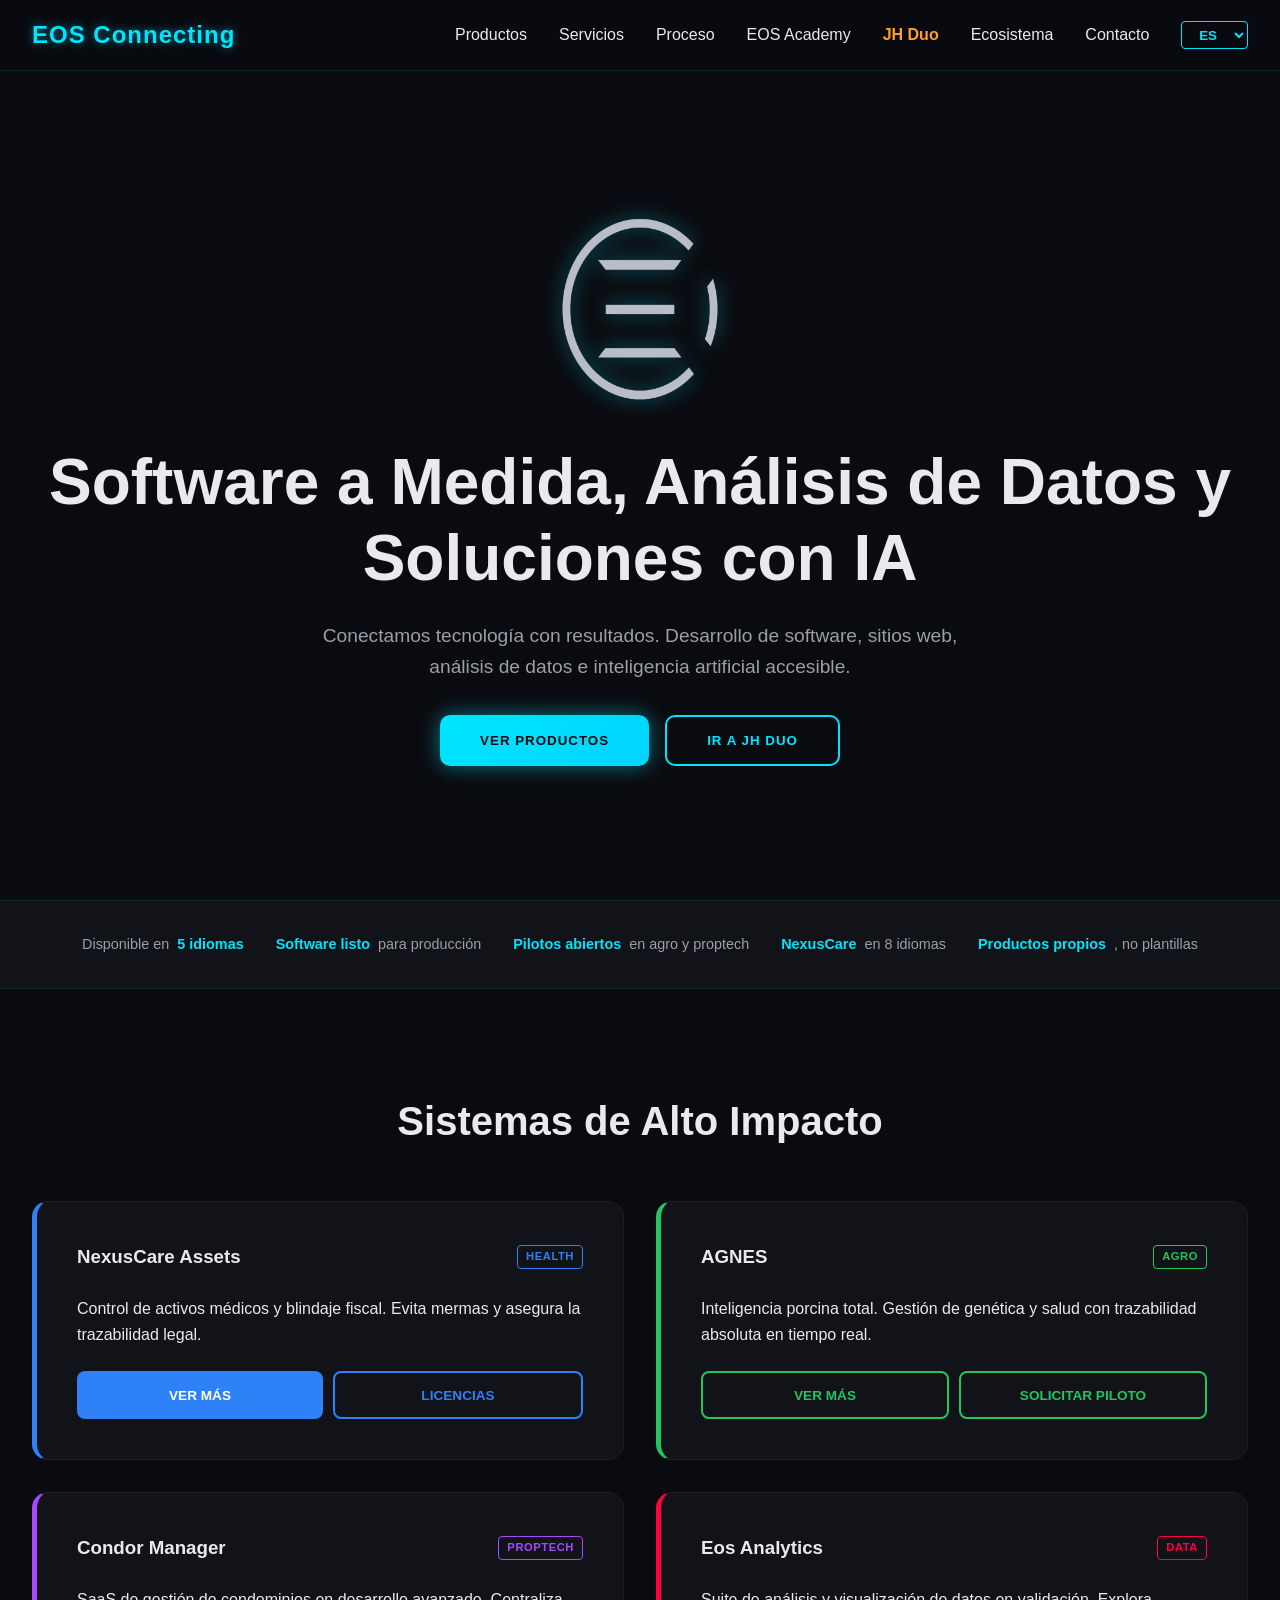
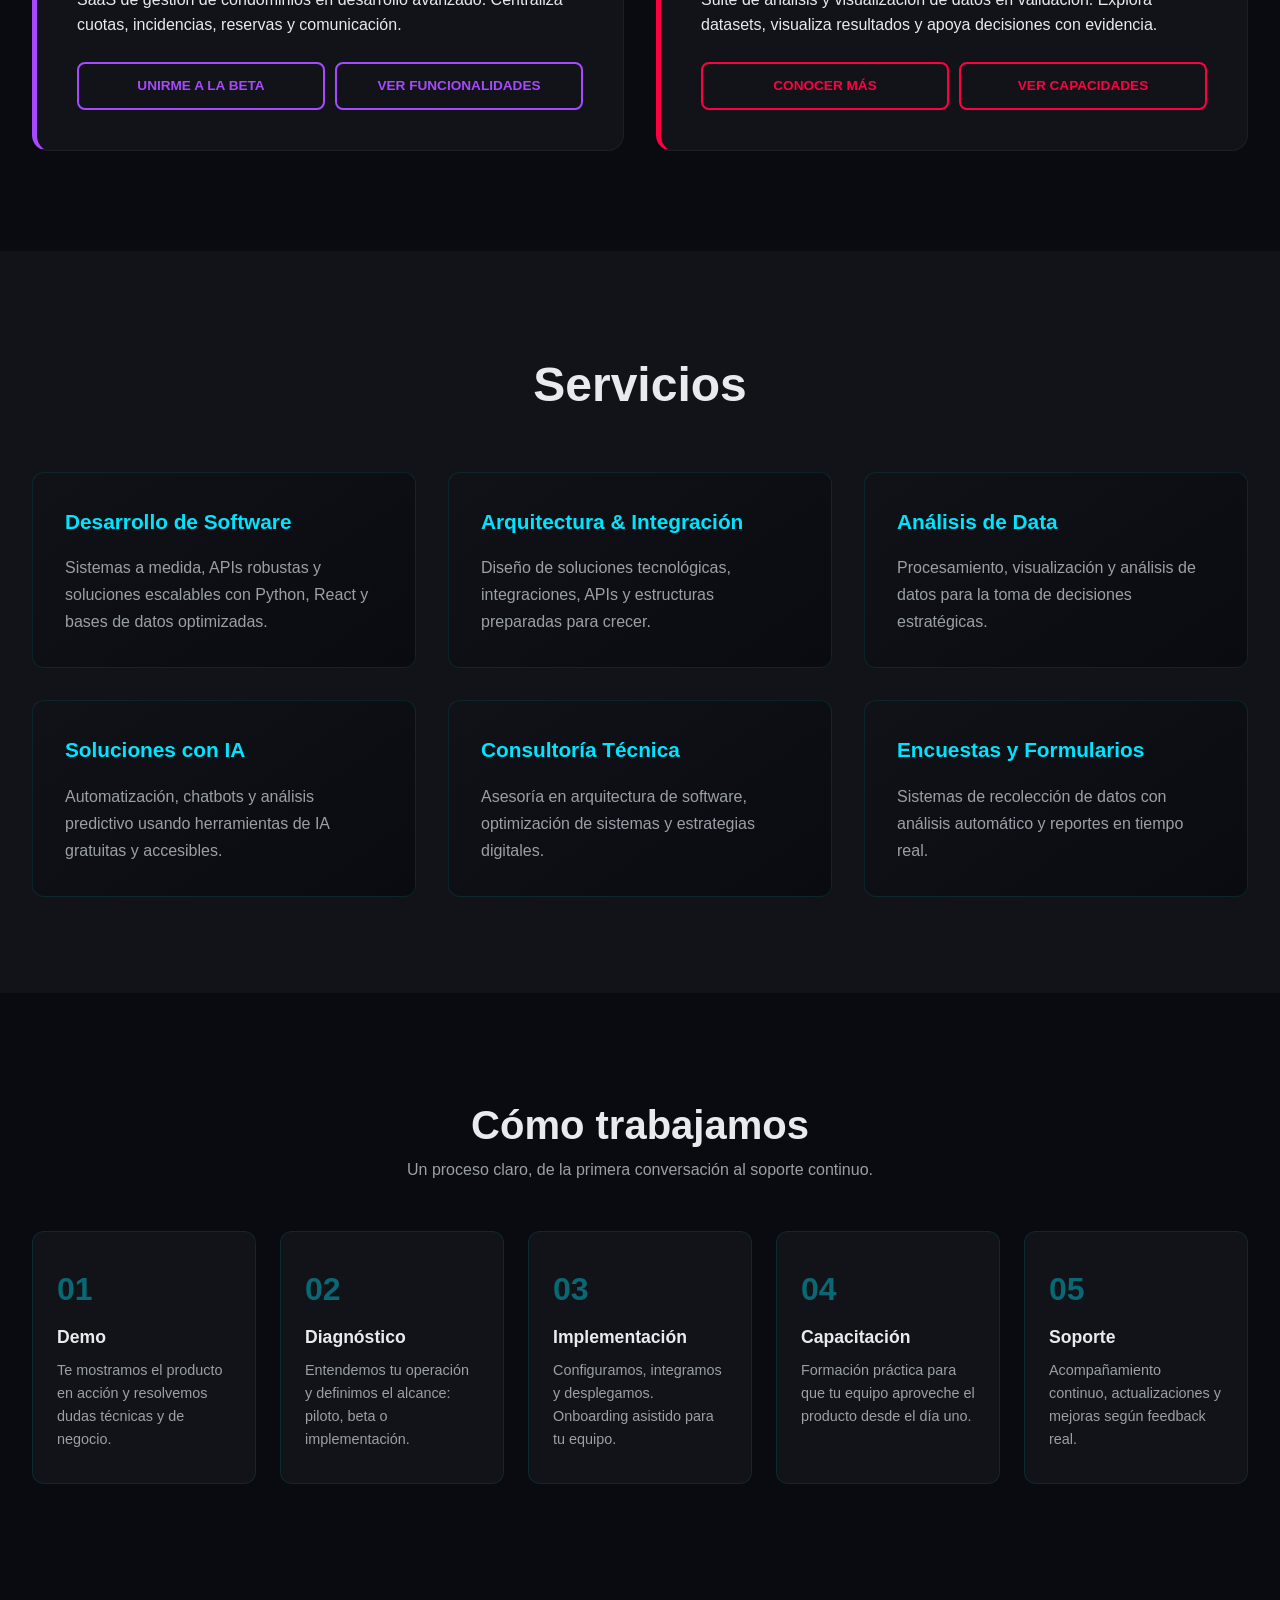
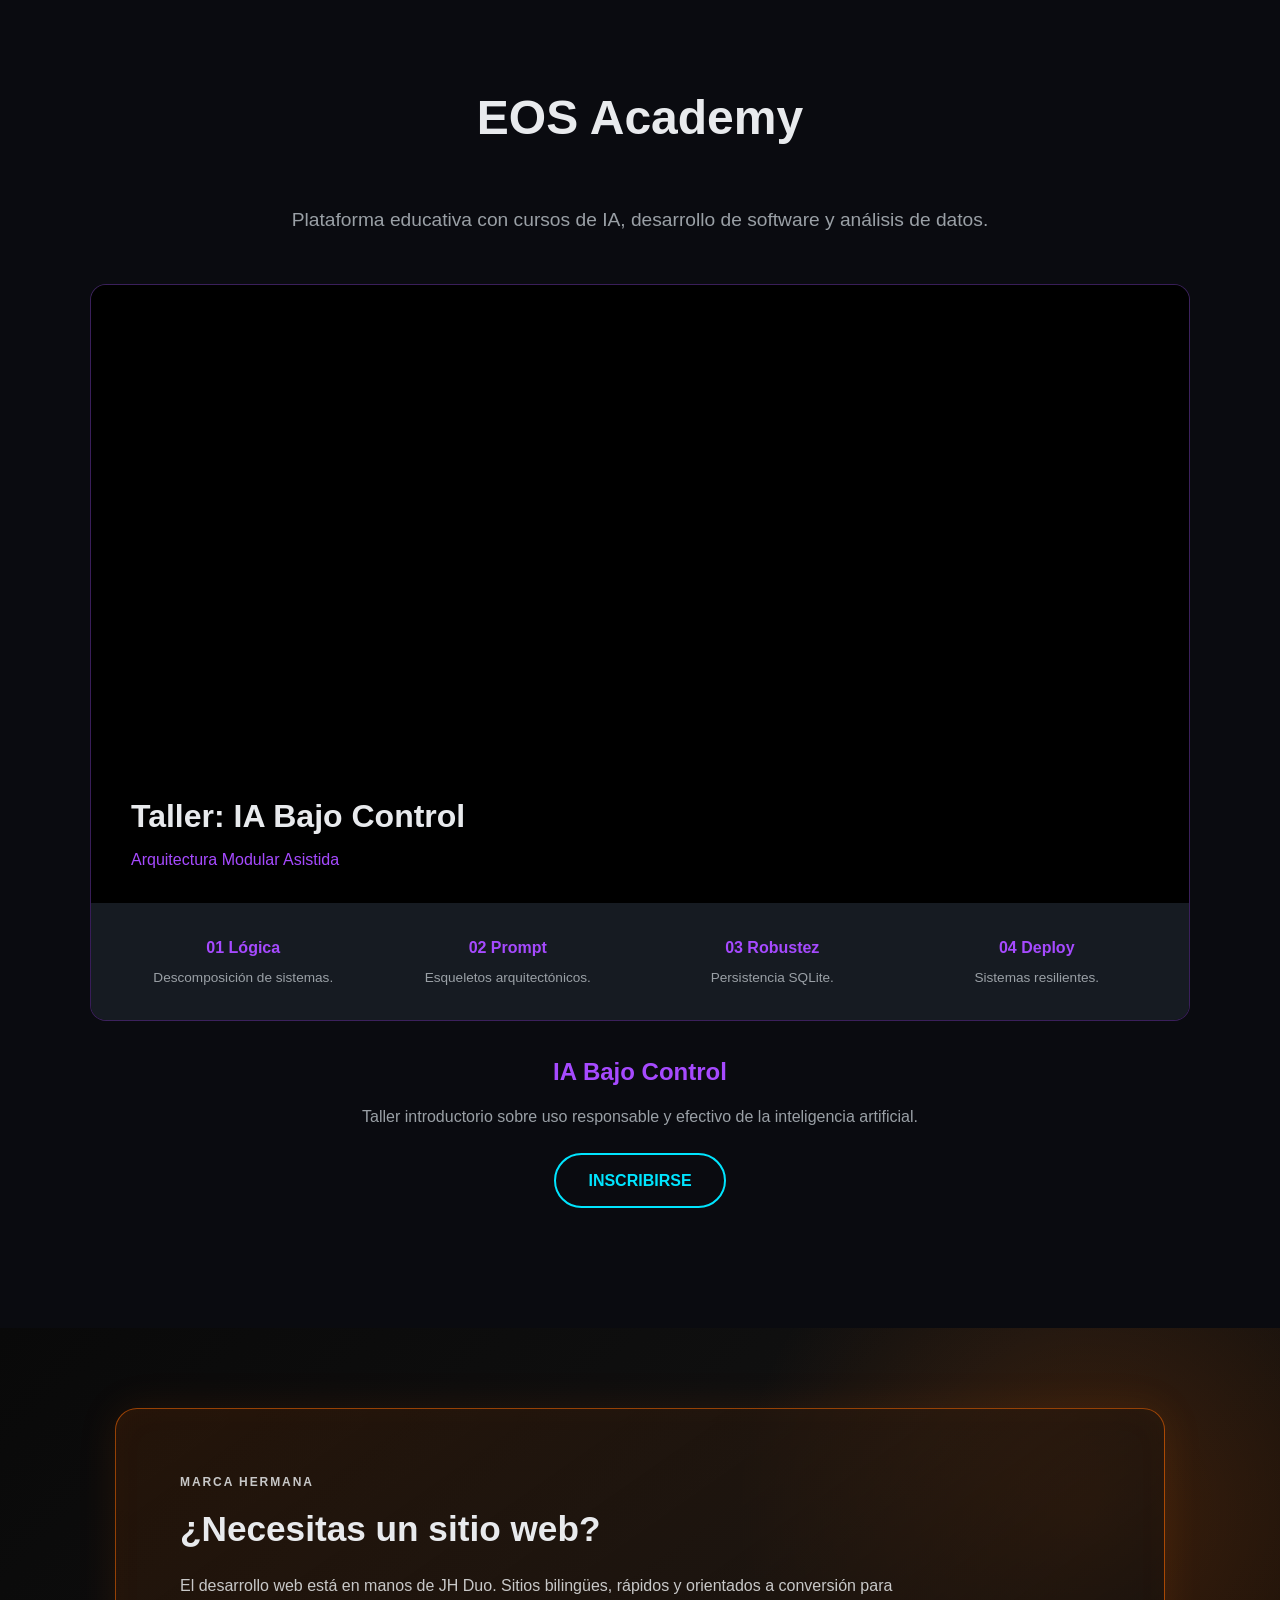
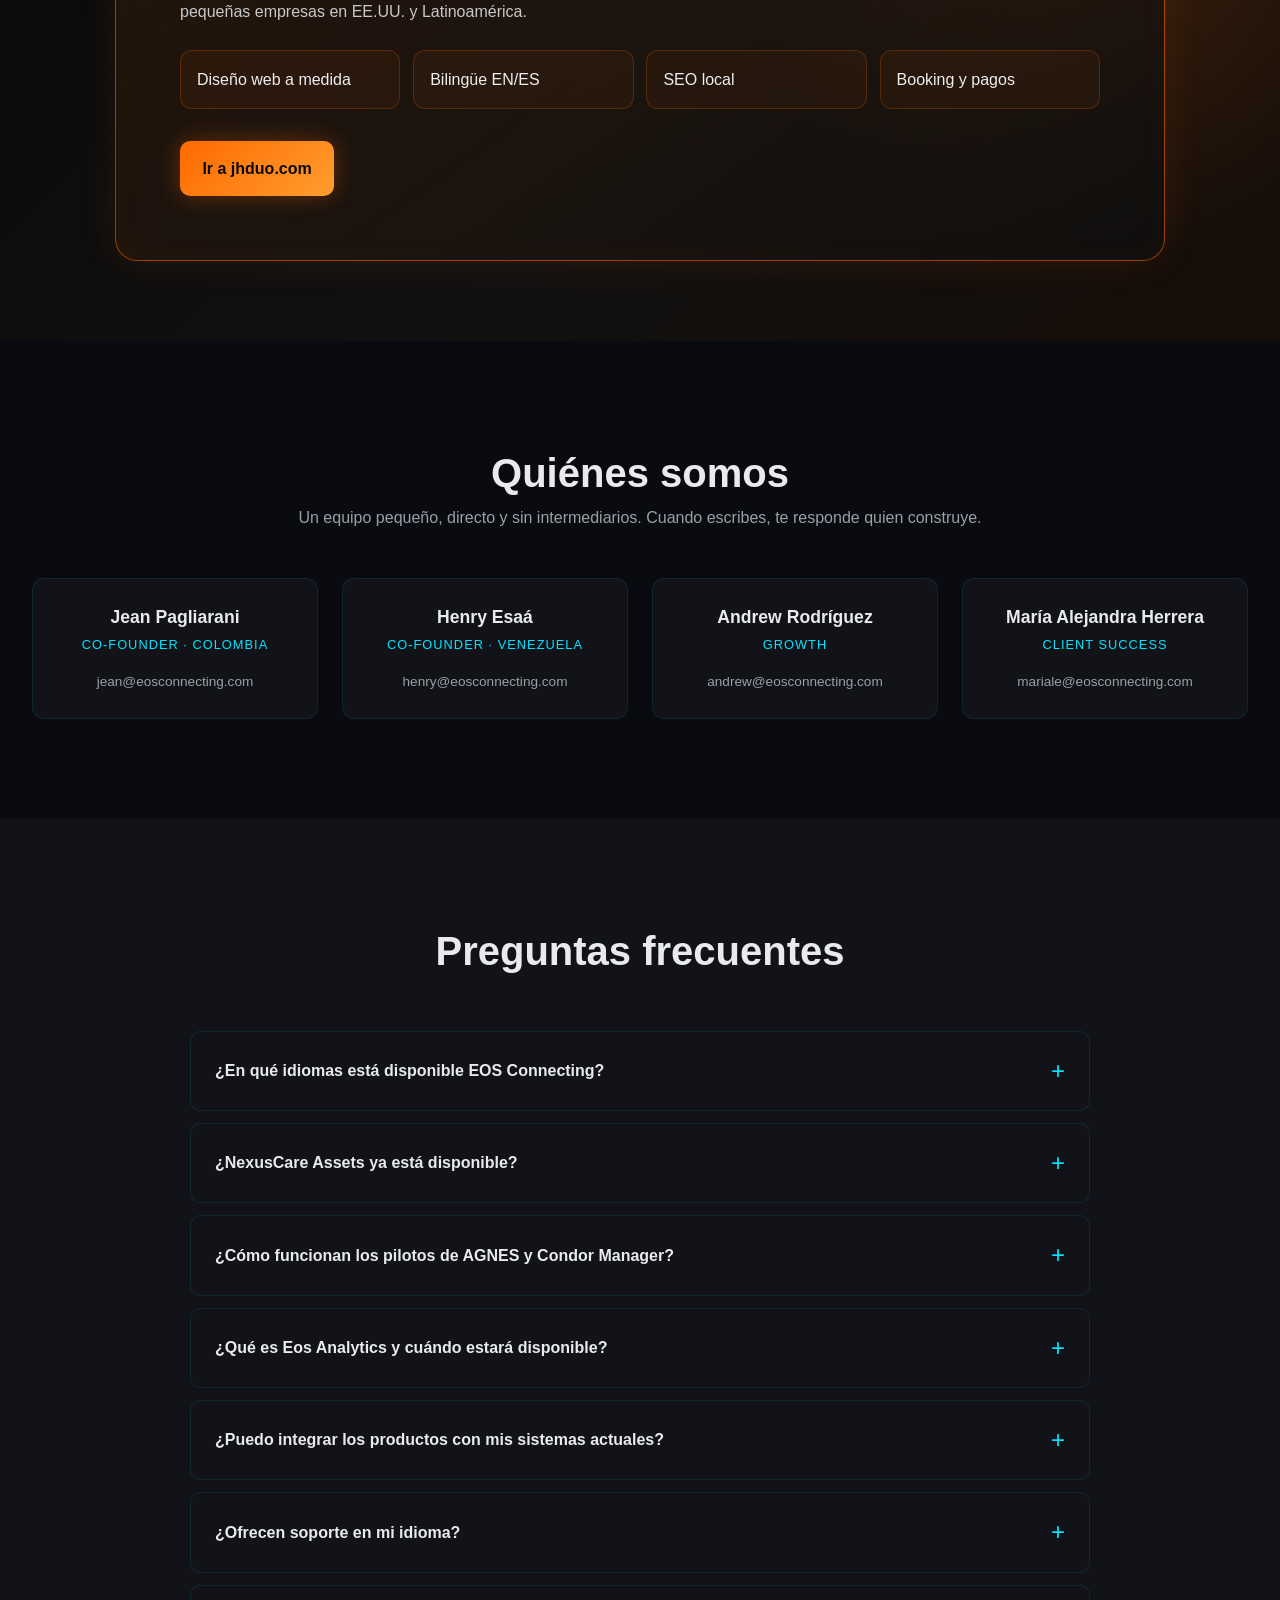
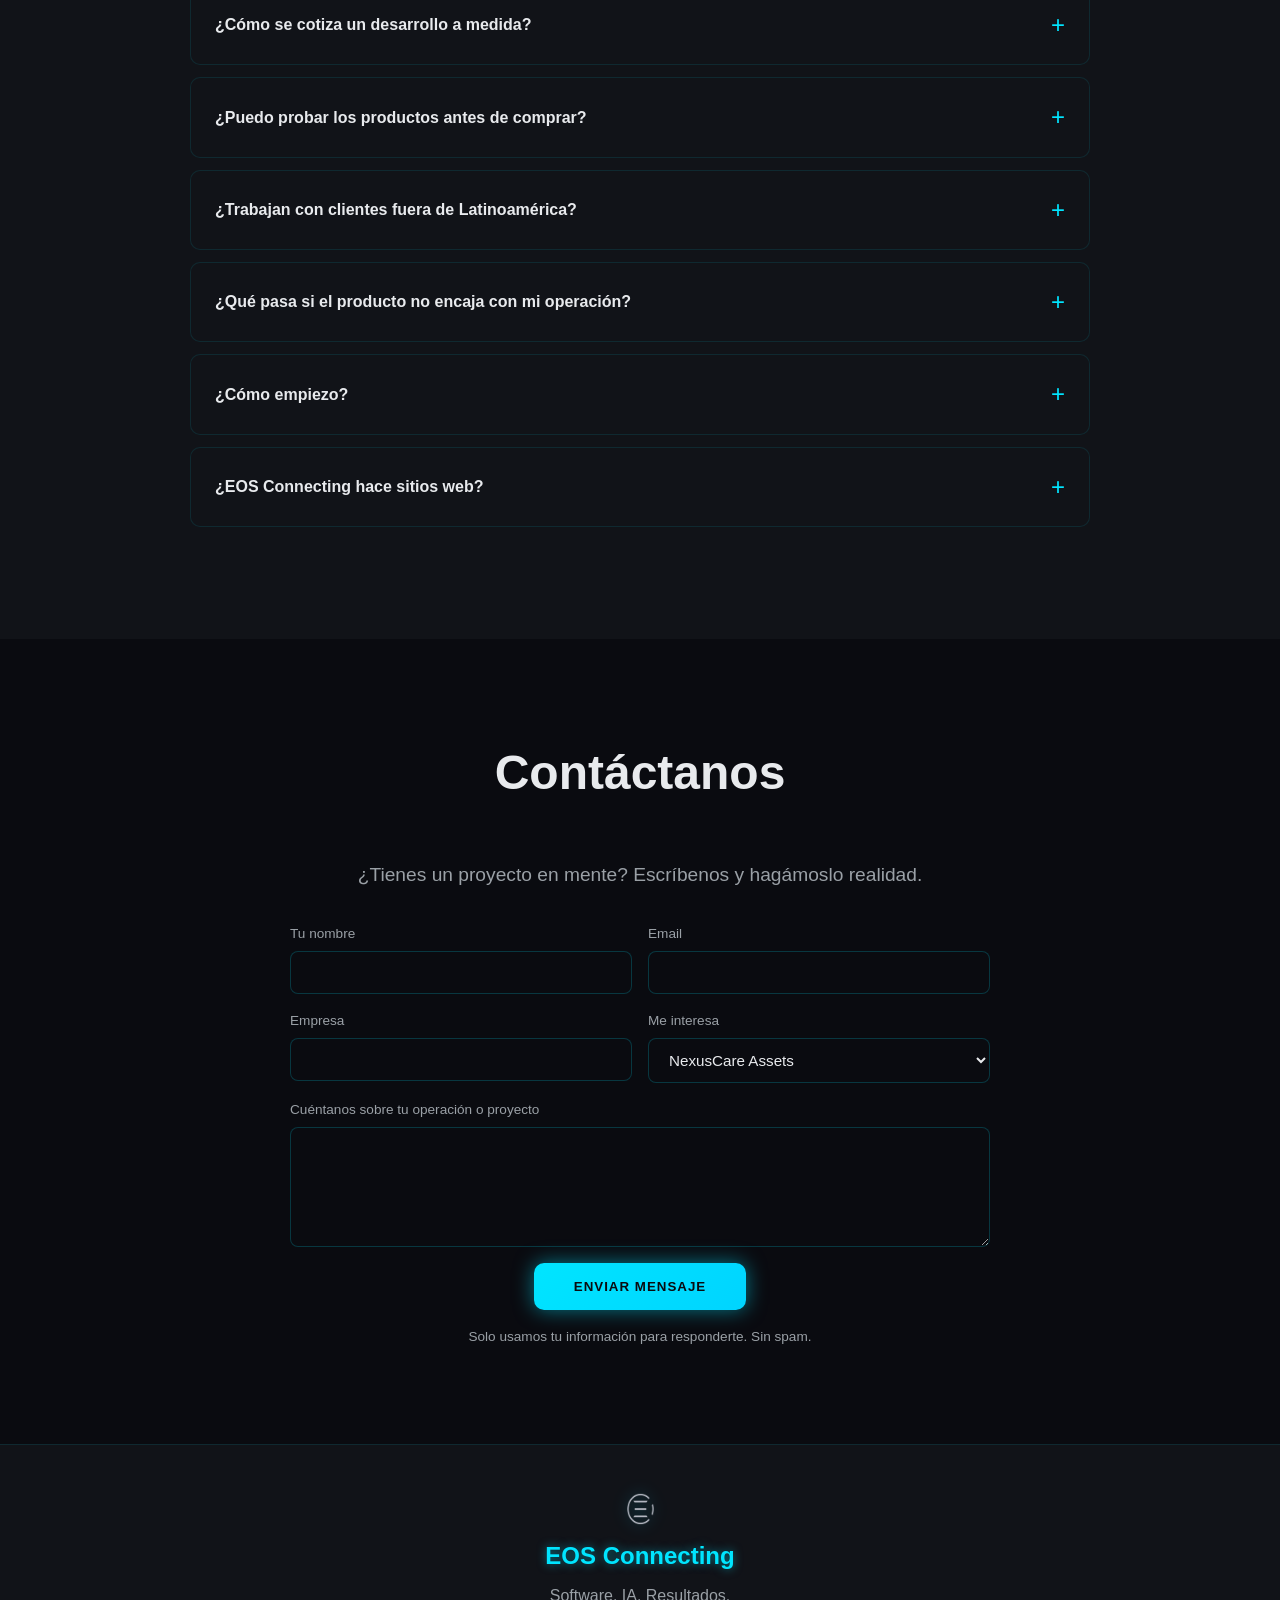
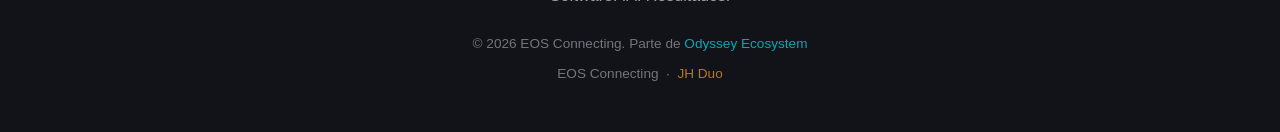
==== commit f41b6a60: "Agrega enlace a odecosys.com en footer" ====
--- a/index.html
+++ b/index.html
@@ -513,7 +513,7 @@
       <h3 data-i18n="footer.title">EOS Connecting</h3>
       <p data-i18n="footer.tagline">Software. IA. Resultados.</p>
       <p class="copyright">
-        © 2026 EOS Connecting. Parte del ecosistema EOS / JH Duo.
+        © 2026 EOS Connecting. Parte de <a href="https://odecosys.com" target="_blank" rel="noopener noreferrer" style="color:var(--cyan);text-decoration:none;">Odyssey Ecosystem</a>
       </p>
       <p class="copyright" style="margin-top:0.5rem;">
         <a href="/" style="color:inherit;text-decoration:none;">EOS Connecting</a>
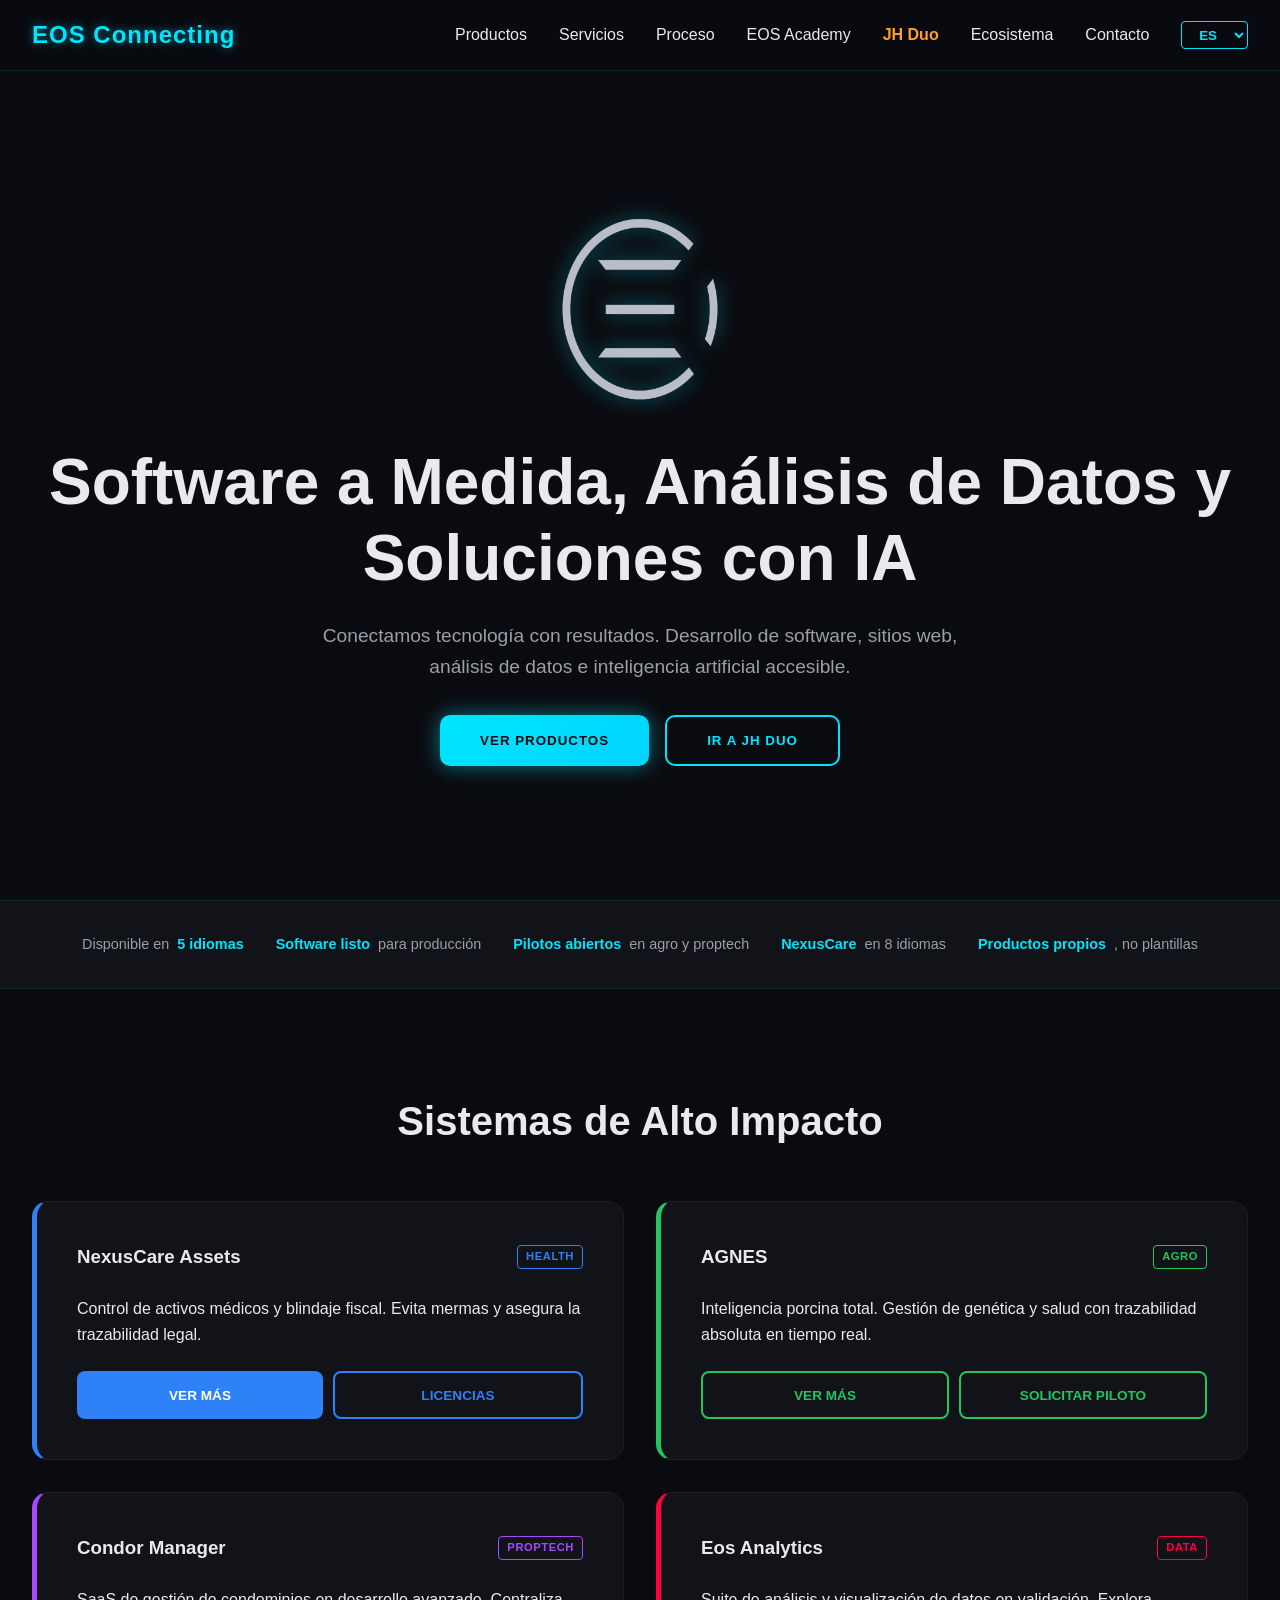
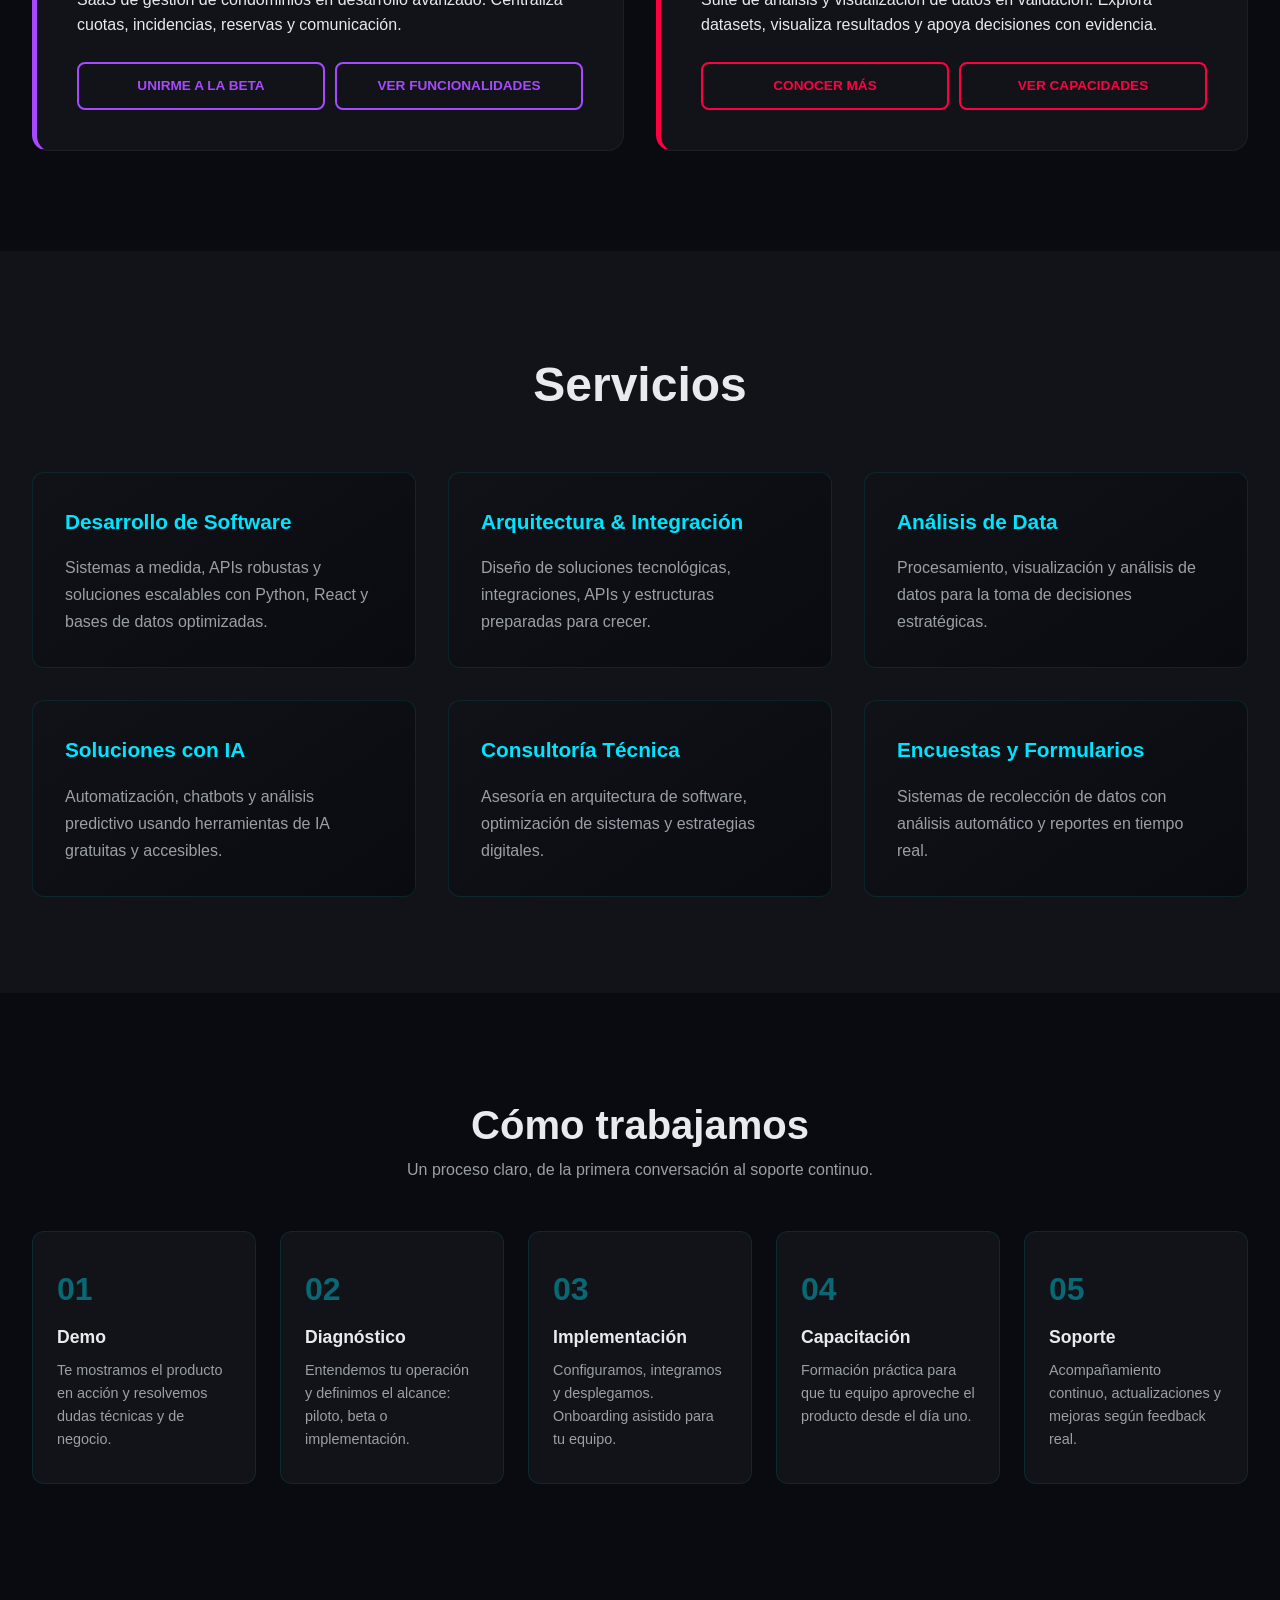
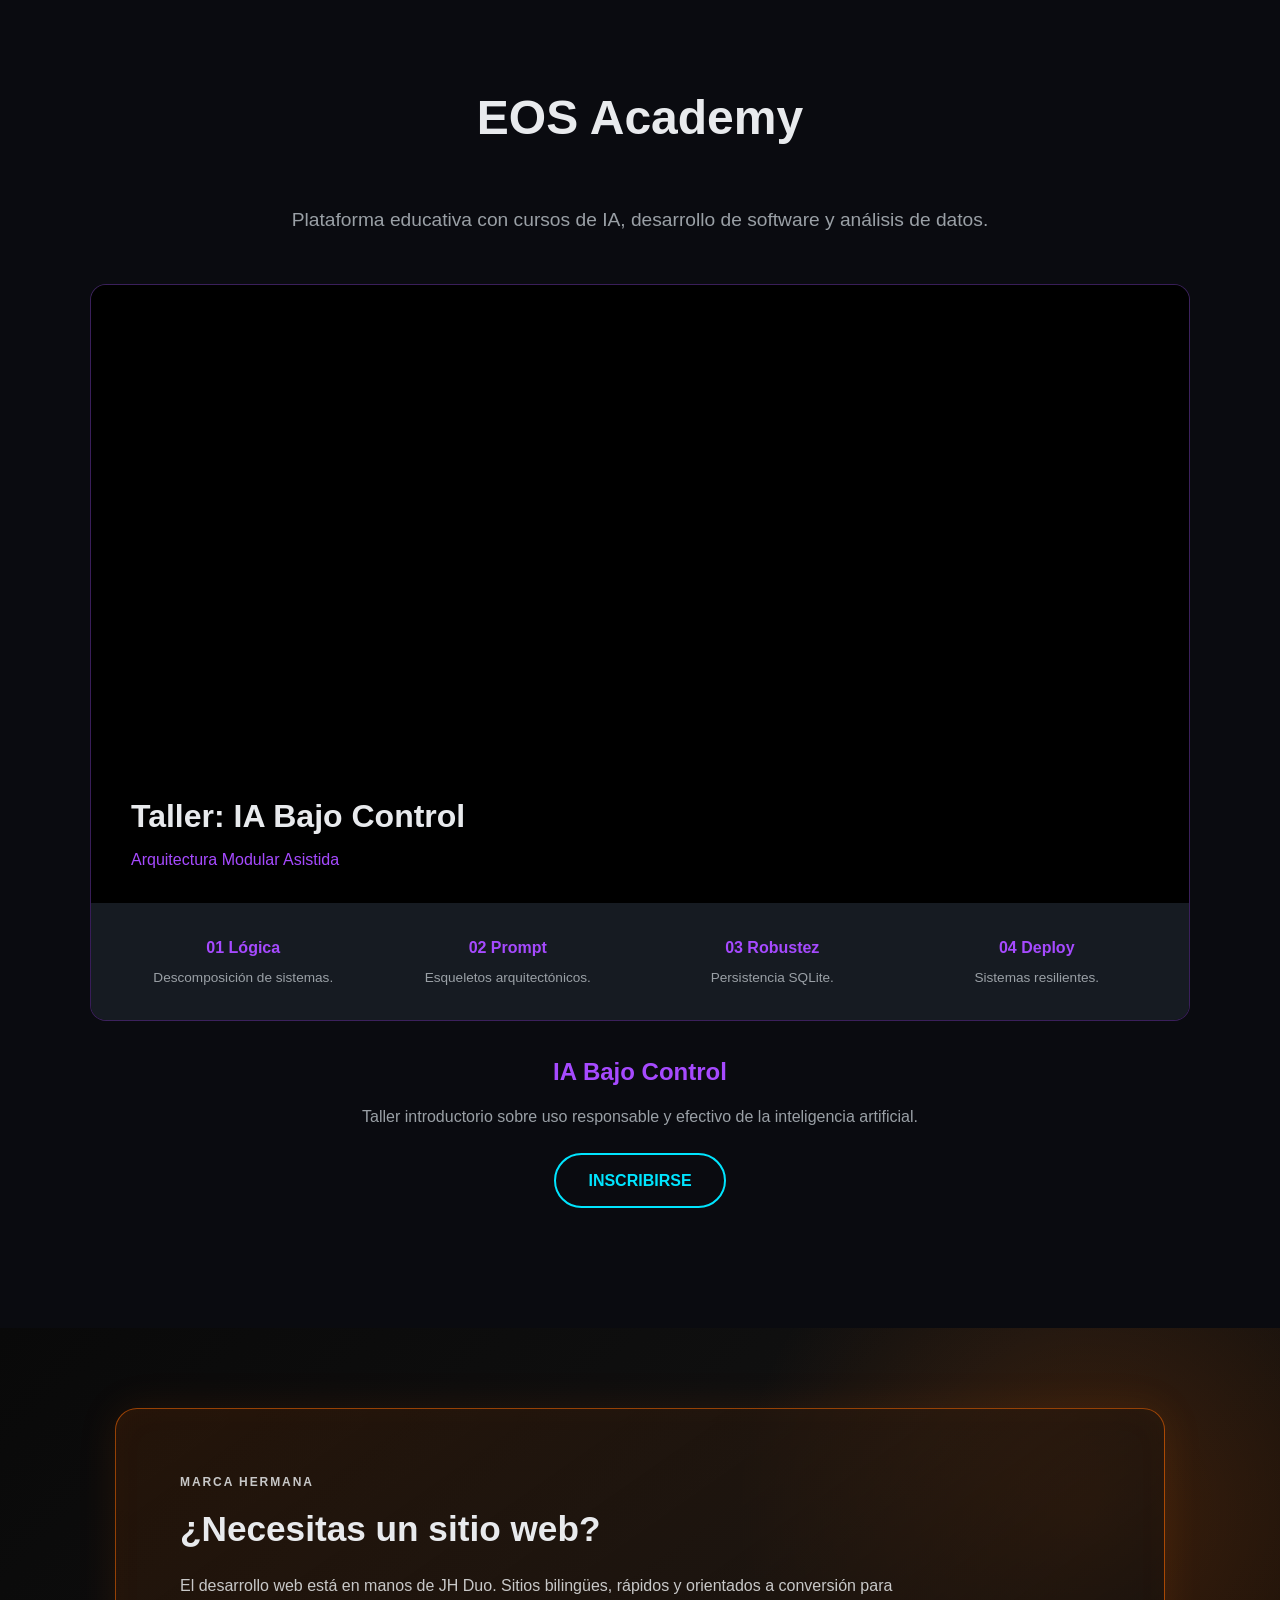
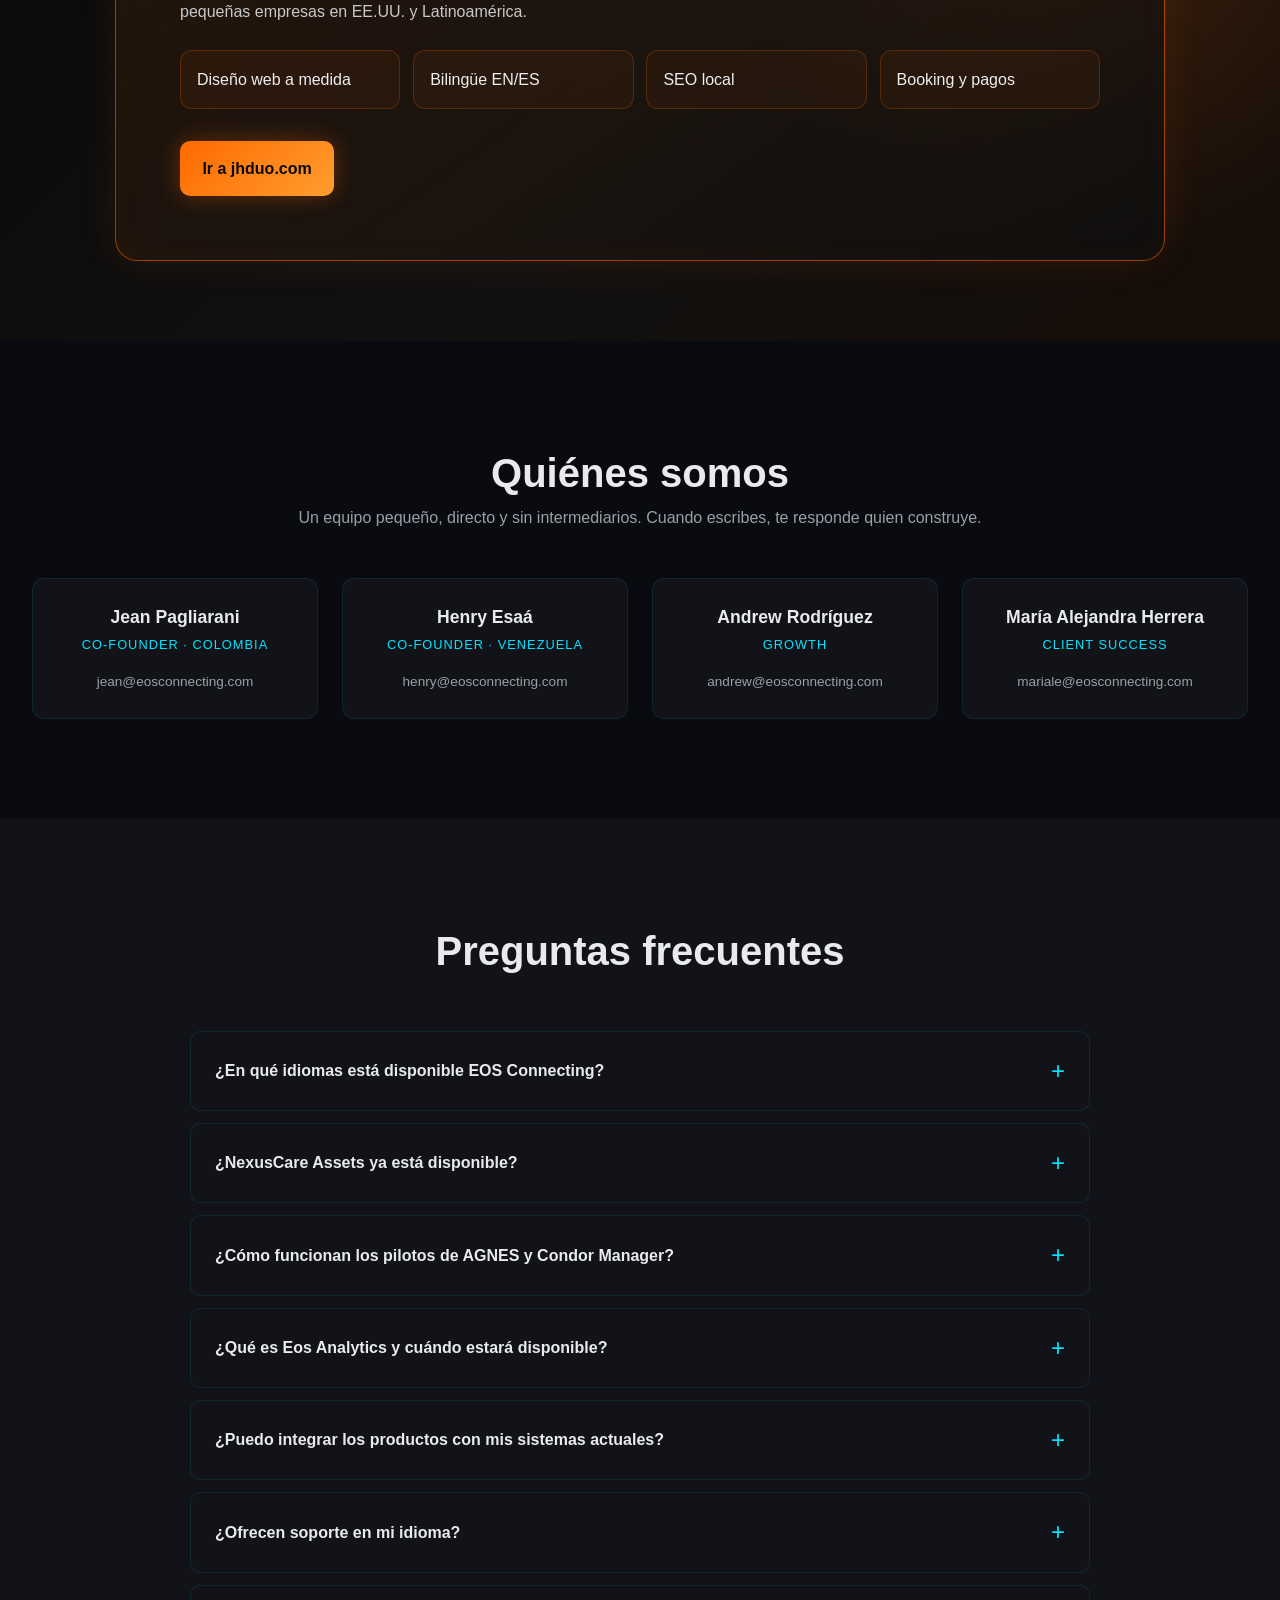
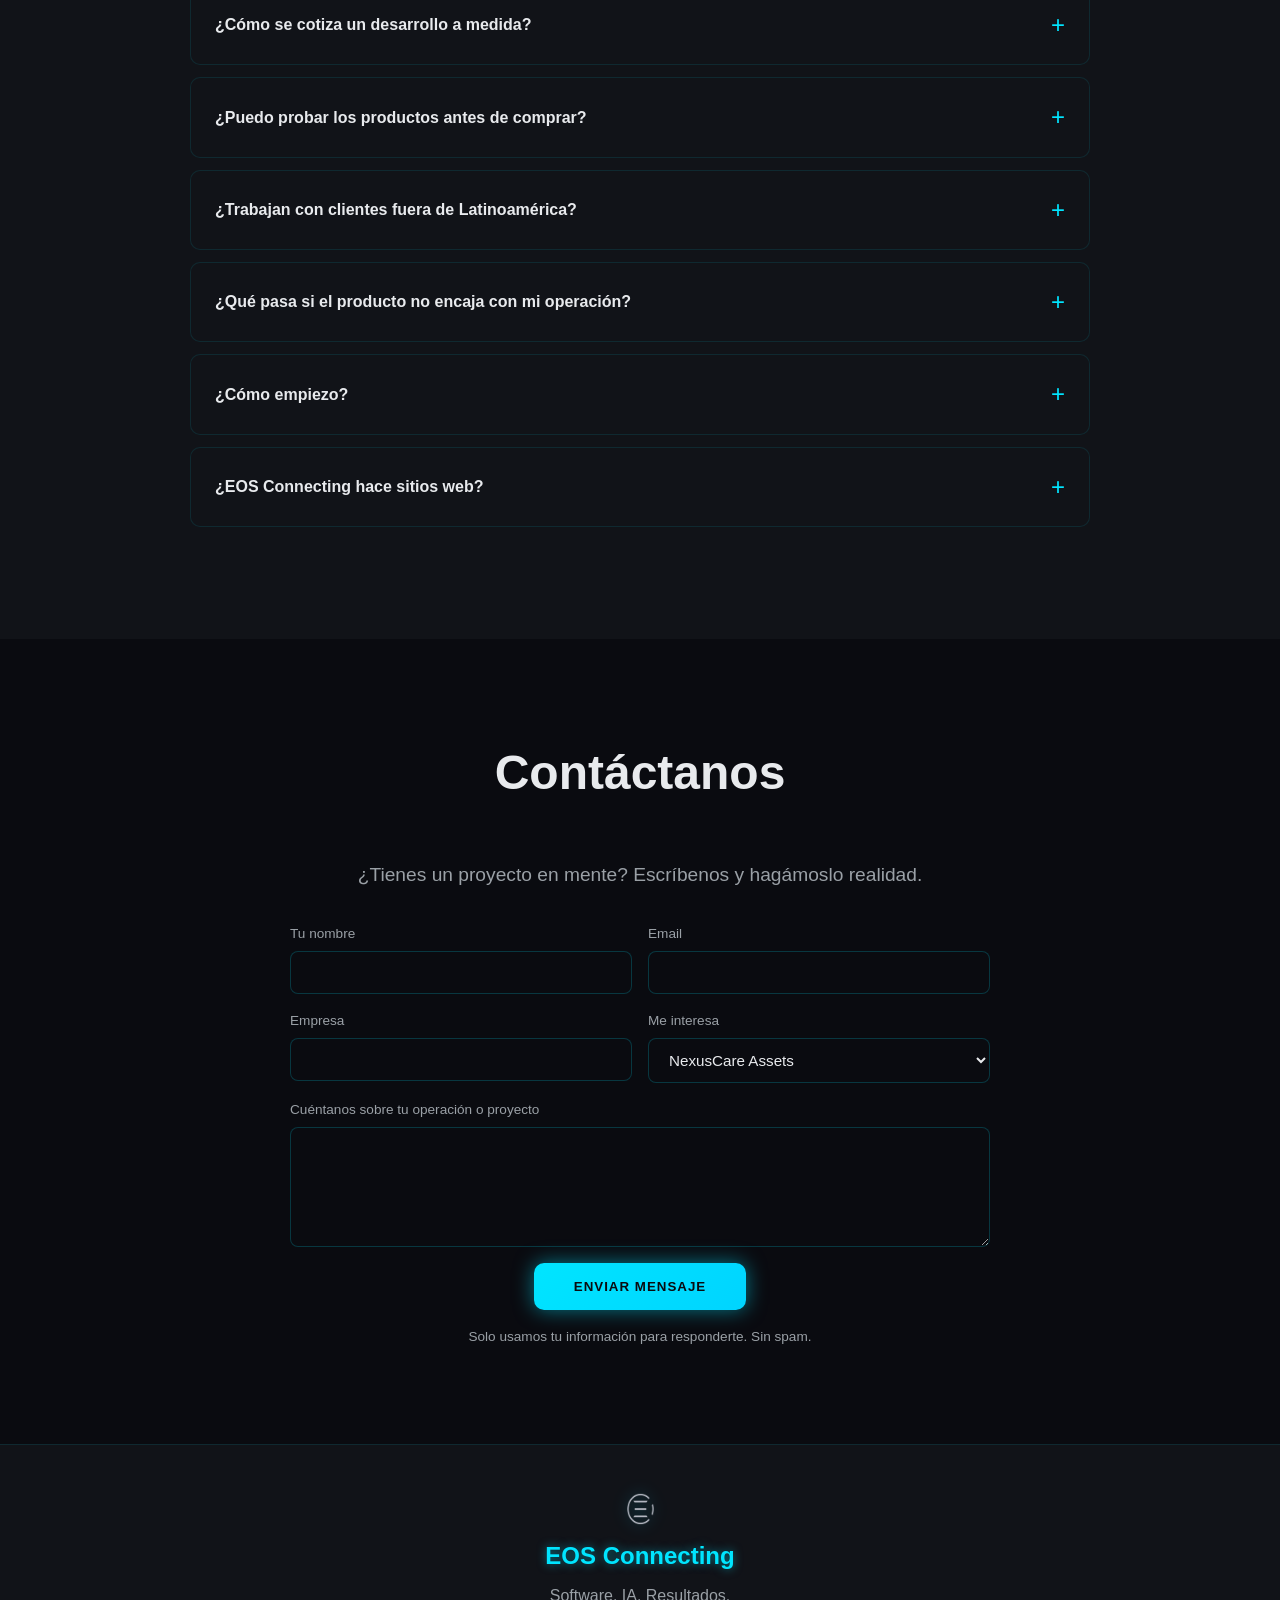
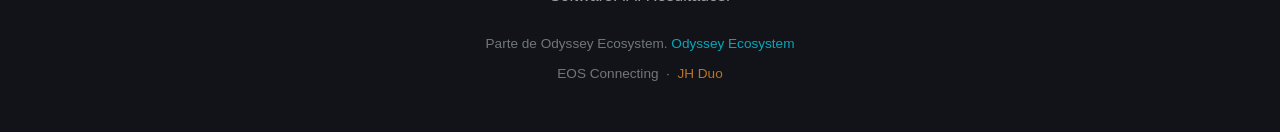
==== commit c51e4f79: "Footer: enlace a odecosys.com con texto traducible" ====
--- a/index.html
+++ b/index.html
@@ -513,7 +513,7 @@
       <h3 data-i18n="footer.title">EOS Connecting</h3>
       <p data-i18n="footer.tagline">Software. IA. Resultados.</p>
       <p class="copyright">
-        © 2026 EOS Connecting. Parte de <a href="https://odecosys.com" target="_blank" rel="noopener noreferrer" style="color:var(--cyan);text-decoration:none;">Odyssey Ecosystem</a>
+        <span data-i18n="footer.ecosystem">Parte de</span> <a href="https://odecosys.com" target="_blank" rel="noopener noreferrer" style="color:var(--cyan);text-decoration:none;">Odyssey Ecosystem</a>
       </p>
       <p class="copyright" style="margin-top:0.5rem;">
         <a href="/" style="color:inherit;text-decoration:none;">EOS Connecting</a>
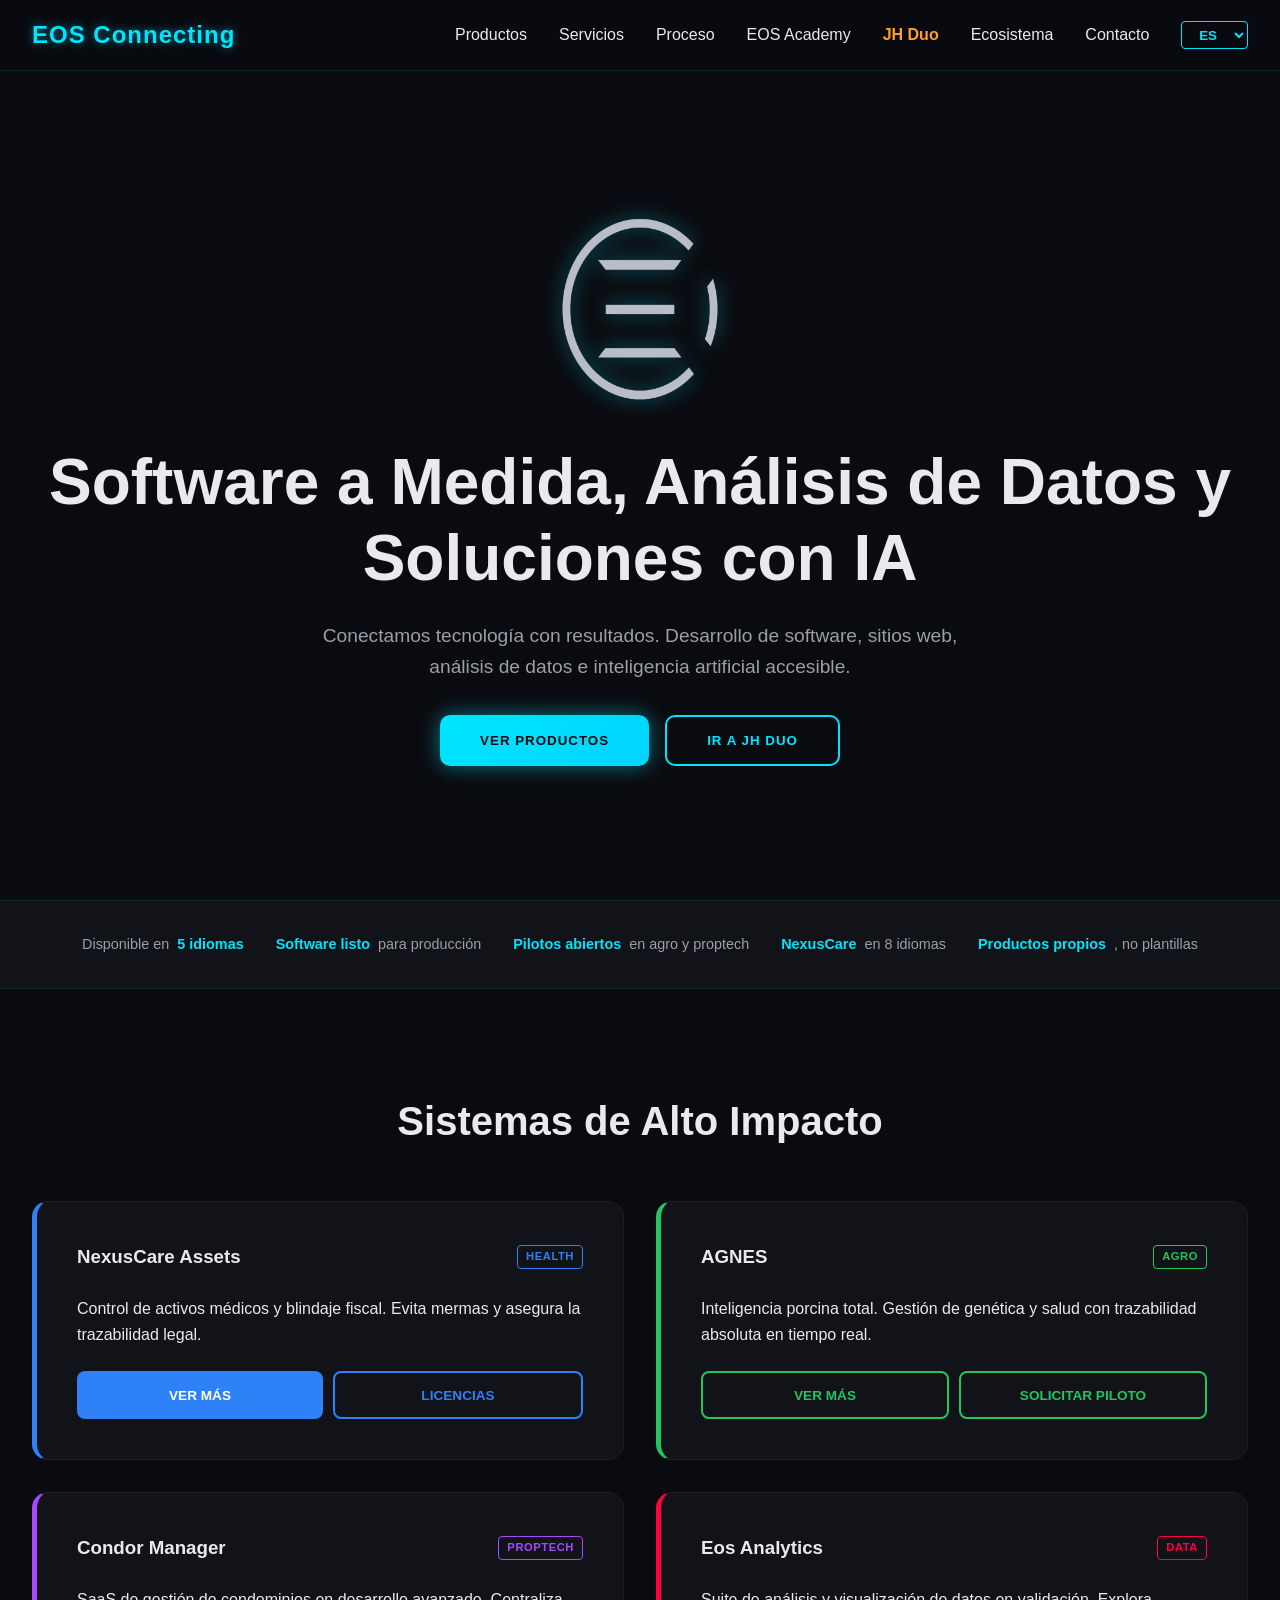
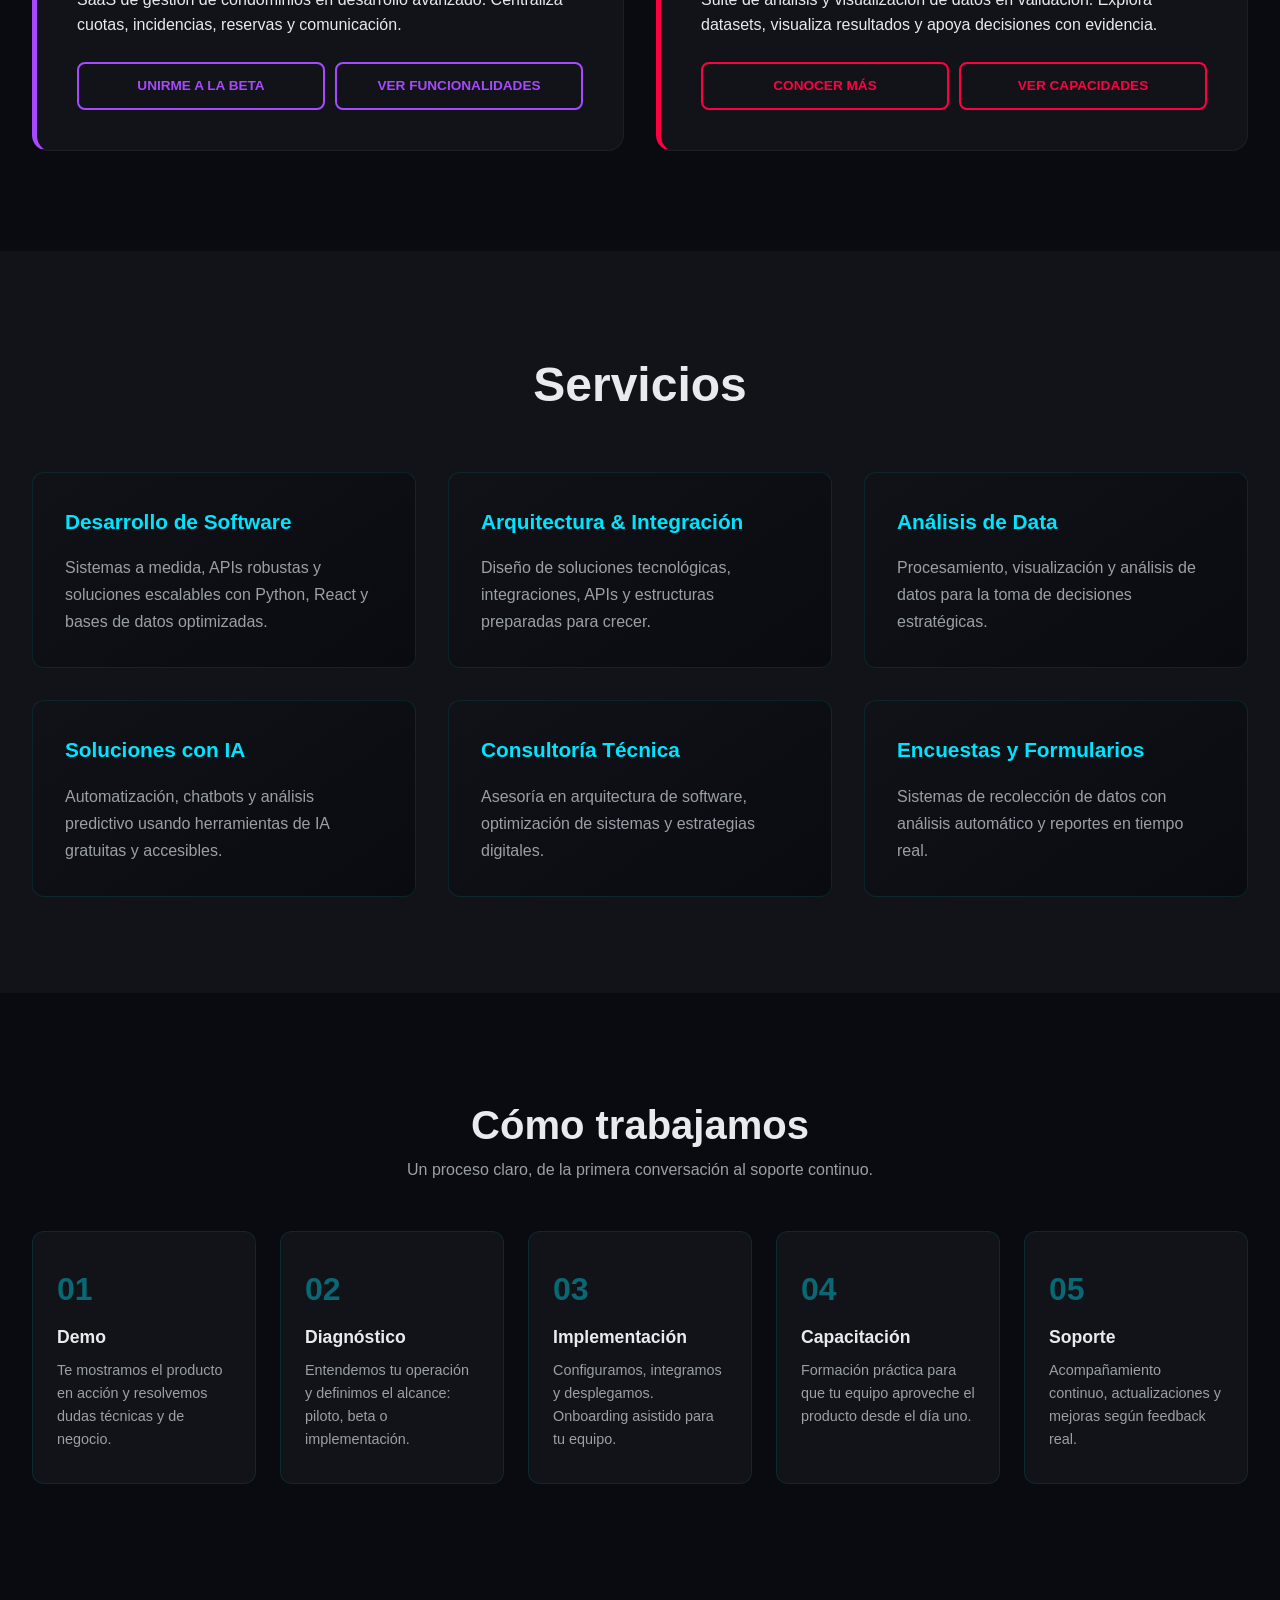
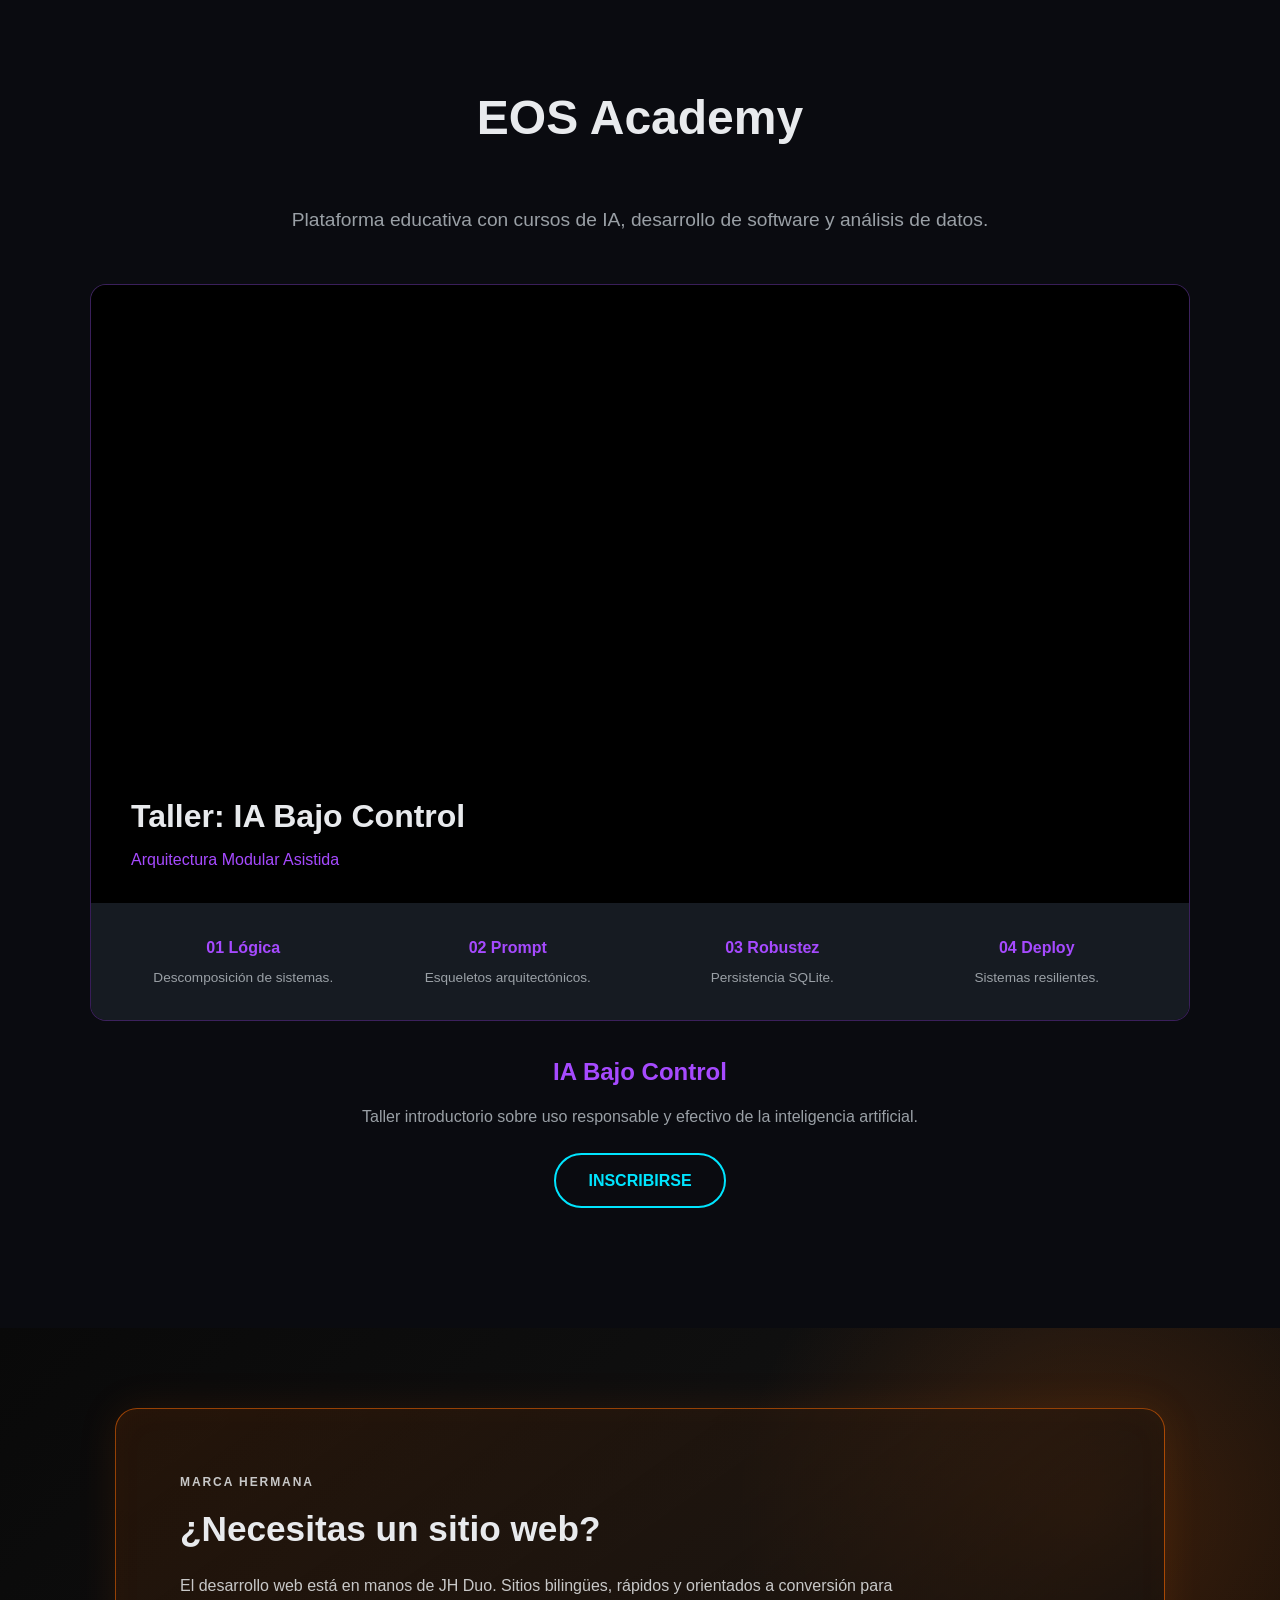
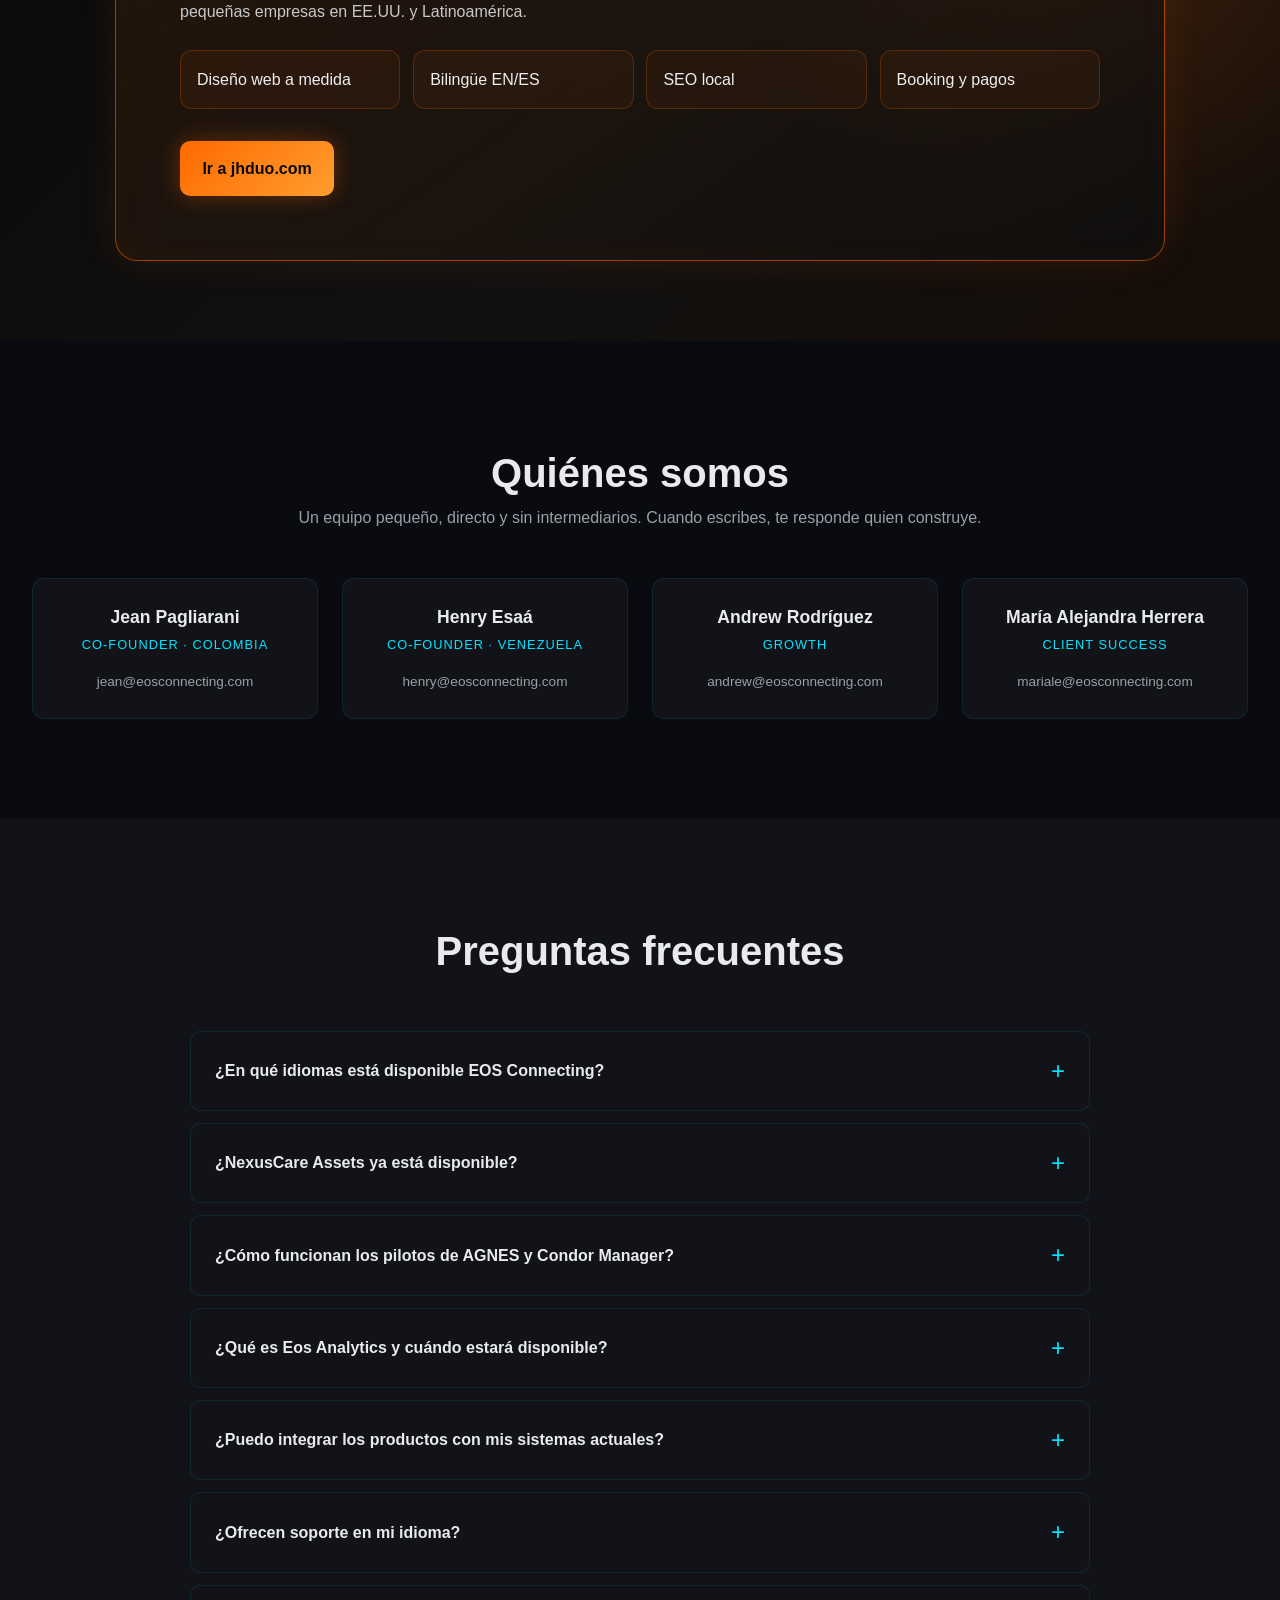
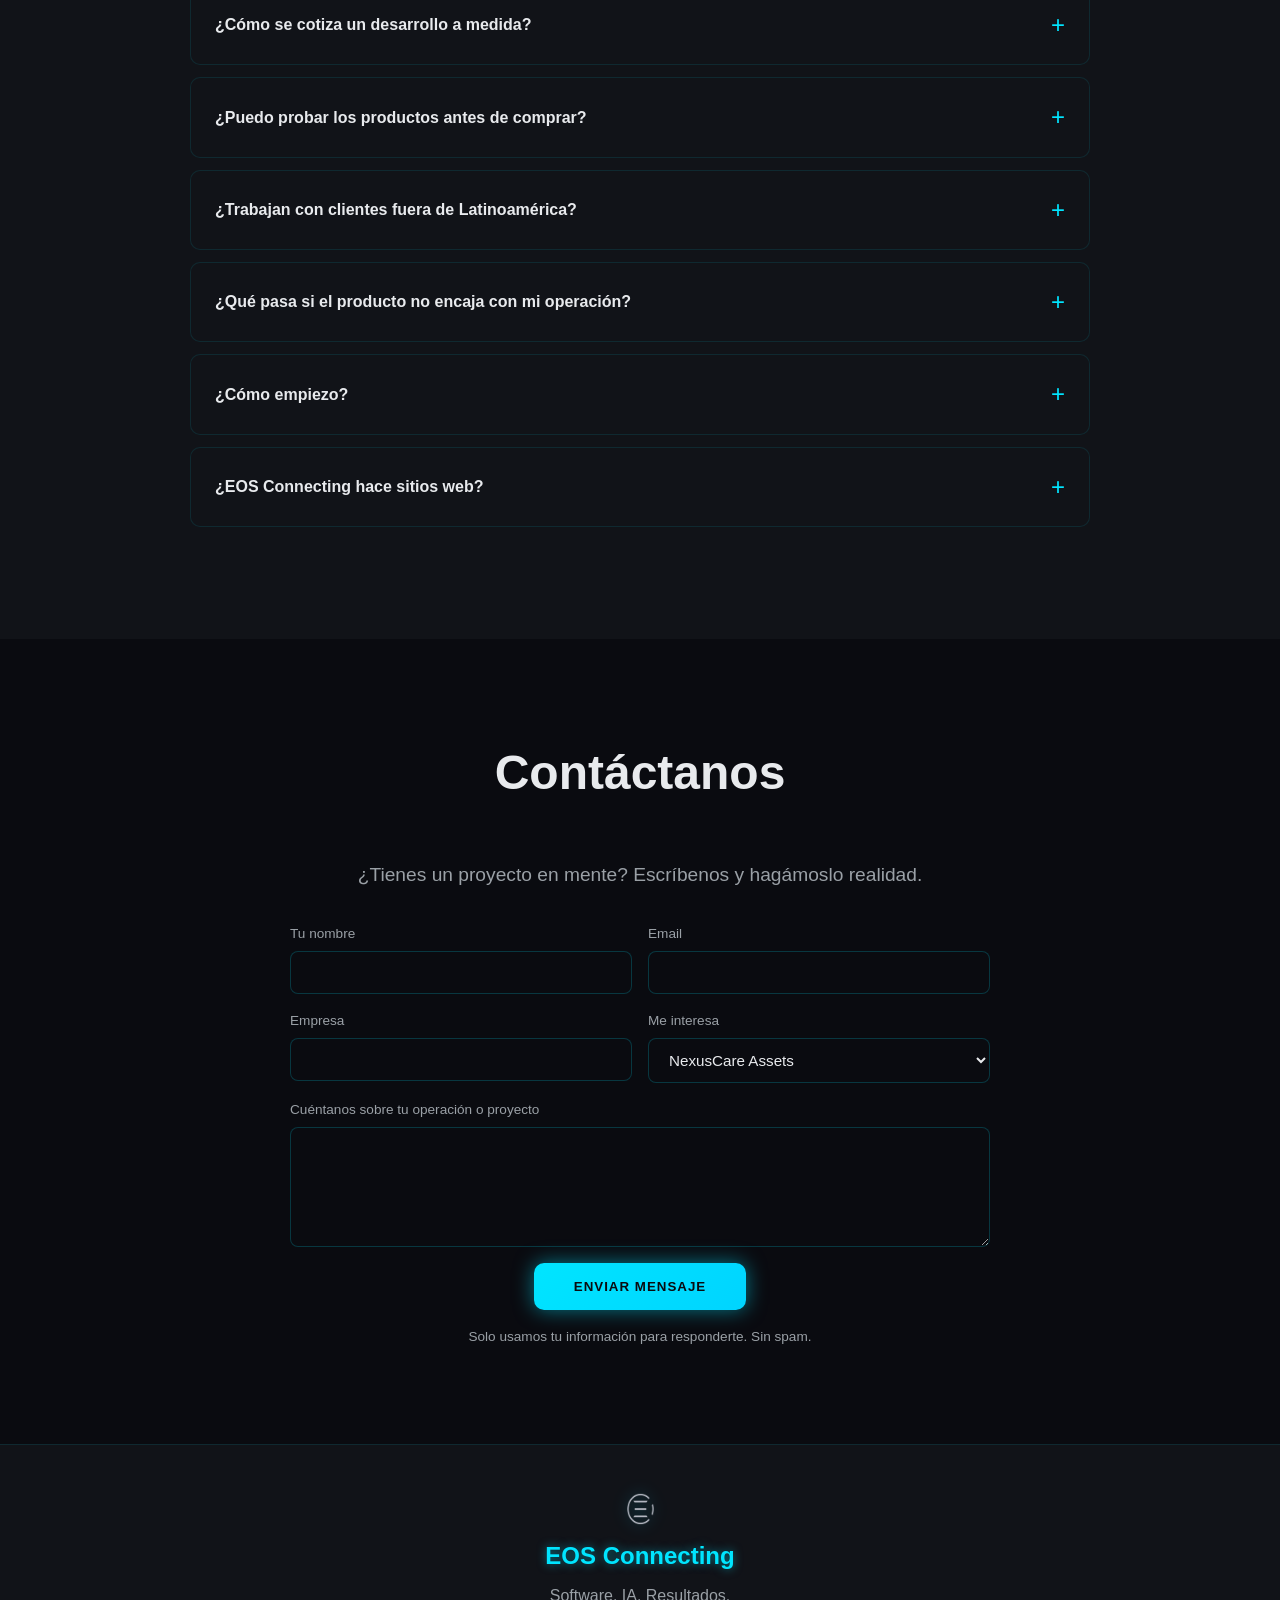
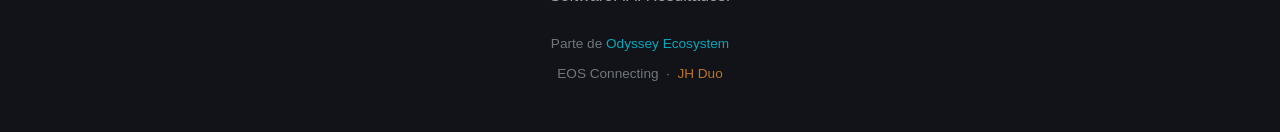
==== commit 2eb6f991: "Actualiza navbar: EOS Academy apunta a /pages/academy.html" ====
--- a/index.html
+++ b/index.html
@@ -110,15 +110,15 @@
   <!-- Navbar -->
   <nav class="navbar">
     <div class="container nav-content">
-      <a href="/" class="logo-nav">EOS Connecting</a>
+      <a href="/index.html#home" class="logo-nav">EOS Connecting</a>
       <ul class="nav-links" id="navLinks">
-        <li><a href="#products" class="nav-link" data-i18n="nav.products">Productos</a></li>
-        <li><a href="#services" class="nav-link" data-i18n="nav.services">Servicios</a></li>
-        <li><a href="#process" class="nav-link" data-i18n="nav.process">Proceso</a></li>
-        <li><a href="#academy" class="nav-link" data-i18n="nav.academy">EOS Academy</a></li>
-        <li><a href="#jhduo" class="nav-link nav-link--jhduo" data-i18n="nav.jhduo">JH Duo</a></li>
+        <li><a href="/index.html#products" class="nav-link" data-i18n="nav.products">Productos</a></li>
+        <li><a href="/index.html#services" class="nav-link" data-i18n="nav.services">Servicios</a></li>
+        <li><a href="/index.html#process" class="nav-link" data-i18n="nav.process">Proceso</a></li>
+        <li><a href="/pages/academy.html" class="nav-link" data-i18n="nav.academy">EOS Academy</a></li>
+        <li><a href="/index.html#jhduo" class="nav-link nav-link--jhduo" data-i18n="nav.jhduo">JH Duo</a></li>
         <li><a href="/pages/odyssey.html" class="nav-link" data-i18n="nav.ecosystem">Ecosistema</a></li>
-        <li><a href="#contact" class="nav-link" data-i18n="nav.contact">Contacto</a></li>
+        <li><a href="/index.html#contact" class="nav-link" data-i18n="nav.contact">Contacto</a></li>
         <li>
           <select class="lang-select" id="langSelect">
             <option value="es">ES</option>
